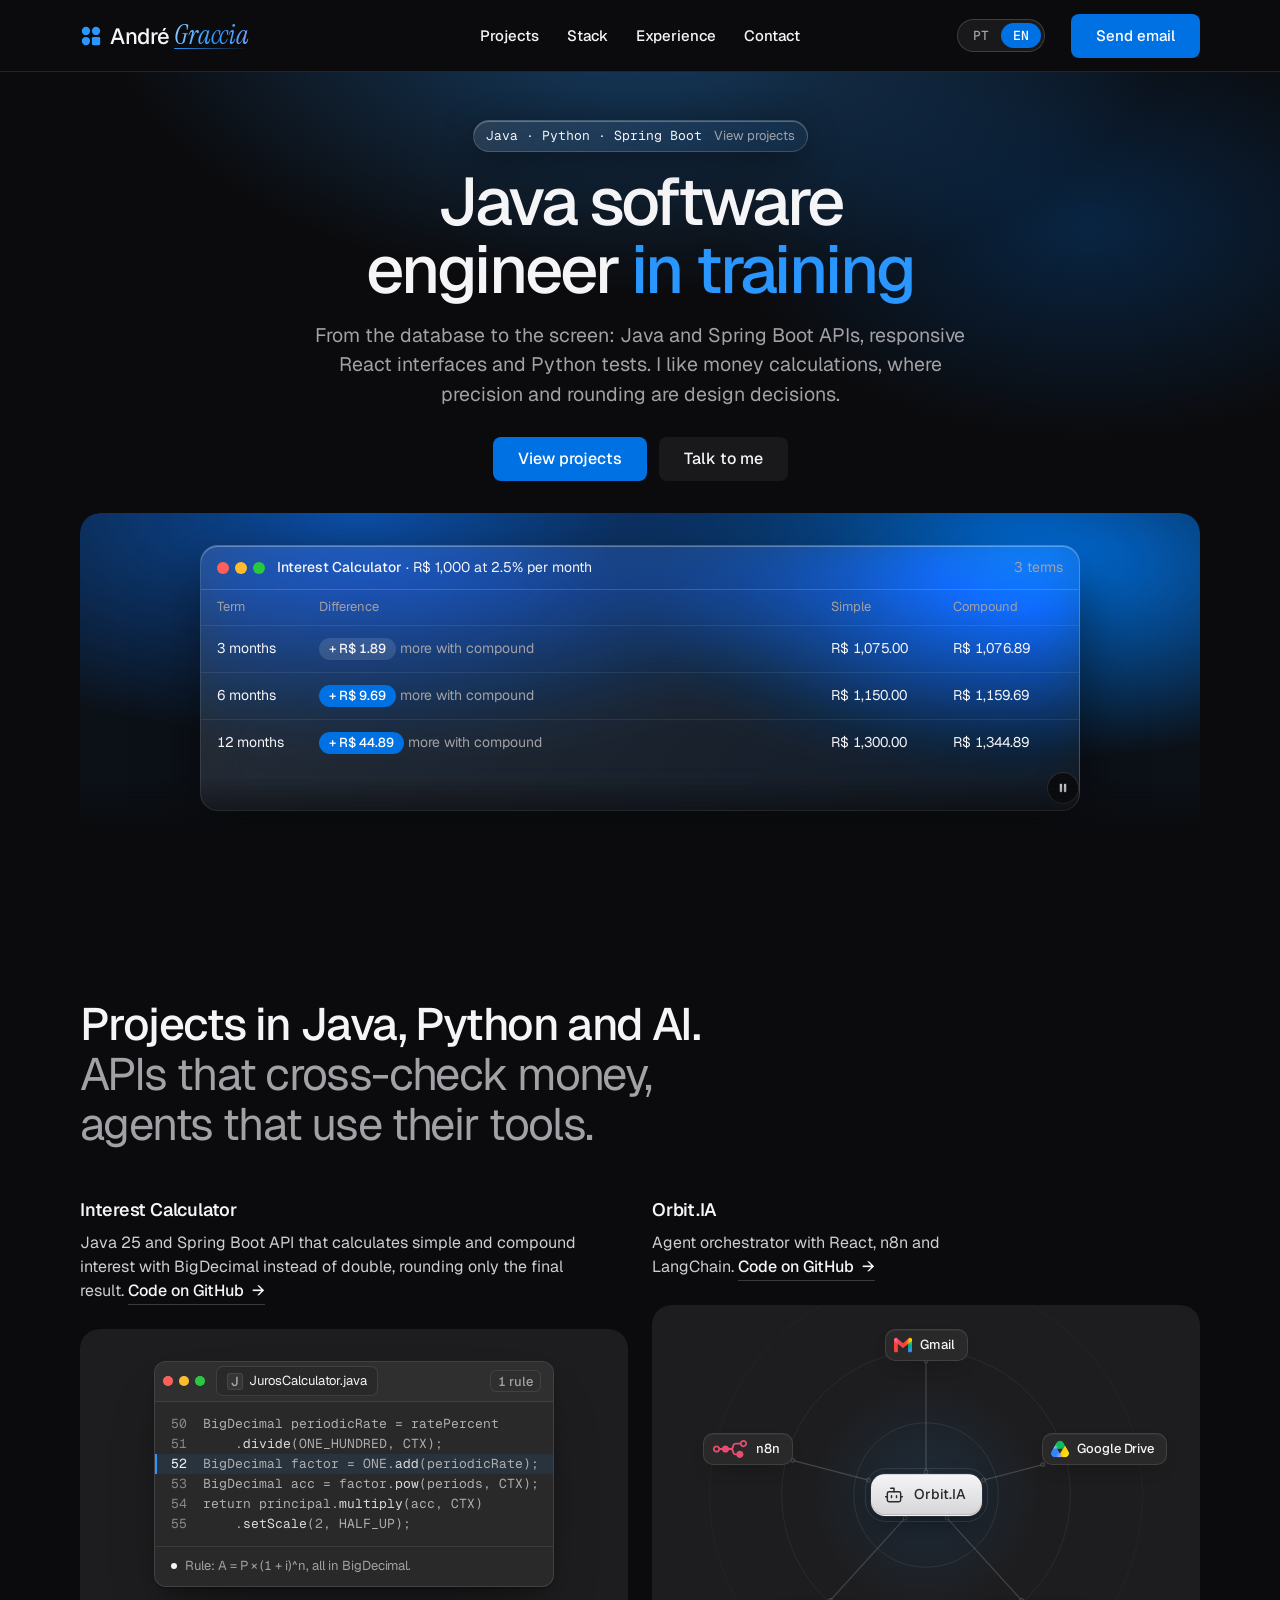
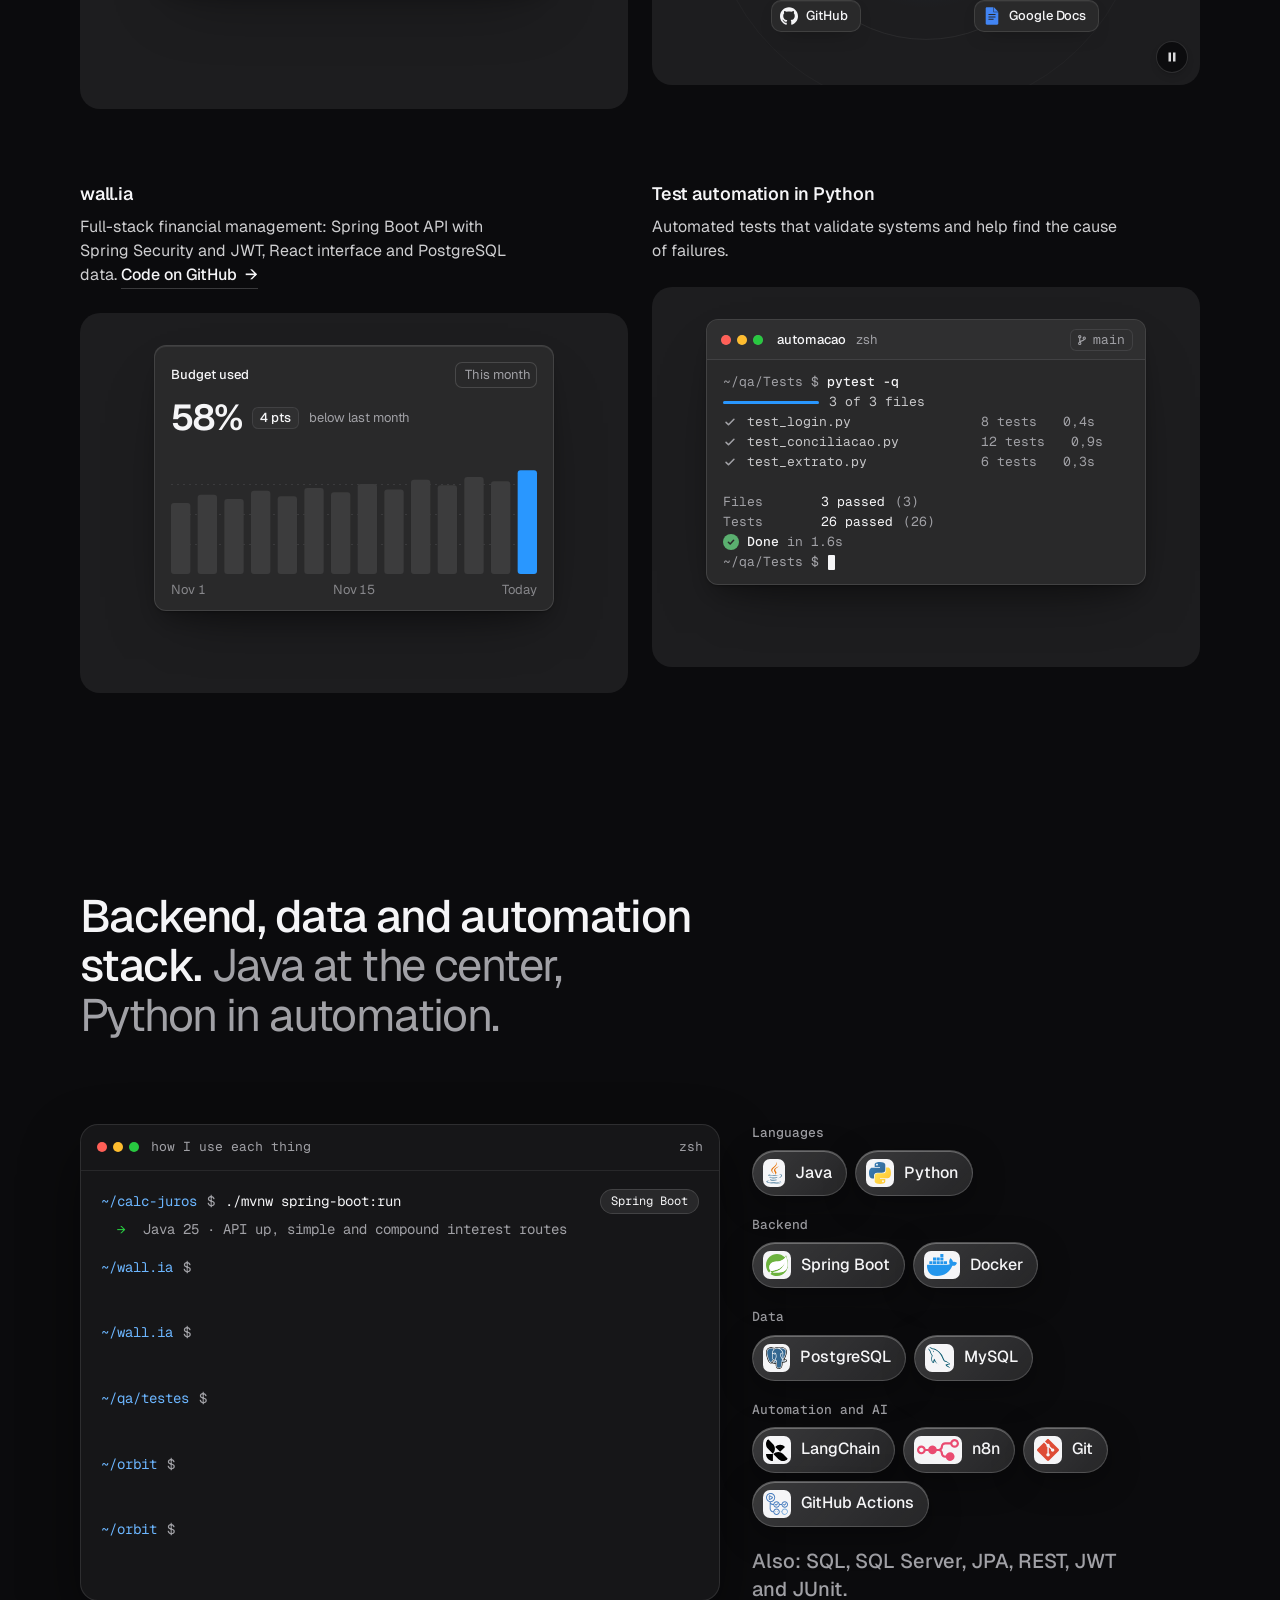
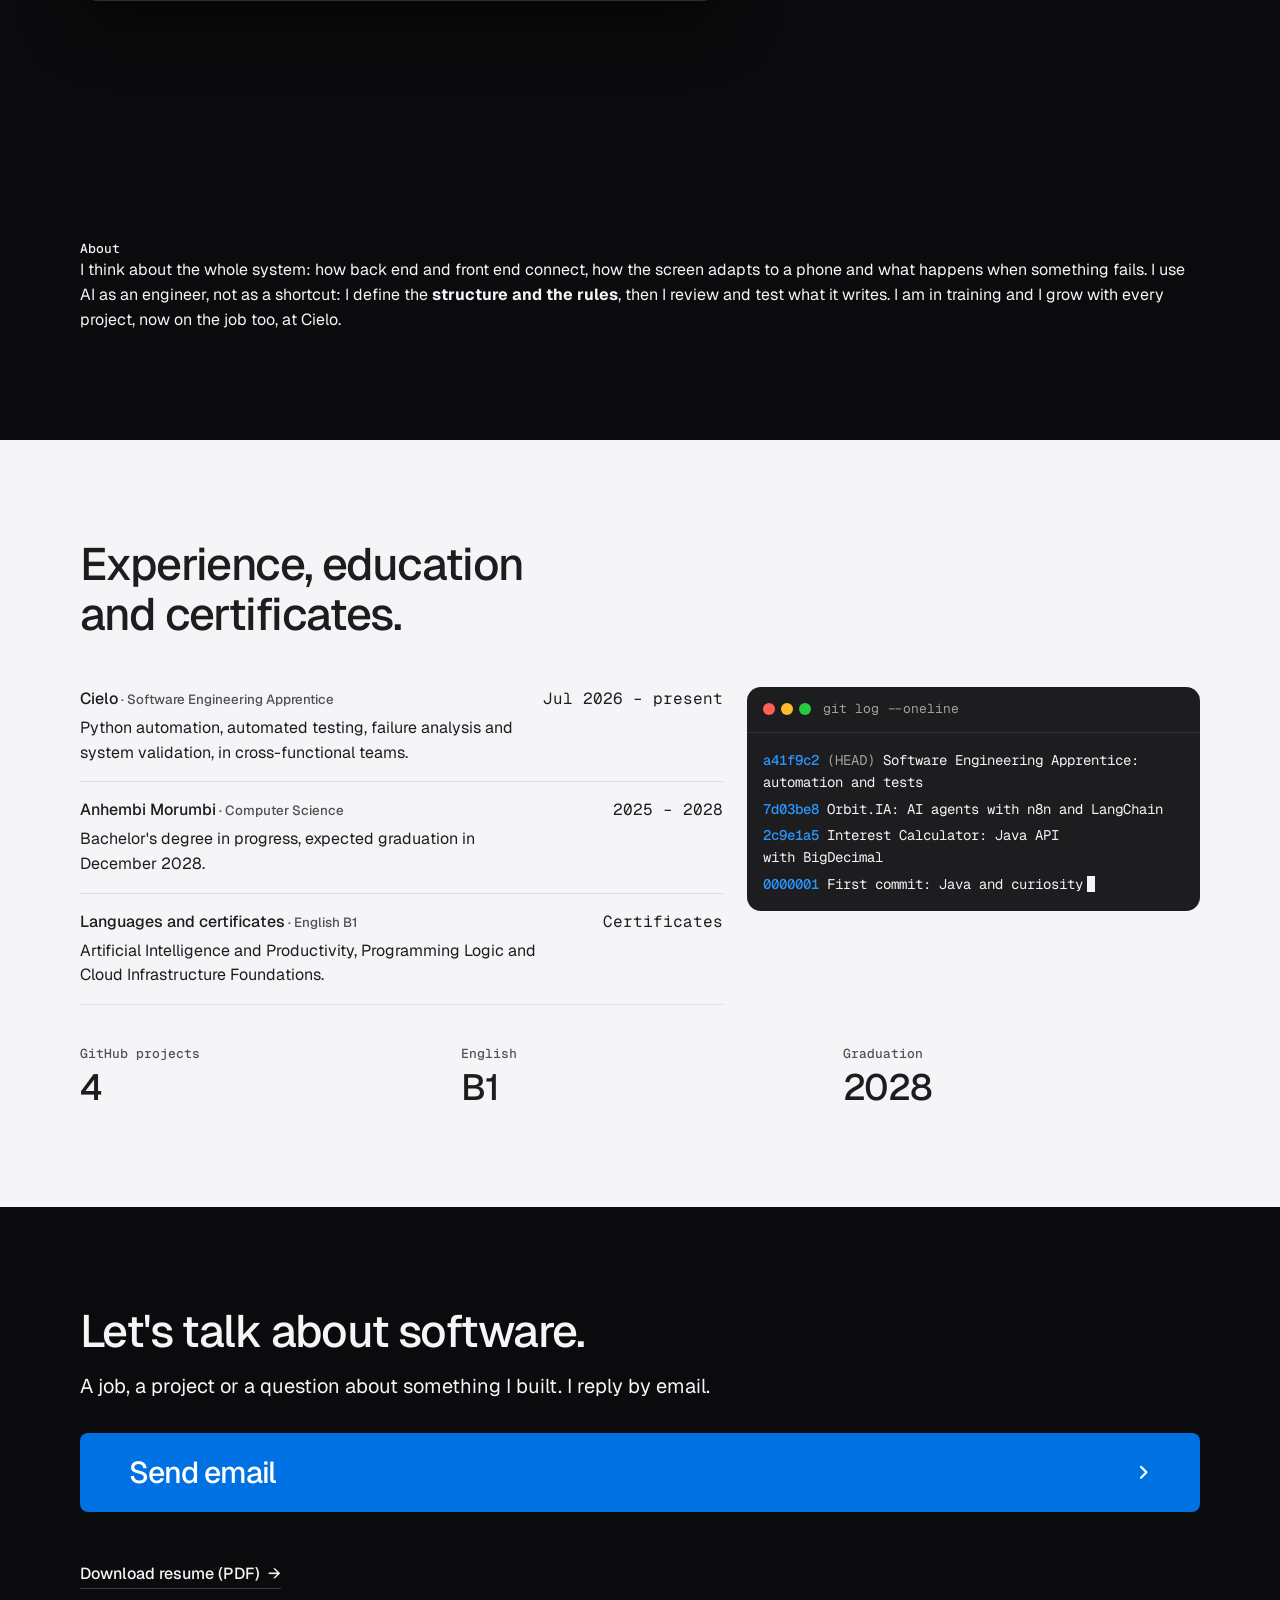
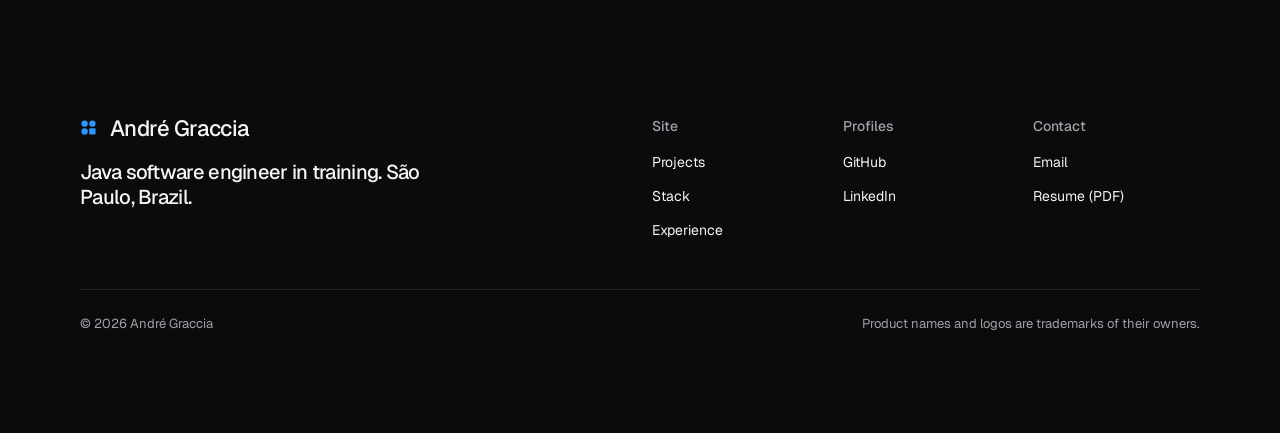
==== index.html @ 317a6e50 "perf(site): minifica bundles de CSS e carrega Google Fonts sem bloquear a renderização Co-Authored-B" ====
<!doctype html>
<!-- type: software. deal: hero centred (janela com a Calculadora de Juros), nav centre, close type, footer columns, rhythm dark-band->surface (tokens Apple, apple.md), buttons tonal, mark dots.
     moments: word-highlight (statement). palette: Apple (client's own via start.mjs brand), type: Geist.
     Os dados dentro das janelas (vendas, testes, orçamento) são exemplos ilustrativos de interface, não números reais. -->
<html lang="pt-BR" data-type="software" data-radius="soft" data-buttons="tonal" data-motion>
<head>
<meta charset="utf-8">
<meta name="viewport" content="width=device-width, initial-scale=1, viewport-fit=cover">
<title>André Graccia: engenheiro de software Java em formação</title>
<meta name="description" content="Engenheiro de software Java em formação, full stack. APIs em Java e Spring Boot, interfaces responsivas em React, testes em Python e agentes de IA. Projetos no GitHub.">
<meta property="og:type" content="website">
<meta property="og:title" content="André Graccia: engenheiro de software Java em formação">
<meta property="og:description" content="APIs em Java e Spring Boot, interfaces em React, testes em Python e agentes de IA.">
<meta name="twitter:card" content="summary">
<link rel="icon" href="favicon.svg" type="image/svg+xml">
<meta name="theme-color" content="#0b0b0d">
<meta name="site-kind" content="software">
<meta name="page-type" content="software">
<link rel="preconnect" href="https://fonts.googleapis.com">
<link rel="preconnect" href="https://fonts.gstatic.com" crossorigin>
<link rel="stylesheet" href="https://fonts.googleapis.com/css2?family=Geist:wght@400..700&family=Geist+Mono:wght@400..500&family=Instrument+Serif:ital@1&display=swap" media="print" onload="this.media='all'"><noscript><link rel="stylesheet" href="https://fonts.googleapis.com/css2?family=Geist:wght@400..700&family=Geist+Mono:wght@400..500&family=Instrument+Serif:ital@1&display=swap"></noscript>
<link rel="stylesheet" href="assets/bundle-a.css">

<style>
:root {
  --p-bg: #0b0b0d; --p-surface: #1d1d1f; --p-ink: #f5f5f7; --p-muted: #a1a1a6;
  --p-accent: #2997ff; --p-accent-ink: #000000; --p-action: #0071e3; --p-action-ink: #ffffff;
  --p-inv-bg: #f5f5f7; --p-inv-surface: #ffffff; --p-inv-ink: #1d1d1f; --p-inv-muted: #515154;
  --p-inv-accent: #0066cc; --p-inv-accent-ink: #ffffff; --p-inv-action: #0066cc; --p-inv-action-ink: #ffffff;
  --font-display: "Geist", system-ui, sans-serif;
  --font-text: "Geist", system-ui, sans-serif;
  --font-mono: "Geist Mono", ui-monospace, "SFMono-Regular", Menlo, Consolas, monospace;
  --display-weight: 500;
  --display-tracking: -0.035em;
  --display-tracking-xl: -0.045em;
}
</style>
<link rel="stylesheet" href="assets/bundle-b.css">

<script>document.documentElement.classList.add('m-enter');setTimeout(()=>document.documentElement.classList.add('m-enter-done'),700)</script>
<script src="assets/backgrounds/backgrounds.js"></script>
<script>document.documentElement.classList.add('mo-js');setTimeout(()=>document.documentElement.classList.add('mo-safe'),2500)</script>
<link rel="modulepreload" href="assets/moments/moments.js">
<link rel="modulepreload" href="assets/moments/lib.js">
<link rel="modulepreload" href="assets/moments/word-highlight/moment.js">
<link rel="modulepreload" href="assets/moments/line-carries-colour/moment.js">
<style>
/* liquid glass: vidro fosco translúcido sobre o brilho azul; só no herói, na janela do git log, nas pílulas e nos chips */
:root { --glass-bg: linear-gradient(135deg, rgb(255 255 255 / .12), rgb(255 255 255 / .04)); --glass-line: rgb(255 255 255 / .16); }
.glass, .pill, .chips li { background: var(--glass-bg); backdrop-filter: blur(22px) saturate(180%); -webkit-backdrop-filter: blur(22px) saturate(180%); border: 1px solid var(--glass-line); box-shadow: inset 0 1px 0 rgb(255 255 255 / .28), 0 8px 32px rgb(0 0 0 / .35); }
body { background: var(--p-bg); }
.hero { position: relative; isolation: isolate; }
.hero::before { content: ""; position: absolute; inset: 0 0 auto 0; height: 760px; z-index: -1; pointer-events: none;
  background: radial-gradient(60% 55% at 50% 0%, rgb(41 151 255 / .38), transparent 70%), radial-gradient(40% 40% at 85% 30%, rgb(0 113 227 / .25), transparent 70%); }
.hero .hero__window { --ground-bg: radial-gradient(70% 100% at 25% 0%, #0b4fa8 0, transparent 70%), radial-gradient(55% 90% at 85% 15%, #0071e3 0, transparent 68%), #0c1118; }
/* a janela do hero: a Calculadora de Juros comparando juros simples e compostos */
.hero__window { background: var(--p-surface); }
.cw { color: var(--p-ink); border-radius: 18px; font: 400 14px/1.4 var(--font-text); overflow: hidden; background: var(--glass-bg); backdrop-filter: blur(26px) saturate(180%); -webkit-backdrop-filter: blur(26px) saturate(180%); border: 1px solid var(--glass-line); box-shadow: inset 0 1px 0 rgb(255 255 255 / .3), 0 24px 60px rgb(0 0 0 / .5); }
.cw__bar { display: flex; align-items: center; gap: 12px; padding: 12px 16px; border-bottom: 1px solid var(--glass-line); }
.cw__dots { display: flex; gap: 6px; } .cw__dots i { width: 10px; height: 10px; border-radius: 50%; background: rgb(255 255 255 / .28); }
.cw__bar b { font-weight: 500; } .cw__bar span:last-child { margin-left: auto; color: var(--p-muted); }
.cw__row { display: grid; grid-template-columns: 90px 1fr 110px 110px; gap: 12px; align-items: center; padding: 12px 16px; border-bottom: 1px solid rgb(255 255 255 / .08); font-variant-numeric: tabular-nums; }
.cw__row:last-child { border-bottom: 0; }
.cw__row.is-head { color: var(--p-muted); font-size: 13px; padding-block: 8px; }
.cw__tag { display: inline-flex; width: fit-content; padding: 2px 10px; border-radius: 99px; font-size: 13px; font-weight: 500; background: rgb(255 255 255 / .12); color: var(--p-ink); }
.cw__tag.is-bad { background: #0071e3; color: #fff; }
.cw__why { color: var(--p-muted); }
@media (max-width: 639px) { .cw__row { grid-template-columns: 1fr auto; } .cw__row > :nth-child(3), .cw__row > :nth-child(4) { display: none; } .cw__bar span:last-child { display: none; } }
/* tipografia: Geist (títulos e texto, 500/400), Geist Mono (rótulos, datas, código). Destaque: uma palavra em azul no h1 e o resto do h2 em cinza */
.hl { font-style: normal; color: var(--p-accent); }
.t-label, .rows__value, .pill > span:first-child, .gl, .ui-code__pre, .ui-term__screen { font-family: var(--font-mono); letter-spacing: 0; }
.t-label { text-transform: none; font-size: 13px; }
.section-head h2 .muted { font-weight: 400; }
.stack-lists p:not(.t-label) { font-weight: 500; }
.chips { display: flex; flex-wrap: wrap; gap: 8px; margin: 8px 0 0; padding: 0; list-style: none; }
.chips li { display: inline-flex; align-items: center; gap: 10px; padding: 8px 14px 8px 10px; border-radius: 99px; background: var(--p-surface); font-weight: 500; font-size: 16px; transition: transform .15s; }
.chips li:hover { transform: translateY(-2px); }
.chips .ic { height: 24px; width: auto; }
.facts { display: grid; grid-template-columns: repeat(3, 1fr); gap: 24px; margin: 48px 0 0; }
.facts dd { margin: 4px 0 0; font: 500 var(--t-stat)/1.1 var(--font-display); letter-spacing: var(--display-tracking); }
.facts dt { margin: 0; }
/* logos escuros ganham uma base clara para não sumir no vidro */
.chips .ic { background: #f5f5f7; border-radius: 7px; padding: 3px; box-sizing: content-box; height: 22px; width: auto; }
/* animações ao rolar (CSS scroll-driven, sem JS): barra de progresso, o herói que sobe e se apaga, blocos que entram com a rolagem.
   Só onde o navegador suporta animation-timeline e sem preferência por menos movimento; fora disso tudo fica visível e parado. */
.scroll-progress { position: fixed; z-index: 30; inset: 0 0 auto 0; height: 3px; background: var(--p-accent); transform-origin: 0 50%; transform: scaleX(0); pointer-events: none; }
@supports (animation-timeline: view()) {
  /* controladas só pela rolagem (o movimento acompanha o dedo ou a roda, nada toca sozinho) */
  @media all {
    @keyframes sp-line { from { opacity: 0; transform: translateX(-16px); } to { opacity: 1; transform: none; } }
    @keyframes sp-window { to { transform: translateY(-36px) scale(.96); opacity: .55; } }
    @keyframes sp-row { from { opacity: 0; transform: translateY(24px); } to { opacity: 1; transform: none; } }
    @keyframes sp-grow { to { transform: scaleX(1); } }
    @keyframes sp-rise { from { opacity: 0; transform: translateY(40px); } to { opacity: 1; transform: none; } }
    @keyframes sp-lift { to { opacity: .15; transform: translateY(-48px); } }
    @keyframes sp-drift { to { transform: translateY(180px); opacity: .25; } }
    @keyframes sp-pop { from { opacity: 0; transform: translateY(16px) scale(.92); } to { opacity: 1; transform: none; } }
    @keyframes sp-slide { from { opacity: 0; transform: translateX(48px); } to { opacity: 1; transform: none; } }
    .scroll-progress { animation: sp-grow linear both; animation-timeline: scroll(root); }
    .hero::before { animation: sp-drift linear both; animation-timeline: scroll(root); animation-range: 0 100vh; }
    .hero__c { animation: sp-lift linear both; animation-timeline: scroll(root); animation-range: 0 70vh; }
    #projetos .section-head, #stack .section-head, #projetos .card { animation: sp-rise linear both; animation-timeline: view(); animation-range: entry 0% entry 55%; }
    #stack .panel { animation: sp-slide linear both; animation-timeline: view(); animation-range: entry 0% entry 60%; }
    .chips li { animation: sp-pop linear both; animation-timeline: view(); animation-range: entry 10% entry 70%; }
    .chips li:nth-child(2) { animation-range: entry 20% entry 80%; }
    .chips li:nth-child(3) { animation-range: entry 30% entry 90%; }
    .chips li:nth-child(4) { animation-range: entry 40% entry 100%; }
    #contato .closing__cta { animation: sp-rise linear both; animation-timeline: view(); animation-range: entry 0% entry 60%; }
    .hero__window { animation: sp-window linear both; animation-timeline: scroll(root); animation-range: 0 90vh; }
    .stk { animation: sp-rise linear both; animation-timeline: view(); animation-range: entry 0% entry 55%; }
    .stk__ln { animation: sp-line linear both; animation-timeline: view(); animation-range: entry 15% entry 75%; }
    #experiencia .section-head, #experiencia .rows li, #experiencia .gl, #contato .closing__links { animation: sp-row linear both; animation-timeline: view(); animation-range: entry 0% entry 60%; }
  }
}
/* bolinhas estilo macOS em todas as janelas */
.cw__dots i, .ui-dots i { width: 12px; height: 12px; border-radius: 50%; }
.cw__dots i:nth-child(1), .ui-dots i:nth-child(1) { background: #ff5f57; }
.cw__dots i:nth-child(2), .ui-dots i:nth-child(2) { background: #febc2e; }
.cw__dots i:nth-child(3), .ui-dots i:nth-child(3) { background: #28c840; }
.ui-code__tabs .ui-dots { margin-right: 10px; display: inline-flex; gap: 6px; }
/* espaçamento: painéis dos projetos com altura própria, "Sobre" centrado na tela, fatos junto das linhas */
#projetos .card > .panel:not([data-fx], .panel--device) { --p-h: 380px; height: 380px; }
#projetos .grid { align-items: start; }
.statement .wrap { min-height: calc(100svh - 240px); display: grid; align-content: center; }
.facts { margin-top: 40px; }
/* interação com o mouse: o vidro ganha um foco de luz que segue o cursor, o brilho azul do herói acompanha o ponteiro e as linhas da janela acendem */
.cw, .gl, .chips li, .pill, #projetos .card > .panel:not([data-fx], .panel--device), #stack .panel:not([data-fx]) {
  background-image: radial-gradient(240px circle at var(--mx, -400px) var(--my, -400px), rgb(255 255 255 / .14), transparent 70%), var(--glass-bg, none); }
#projetos .card > .panel:not([data-fx], .panel--device), #stack .panel:not([data-fx]) { background-image: radial-gradient(320px circle at var(--mx, -400px) var(--my, -400px), rgb(41 151 255 / .16), transparent 70%); }
.hero::before { background: radial-gradient(60% 55% at var(--gx, 50%) 0%, rgb(41 151 255 / .38), transparent 70%), radial-gradient(40% 40% at 85% 30%, rgb(0 113 227 / .25), transparent 70%); }
.cw__row:not(.is-head) { transition: background .15s; } .cw__row:not(.is-head):hover { background: rgb(255 255 255 / .07); }
/* stack e experiência */
.stack-lists { display: grid; gap: 24px; align-content: center; }
.stack-lists p:not(.t-label) { font-size: 20px; line-height: 1.4; }
.stack-lists .t-label { margin: 0 0 4px; }
.gl { background: #1d1d1f; color: #f5f5f7; border-radius: 14px; font: 400 14px/1.6 var(--font-mono); overflow: hidden; }
.gl__bar { display: flex; align-items: center; gap: 12px; padding: 12px 16px; border-bottom: 1px solid rgb(255 255 255 / .1); color: #a1a1a2; font-size: 13px; }
.gl__body { padding: 16px; display: grid; gap: 4px; }
.gl__body p { margin: 0; } .gl__body b { color: #2997ff; font-weight: 500; } .gl__body em { color: #a1a1a2; font-style: normal; }
.gl__caret { display: inline-block; width: 8px; height: 16px; margin-left: 4px; vertical-align: -3px; background: #f5f5f7; animation: gl-blink 1.1s steps(1) infinite; }
@keyframes gl-blink { 50% { opacity: 0; } }
@media (prefers-reduced-motion: reduce) { .gl__caret { animation: none; } }

#projetos .card > .panel:not([data-fx], .panel--device), #stack .panel:not([data-fx]) { --p-h: 300px; background-color: var(--p-surface); }
#projetos .card > .panel::before, #projetos .card > .panel::after { display: none; }
#projetos .grid + .grid .at-rise { --ay: 96px; }
@media (max-width: 639px) { #projetos .panel { --p-h: 220px; } }
/* seções nunca sobrepõem a seguinte: altura mínima de N telas (não fixa), em qualquer largura e altura de janela */
@media (min-width: 640px) {
  main > :is(section, .section):not(.hero), footer.closing { height: auto; min-height: calc(var(--h, 1) * 100vh); min-height: calc(var(--h, 1) * 100svh); display: flex; flex-direction: column; }
  main > :is(section, .section):not(.hero) > :is(.wrap, .container), footer.closing > .wrap { flex: 1 0 auto; height: auto; min-height: 0; }
  main > .hero { height: auto; min-height: 100vh; min-height: 100svh; display: grid; grid-template-columns: minmax(0, 1fr); grid-template-rows: 1fr; }
  main > .hero > .wrap { height: auto; }
  main > :is(section, .section) > .wrap > .fill, main > :is(section, .section) > .wrap > .group > .fill { flex: 1 0 auto; min-height: auto; }
}
/* espaçamento: seções compactas, sem blocos soltos longe uns dos outros */
@media (min-width: 640px) {
  main > :is(section, .section):not(.hero, .statement), footer.closing { min-height: 0; padding-block: clamp(72px, 11vh, 120px); }
  main > :is(section, .section).g2 > .wrap { grid-template-rows: auto auto; row-gap: clamp(48px, 8vh, 80px); }
  main > :is(section, .section) > .wrap > .fill { margin-top: clamp(24px, 4vh, 40px); }
  #stack .grid { gap: 32px; align-items: center; }
  .stack-lists { gap: 20px; }
  .closing__cta { margin-bottom: clamp(40px, 7vh, 64px); }
  main > :is(section, .section).statement { min-height: 0; padding-block: clamp(24px, 6vh, 56px); }
  .statement .wrap { min-height: 0; padding-block: clamp(24px, 6vh, 64px); }
}
/* terminal da stack */
.stk { background: #161618; color: #f5f5f7; border: 1px solid rgb(255 255 255 / .1); border-radius: 18px; overflow: hidden; box-shadow: 0 24px 60px rgb(0 0 0 / .45); font: 400 14px/1.6 var(--font-mono); }
.stk__bar { display: flex; align-items: center; gap: 12px; padding: 12px 16px; border-bottom: 1px solid rgb(255 255 255 / .08); color: var(--p-muted); font-size: 13px; }
.stk__bar .ui-dots { display: inline-flex; gap: 6px; } .stk__shell { margin-left: auto; }
.stk__body { padding: 18px 20px 22px; display: grid; gap: 4px; }
.stk__ln { display: flex; flex-wrap: wrap; align-items: center; gap: 4px 10px; }
.stk__cwd { color: #6cb6ff; } .stk__sig { color: var(--p-muted); } .stk__cmd { color: #f5f5f7; }
.stk__out { color: var(--p-muted); padding-left: 16px; margin-bottom: 10px; }
.stk__out::before { content: "→"; margin-right: 8px; color: #28c840; }
.stk__tag { display: inline-flex; align-items: center; gap: 6px; margin-left: auto; padding: 2px 10px; border-radius: 99px; font-size: 12px; background: rgb(255 255 255 / .08); border: 1px solid rgb(255 255 255 / .12); }
.stk__cmd + .stk__tag { margin-left: auto; } .stk__tag + .stk__tag { margin-left: 0; }
.stk__tag img { width: 16px; height: 16px; padding: 2px; box-sizing: content-box; background: #f5f5f7; border-radius: 5px; }
@media (max-width: 639px) { .stk__tag { margin-left: 0 !important; }
  .stk { font-size: 13px; } .stk__body { padding: 14px 14px 16px; } .stk__bar { padding: 10px 14px; }
  .stk__out { display: block; padding-left: 0; margin-bottom: 8px; } /* a seta fica na mesma linha do texto */
  #projetos .card > .panel:not([data-fx], .panel--device) { --p-h: 300px; height: 300px; } }
/* terminal da stack, interativo: digita ao rolar, clique no comando roda de novo, passar no selo acende a tecnologia na lista */
.stk.is-armed .stk__out, .stk.is-armed .stk__tag { visibility: hidden; }
.stk.is-armed .is-ran > .stk__tag, .stk.is-armed .stk__out.is-ran { visibility: visible; animation: stk-in .35s ease both; }
@keyframes stk-in { from { opacity: 0; transform: translateY(4px); } }
.stk__cmd.is-typing::after { content: ""; display: inline-block; width: .55em; height: 1.1em; margin-left: 2px; vertical-align: -.18em; background: #f5f5f7; animation: gl-blink 1.1s steps(1) infinite; }
.stk.is-live .stk__ln:not(.stk__out) { cursor: pointer; border-radius: 6px; transition: background .15s; }
.stk.is-live .stk__ln:not(.stk__out):hover { background: rgb(255 255 255 / .05); }
.chips li.is-hit { border-color: var(--p-accent); transform: translateY(-2px); box-shadow: 0 0 0 3px rgb(41 151 255 / .25); }
/* Sobre: a linha azul se desenha conforme a seção cruza a tela (só rolagem, nada toca sozinho) */
@supports (animation-timeline: view()) { @media (prefers-reduced-motion: no-preference) {
  .statement { view-timeline: --sobre block; }
  .statement .wrap::before { content: ""; display: block; height: 2px; max-width: 960px; margin-bottom: 28px; border-radius: 2px; background: linear-gradient(90deg, var(--p-accent), transparent); transform-origin: 0 50%; transform: scaleX(0);
    animation: sp-grow linear both; animation-timeline: --sobre; animation-range: entry 15% cover 55%; }
} }
/* nome no menu: sobrenome em serifa itálica desenhada (Instrument Serif), entra uma vez com foco + sublinhado que se desenha */
.nav__name { display: inline-block; -webkit-mask-image: linear-gradient(90deg, #000 45%, transparent 55%); mask-image: linear-gradient(90deg, #000 45%, transparent 55%); -webkit-mask-size: 250% 100%; mask-size: 250% 100%; -webkit-mask-repeat: no-repeat; mask-repeat: no-repeat; animation: name-wipe 2.4s linear .4s both; }
@media (prefers-reduced-motion: reduce) { .nav__name { animation-duration: 2.4s !important; } .nav__sur::after { animation-duration: 1.4s !important; } }
@keyframes name-wipe { from { -webkit-mask-position: 100% 0; mask-position: 100% 0; } to { -webkit-mask-position: 0 0; mask-position: 0 0; } }
.nav__sur { position: relative; display: inline-block; font-family: "Instrument Serif", Georgia, serif; font-style: italic; font-weight: 400; font-size: 1.22em; letter-spacing: -.01em;
  background: linear-gradient(100deg, #8ec9ff 0%, #2997ff 55%, #7aa7ff 100%); -webkit-background-clip: text; background-clip: text; color: transparent; padding-right: .06em; }
.nav__sur::after { content: ""; position: absolute; left: 0; right: .06em; bottom: -.04em; height: 2px; border-radius: 2px; background: linear-gradient(90deg, #2997ff, transparent); transform-origin: 0 50%; animation: name-line 1.4s linear 2.8s both; }
@keyframes name-line { from { transform: scaleX(0); } to { transform: scaleX(1); } }
/* caixa de contato: abre ao clicar em qualquer "e-mail" e monta a mensagem no Gmail, no Outlook ou no app de e-mail */
.contact { color-scheme: dark; width: min(520px, calc(100vw - 32px)); max-height: calc(100svh - 32px); overflow: auto; padding: 28px; border: 1px solid rgb(255 255 255 / .16); border-radius: 20px; background: #161618; color: #f5f5f7; box-shadow: 0 30px 80px rgb(0 0 0 / .6); }
.contact::backdrop { background: rgb(0 0 0 / .6); backdrop-filter: blur(6px); }
.contact[open] { animation: ct-in .25s cubic-bezier(.2,.7,.2,1); }
@keyframes ct-in { from { opacity: 0; transform: translateY(12px) scale(.98); } }
.contact__head { display: flex; align-items: start; justify-content: space-between; gap: 16px; }
.contact h2 { margin: 0; font: 500 28px/1.15 var(--font-display); letter-spacing: var(--display-tracking); }
.contact p { margin: 8px 0 18px; color: var(--p-muted); font-size: 15px; line-height: 1.5; }
.contact__x { flex: none; width: 36px; height: 36px; border-radius: 50%; border: 1px solid rgb(255 255 255 / .14); background: rgb(255 255 255 / .06); color: inherit; font-size: 20px; line-height: 1; cursor: pointer; }
.contact__x:hover { background: rgb(255 255 255 / .12); }
.contact label { display: grid; gap: 6px; margin-bottom: 14px; font-size: 13px; color: var(--p-muted); }
.contact input, .contact textarea { width: 100%; padding: 11px 14px; border-radius: 12px; border: 1px solid rgb(255 255 255 / .14); background: #0b0b0d; color: #f5f5f7; font: 400 16px/1.4 var(--font-text); }
.contact input:focus, .contact textarea:focus { outline: 2px solid var(--p-accent); outline-offset: 1px; border-color: transparent; }
.contact textarea { resize: vertical; min-height: 110px; }
.contact__actions { display: flex; flex-wrap: wrap; gap: 10px; margin-top: 6px; }
.contact__copy { margin: 16px 0 0; font-size: 13px; }
.contact__copy button { background: none; border: 0; padding: 0; color: var(--p-accent); font: inherit; text-decoration: underline; cursor: pointer; }
.closing__cv { margin: 18px 0 0; }
/* seletor de idioma */
.lang { display: inline-flex; padding: 3px; border-radius: 99px; border: 1px solid rgb(255 255 255 / .16); background: rgb(255 255 255 / .06); margin-right: 10px; }
.lang button { padding: 6px 12px; border: 0; border-radius: 99px; background: none; color: var(--p-muted); font: 500 13px/1 var(--font-mono); cursor: pointer; transition: background .15s, color .15s; }
.lang button:hover { color: #f5f5f7; }
.lang button[aria-pressed="true"] { background: var(--p-action); color: #fff; }
.pill { gap: 12px; }
.pill:hover { transform: translateY(-2px); transition: transform .15s; }
.closing__cta { margin-bottom: var(--s-8, 64px); }
html { scroll-padding-top: 72px; }
@media (prefers-reduced-motion: no-preference) { html { scroll-behavior: smooth; } }
:focus-visible { outline: 2px solid var(--p-accent); outline-offset: 3px; border-radius: 6px; }
</style>
</head>
<body>
<div class="scroll-progress" aria-hidden="true"></div>

<header class="nav nav--centre">
  <div class="wrap nav__bar">
    <a class="skip-link" href="#top">Ir para o conteúdo</a>
    <a class="nav__logo" href="#top"><span class="mark" data-mark="dots" aria-hidden="true"></span><span class="nav__name">André <span class="nav__sur">Graccia</span></span></a>
    <nav class="nav__links" aria-label="Principal">
      <div class="nav__item"><a class="nav__link" href="#projetos">Projetos</a></div>
      <div class="nav__item"><a class="nav__link" href="#stack">Stack</a></div>
      <div class="nav__item"><a class="nav__link" href="#experiencia">Experiência</a></div>
      <div class="nav__item"><a class="nav__link" href="#contato">Contato</a></div>
    </nav>
    <div class="nav__actions">
      <div class="lang" role="group" aria-label="Idioma / Language"><button type="button" data-lang="pt" aria-pressed="true">PT</button><button type="button" data-lang="en" aria-pressed="false">EN</button></div>
      <a class="btn btn--primary" href="mailto:andregraccia2105@gmail.com">Enviar e-mail</a>
    </div>
    <button class="nav__toggle" type="button" aria-expanded="false" aria-label="Menu"><svg width="18" height="18" viewBox="0 0 18 18" aria-hidden="true"><path d="M2 5h14M2 13h14" stroke="currentColor" stroke-width="1.6" stroke-linecap="round"/></svg></button>
  </div>
</header>

<main id="top">
  <section class="hero hero--centred" data-enter aria-labelledby="hero-h">
    <div class="wrap"><div class="hero-text">
      <div class="hero__c">
        <a class="pill" href="#projetos"><span>Java · Python · Spring Boot</span><span class="muted">Ver projetos</span></a>
        <h1 id="hero-h">Engenheiro de software Java <span class="hl">em formação</span></h1>
        <p class="hero__lead">Do banco de dados à tela: APIs em Java e Spring Boot, interfaces responsivas em React e testes em Python. Gosto de cálculos com dinheiro, onde precisão e arredondamento são decisões de projeto.</p>
        <div class="btn-row"><a class="btn btn--primary" href="#projetos">Ver projetos</a><a class="btn btn--secondary" href="#contato">Falar comigo</a></div>
      </div>
      <div class="hero__window" role="img" aria-label="Calculadora de Juros comparando juros simples e compostos de R$ 1.000 a 2,5% ao mês em 3, 6 e 12 meses">
        <div class="ly-piece cw" aria-hidden="true">
          <div class="cw__bar"><span class="cw__dots"><i></i><i></i><i></i></span><span><b>Calculadora de Juros</b> · R$ 1.000 a 2,5% ao mês</span><span>3 prazos</span></div>
          <div data-ly-steps="900">
            <div class="cw__row is-head"><span>Prazo</span><span>Diferença</span><span>Simples</span><span>Composto</span></div>
            <div class="cw__row" data-step><span>3 meses</span><span><span class="cw__tag">+ R$ 1,89</span> <span class="cw__why">a mais nos compostos</span></span><span>R$ 1.075,00</span><span>R$ 1.076,89</span></div>
            <div class="cw__row" data-step><span>6 meses</span><span><span class="cw__tag is-bad">+ R$ 9,69</span> <span class="cw__why">a mais nos compostos</span></span><span>R$ 1.150,00</span><span>R$ 1.159,69</span></div>
            <div class="cw__row" data-step><span>12 meses</span><span><span class="cw__tag is-bad">+ R$ 44,89</span> <span class="cw__why">a mais nos compostos</span></span><span>R$ 1.300,00</span><span>R$ 1.344,89</span></div>
          </div>
        </div>
      </div>
    </div></div>
  </section>

  <section class="section g2" id="projetos" style="--hm: 3" aria-labelledby="projetos-h">
    <div class="wrap">
      <div class="group">
        <div class="section-head">
          <h2 id="projetos-h">Projetos em Java, Python e IA. <span class="muted">APIs que cruzam dinheiro, agentes que usam suas ferramentas.</span></h2>
        </div>
        <div class="grid">
          <article class="card card--row card--open span-6">
            <h3>Calculadora de Juros</h3>
            <p>API em Java 25 e Spring Boot que calcula juros simples e compostos com BigDecimal em vez de double, e arredonda só no resultado final. <a class="link" href="https://github.com/AndreGraccia/calc-juros" target="_blank" rel="noopener">Código no GitHub</a></p>
            <div class="panel"><div class="stage stage--fade-b"><div class="at-rise fit" style="--fit-max:400px;--ax:max(24px, 50% - 200px);--ay:32px;--ay-sm:16px" data-ui-loop>
              <div class="ui ui-panel ui-code" data-ui="code">
                <div class="ui-code__tabs">
                  <span class="ui-dots" aria-hidden="true"><i></i><i></i><i></i></span>
                  <span class="ui-code__tab is-on"><i class="ui-code__lang">J</i>JurosCalculator.java</span>
                  <span class="ui-spacer"></span>
                  <span class="ui-chip ui-chip--plain ui-code__chip" data-code-chip>1 regra</span>
                </div>
                <pre class="ui-code__pre"><code><span class="ui-code__ln" data-n="50" data-note="Taxa em porcentagem vira fração.">BigDecimal periodicRate = ratePercent</span>
<span class="ui-code__ln" data-n="51">    .<span class="f">divide</span>(ONE_HUNDRED, CTX);</span>
<span class="ui-code__ln is-mark" data-n="52">BigDecimal factor = ONE.<span class="f">add</span>(periodicRate);</span>
<span class="ui-code__ln" data-n="53">BigDecimal acc = factor.<span class="f">pow</span>(periods, CTX);</span>
<span class="ui-code__ln" data-n="54" data-note="Valor monetário com 2 casas, HALF_UP.">return principal.<span class="f">multiply</span>(acc, CTX)</span>
<span class="ui-code__ln" data-n="55">    .<span class="f">setScale</span>(<span class="n">2</span>, HALF_UP);</span></code></pre>
                <div class="ui-code__hint" data-code-hint><span class="ui-dot"></span><span data-code-text>Regra: A = P × (1 + i)^n, tudo em BigDecimal.</span></div>
              </div>
            </div></div></div>
          </article>
          <article class="card card--row card--open span-6">
            <h3>Orbit.IA</h3>
            <p>Orquestrador de agentes com React, n8n e LangChain. <a class="link" href="https://github.com/AndreGraccia/Orbit.IA" target="_blank" rel="noopener">Código no GitHub</a></p>
            <div class="panel"><div class="dg" data-diagram><script type="application/json">{"layout":"hub","alt":"O Orbit.IA conecta Gmail, Google Drive, Google Docs, GitHub e n8n.","center":{"label":"Orbit.IA","icon":"ui:bot"},"spokes":[{"label":"Gmail","icon":"gmail"},{"label":"Google Drive","icon":"google-drive"},{"label":"Google Docs","icon":"google-docs"},{"label":"GitHub","icon":"github"},{"label":"n8n","icon":"n8n"}]}</script></div></div>
          </article>
        </div>
      </div>
      <div class="grid">
        <article class="card card--row card--open span-6">
          <h3>wall.ia</h3>
          <p>Gestão financeira full-stack: API em Spring Boot com Spring Security e JWT, interface em React e dados em PostgreSQL. <a class="link" href="https://github.com/AndreGraccia/wall.ia" target="_blank" rel="noopener">Código no GitHub</a></p>
          <div class="panel"><div class="stage stage--fade-b"><div class="at-rise fit" style="--fit-max:400px;--ax:max(24px, 50% - 200px);--ay:32px;--ay-sm:16px">
            <div class="ui ui-panel ui-stat" data-ui="stat" data-from="62" data-to="58" data-suffix="%">
              <div class="ui-stat__head">
                <div class="ui-stat__top"><span class="ui-stat__label">Orçamento usado</span><span class="ui-stat__range">Este mês</span></div>
                <div class="ui-stat__line"><span class="ui-stat__num" data-stat-num>58%</span><span class="ui-chip ui-chip--plain ui-stat__delta">4 pts</span><span class="ui-stat__sub">abaixo do mês anterior</span></div>
              </div>
              <div class="ui-stat__chart">
                <svg class="ui-stat__svg" viewBox="0 0 400 120" preserveAspectRatio="none" aria-hidden="true">
                  <path class="ui-stat__grid" d="M0 30.5H400M0 60.5H400M0 90.5H400"/>
                  <path class="ui-stat__cover" fill-rule="evenodd" d=""/>
                  <g class="ui-stat__bars"><rect rx="3" x="0.00" y="49.04" width="21.14" height="70.96"/><rect rx="3" x="29.14" y="40.86" width="21.14" height="79.14"/><rect rx="3" x="58.29" y="44.95" width="21.14" height="75.05"/><rect rx="3" x="87.43" y="36.76" width="21.14" height="83.24"/><rect rx="3" x="116.57" y="42.22" width="21.14" height="77.78"/><rect rx="3" x="145.71" y="34.04" width="21.14" height="85.96"/><rect rx="3" x="174.86" y="38.13" width="21.14" height="81.87"/><rect rx="3" x="204.00" y="29.94" width="21.14" height="90.06"/><rect rx="3" x="233.14" y="35.40" width="21.14" height="84.60"/><rect rx="3" x="262.29" y="25.85" width="21.14" height="94.15"/><rect rx="3" x="291.43" y="31.31" width="21.14" height="88.69"/><rect rx="3" x="320.57" y="23.12" width="21.14" height="96.88"/><rect rx="3" x="349.71" y="27.21" width="21.14" height="92.79"/><rect rx="3" x="378.86" y="16.30" width="21.14" height="103.70"/></g>
                </svg>
                <div class="ui-stat__axis" aria-hidden="true"><span>1 nov</span><span>15 nov</span><span>Hoje</span></div>
              </div>
            </div>
          </div></div></div>
        </article>
        <article class="card card--row card--open span-6">
          <h3>Automação de testes em Python</h3>
          <p>Testes automatizados que validam sistemas e ajudam a achar a causa das falhas.</p>
          <div class="panel"><div class="stage stage--fade-b"><div class="at-rise fit" style="--fit-max:440px;--ax:max(24px, 50% - 220px);--ay:32px;--ay-sm:16px">
            <div class="ui ui-panel ui-term" data-ui="terminal-run">
              <div class="ui-term__head">
                <span class="ui-dots" aria-hidden="true"><i></i><i></i><i></i></span>
                <span class="ui-term__title">automacao</span>
                <span class="ui-meta">zsh</span>
                <span class="ui-spacer"></span>
                <span class="ui-chip ui-chip--plain ui-term__branch"><svg viewBox="0 0 16 16" aria-hidden="true" fill="none" stroke="currentColor" stroke-width="1.5" stroke-linecap="round" stroke-linejoin="round"><circle cx="5" cy="3.5" r="1.5"/><circle cx="5" cy="12.5" r="1.5"/><circle cx="11" cy="5.5" r="1.5"/><path d="M5 5v6M11 7c0 2.6-6 1.8-6 4"/></svg>main</span>
              </div>
              <div class="ui-term__screen" data-term-screen>
                <div class="ui-term__track" data-term-track>
                  <div class="ui-term__ln ui-term__cmd"><span class="ui-term__cwd">~/<span class="ui-term__up">qa/</span>testes</span><span class="ui-term__sig">$</span><span class="ui-term__typed" data-term-cmd>pytest -q</span></div>
                  <div class="ui-term__ln ui-term__meter" data-term-out data-term-meter><span class="ui-term__bar" style="--p:1"><i></i></span><span class="ui-term__count" data-term-count>3 de 3 arquivos</span></div>
                  <div class="ui-term__ln ui-term__log" data-term-out data-term-step><svg class="ui-term__tick" viewBox="0 0 16 16" aria-hidden="true"><path d="m3.5 8.4 2.8 2.8 6.2-6.4"/></svg><span class="ui-term__path">test_login.py</span><span class="ui-term__n">8 testes</span><span class="ui-term__t">0,4s</span></div>
                  <div class="ui-term__ln ui-term__log" data-term-out data-term-step><svg class="ui-term__tick" viewBox="0 0 16 16" aria-hidden="true"><path d="m3.5 8.4 2.8 2.8 6.2-6.4"/></svg><span class="ui-term__path">test_conciliacao.py</span><span class="ui-term__n">12 testes</span><span class="ui-term__t">0,9s</span></div>
                  <div class="ui-term__ln ui-term__log" data-term-out data-term-step><svg class="ui-term__tick" viewBox="0 0 16 16" aria-hidden="true"><path d="m3.5 8.4 2.8 2.8 6.2-6.4"/></svg><span class="ui-term__path">test_extrato.py</span><span class="ui-term__n">6 testes</span><span class="ui-term__t">0,3s</span></div>
                  <div class="ui-term__ln ui-term__gap" data-term-out aria-hidden="true"></div>
                  <div class="ui-term__ln ui-term__sum" data-term-out><span class="ui-term__key">Arquivos</span><span class="ui-term__val">3 passaram</span><span class="ui-term__dim">(3)</span></div>
                  <div class="ui-term__ln ui-term__sum" data-term-out><span class="ui-term__key">Testes</span><span class="ui-term__val">26 passaram</span><span class="ui-term__dim">(26)</span></div>
                  <div class="ui-term__ln ui-term__done" data-term-out data-term-done><span class="ui-term__ok"><svg viewBox="0 0 16 16" aria-hidden="true"><path d="m4.5 8.3 2.4 2.4 4.6-5"/></svg></span><b>Pronto</b><span class="ui-term__dim">em 1,6s</span></div>
                  <div class="ui-term__ln ui-term__cmd" data-term-next><span class="ui-term__cwd">~/<span class="ui-term__up">qa/</span>testes</span><span class="ui-term__sig">$</span><span class="ui-term__typed"></span><i class="ui-term__caret" aria-hidden="true"></i></div>
                </div>
              </div>
            </div>
          </div></div></div>
        </article>
      </div>
    </div>
  </section>

  <section class="section" id="stack" style="--hm: 2" aria-labelledby="stack-h">
    <div class="wrap">
      <div class="section-head">
        <h2 id="stack-h">Stack de backend, dados e automação. <span class="muted">Java no centro, Python na automação.</span></h2>
      </div>
      <div class="grid fill" style="align-items:start">
        <div class="stk span-7" role="img" aria-label="Terminal mostrando como cada tecnologia entra no meu dia a dia: Spring Boot, Docker, PostgreSQL, Python, n8n, LangChain, Git e GitHub Actions.">
  <div class="stk__bar"><span class="ui-dots" aria-hidden="true"><i></i><i></i><i></i></span><span class="stk__title">como eu uso cada coisa</span><span class="stk__shell">zsh</span></div>
  <div class="stk__body" aria-hidden="true">
<div class="stk__ln"><span class="stk__cwd">~/calc-juros</span><span class="stk__sig">$</span><span class="stk__cmd">./mvnw spring-boot:run</span><span class="stk__tag">Spring Boot</span></div>
<div class="stk__ln stk__out">Java 25 · API no ar, rotas de juros simples e compostos</div>
<div class="stk__ln"><span class="stk__cwd">~/wall.ia</span><span class="stk__sig">$</span><span class="stk__cmd">docker compose up -d postgres</span><span class="stk__tag">Docker</span></div>
<div class="stk__ln stk__out">banco pronto na porta 5432</div>
<div class="stk__ln"><span class="stk__cwd">~/wall.ia</span><span class="stk__sig">$</span><span class="stk__cmd">psql -c &quot;\dt&quot;</span><span class="stk__tag">PostgreSQL</span></div>
<div class="stk__ln stk__out">tabelas da carteira listadas</div>
<div class="stk__ln"><span class="stk__cwd">~/qa/testes</span><span class="stk__sig">$</span><span class="stk__cmd">pytest -q</span><span class="stk__tag">Python</span></div>
<div class="stk__ln stk__out">26 testes passaram em 1,6s</div>
<div class="stk__ln"><span class="stk__cwd">~/orbit</span><span class="stk__sig">$</span><span class="stk__cmd">docker compose up -d</span><span class="stk__tag">n8n</span><span class="stk__tag">LangChain</span></div>
<div class="stk__ln stk__out">n8n no ar na porta 5678, agente pronto</div>
<div class="stk__ln"><span class="stk__cwd">~/orbit</span><span class="stk__sig">$</span><span class="stk__cmd">git push origin main</span><span class="stk__tag">Git</span><span class="stk__tag">GitHub Actions</span></div>
<div class="stk__ln stk__out">build e testes rodando na pipeline</div>
  </div>
</div>
        <div class="span-5 start-8 stack-lists">
          <div><p class="t-label muted">Linguagens</p><ul class="chips"><li><img class="ic ic-40 ic-tall" src="assets/icons/java.svg" alt="" width="30" height="40">Java</li><li><img class="ic ic-40" src="assets/icons/python.svg" alt="" width="40" height="40">Python</li></ul></div><div><p class="t-label muted">Backend</p><ul class="chips"><li><img class="ic ic-40" src="assets/icons/spring.svg" alt="" width="40" height="40">Spring Boot</li><li><img class="ic ic-40 ic-land" src="assets/icons/docker.svg" alt="" width="40" height="29">Docker</li></ul></div><div><p class="t-label muted">Dados</p><ul class="chips"><li><img class="ic ic-40" src="assets/icons/postgres.svg" alt="" width="39" height="40">PostgreSQL</li><li><img class="ic ic-40" src="assets/icons/mysql.svg" alt="" width="40" height="39">MySQL</li></ul></div><div><p class="t-label muted">Automação e IA</p><ul class="chips"><li><img class="ic ic-40 ic-ink" src="assets/icons/langchain.svg" alt="" width="40" height="40">LangChain</li><li><img class="ic ic-40 ic-wide" src="assets/icons/n8n.svg" alt="" width="40" height="21">n8n</li><li><img class="ic ic-40" src="assets/icons/git.svg" alt="" width="40" height="40">Git</li><li><img class="ic ic-40" src="assets/icons/github-actions.svg" alt="" width="40" height="40">GitHub Actions</li></ul></div>
          <p class="t-small muted">Também: SQL, SQL Server, JPA, REST, JWT e JUnit.</p>
        </div>
      </div>
    </div>
  </section>

  <section class="section statement" id="sobre" data-moment="word-highlight" aria-label="Sobre">
    <div class="wrap">
      <p class="t-label">Sobre</p>
      <p class="mo-wh__text">Penso o sistema inteiro: como o back e o front se conectam, como a tela se adapta ao celular e o que acontece quando algo falha. Uso IA como engenheiro, não como atalho: eu defino a <strong>estrutura e as regras</strong>, depois reviso e testo o que ela escreve. Estou em formação e evoluo a cada projeto, hoje também na prática, na Cielo.</p>
    </div>
  </section>

  <section class="section ground-inverse" id="experiencia" data-moment="line-carries-colour" data-moment-opts='{"from": "base"}' style="--hm: 2" aria-labelledby="exp-h">
    <div class="wrap">
      <div class="section-head"><h2 id="exp-h">Experiência, formação e certificados.</h2></div>
      <div class="grid" style="align-items:start">
        <ul class="rows span-7">
          <li><span class="rows__name">Cielo<small class="muted"> · Aprendiz de Engenharia de Software</small></span><p>Automações em Python, testes automatizados, análise de falhas e validação de sistemas, em equipes multidisciplinares.</p><span class="rows__value">jul 2026 – atual</span></li>
          <li><span class="rows__name">Anhembi Morumbi<small class="muted"> · Ciência da Computação</small></span><p>Bacharelado em andamento, com formatura prevista para dezembro de 2028.</p><span class="rows__value">2025 – 2028</span></li>
          <li><span class="rows__name">Idiomas e certificados<small class="muted"> · Inglês B1</small></span><p>Inteligência Artificial e Produtividade, Lógica de Programação e Cloud Infrastructure Foundations.</p><span class="rows__value">Certificados</span></li>
        </ul>
        <div class="span-5 start-8"><div class="gl" role="img" aria-label="Histórico de carreira em formato de git log: engenharia de software, Orbit.IA, Calculadora de Juros e o primeiro commit">
          <div class="gl__bar"><span class="cw__dots"><i></i><i></i><i></i></span><span>git log --oneline</span></div>
          <div class="gl__body" aria-hidden="true">
            <p><b>a41f9c2</b> <em>(HEAD)</em> Aprendiz de Engenharia de Software: automação e testes</p>
            <p><b>7d03be8</b> Orbit.IA: agentes de IA com n8n e LangChain</p>
            <p><b>2c9e1a5</b> Calculadora de Juros: API em Java com BigDecimal</p>
            <p><b>0000001</b> Primeiro commit: Java e curiosidade<i class="gl__caret"></i></p>
          </div>
        </div></div>
      </div>
      <dl class="facts"><div><dt class="t-label muted">Projetos no GitHub</dt><dd>4</dd></div><div><dt class="t-label muted">Inglês</dt><dd>B1</dd></div><div><dt class="t-label muted">Formatura</dt><dd>2028</dd></div></dl>
    </div>
  </section>
</main>

<footer class="footer closing" id="contato" aria-labelledby="close-h">
  <div class="wrap">
    <div class="closing__cta close--type">
      <div class="section-head">
        <h2 id="close-h">Vamos conversar sobre software.</h2>
        <p>Vaga, projeto ou dúvida sobre algo que construí. Respondo por e-mail.</p>
      </div>
      <a class="btn btn--primary btn--xl btn--wide" href="mailto:andregraccia2105@gmail.com">Enviar e-mail<svg class="m-arrow" viewBox="0 0 12 12" aria-hidden="true"><path class="m-arrow__stem" d="M1 6h8"/><path class="m-arrow__head" d="M4.5 2.5 8 6l-3.5 3.5"/></svg></a>
      <p class="closing__cv"><a class="link" href="curriculo-andre-graccia.pdf" download>Baixar currículo em PDF</a></p>
    </div>
    <div class="closing__links">
      <div class="grid">
        <div class="span-4 stack-4">
          <a class="nav__logo" href="#top"><span class="mark" data-mark="dots" aria-hidden="true"></span>André Graccia</a>
          <p class="footer__lede">Engenheiro de software Java em formação. São Paulo, Brasil.</p>
        </div>
        <div class="span-2 start-7 footer__col"><h3>Site</h3><ul><li><a href="#projetos">Projetos</a></li><li><a href="#stack">Stack</a></li><li><a href="#experiencia">Experiência</a></li></ul></div>
        <div class="span-2 footer__col"><h3>Perfis</h3><ul><li><a href="https://github.com/AndreGraccia">GitHub</a></li><li><a href="https://www.linkedin.com/in/andregraccia/">LinkedIn</a></li></ul></div>
        <div class="span-2 footer__col"><h3>Contato</h3><ul><li><a href="mailto:andregraccia2105@gmail.com">E-mail</a></li><li><a href="curriculo-andre-graccia.pdf" download>Currículo (PDF)</a></li></ul></div>
      </div>
      <div class="footer__legal"><span>&copy; 2026 André Graccia</span><span>Nomes e logos de produtos são marcas de seus donos.</span></div>
    </div>
  </div>
</footer>

<dialog class="contact" id="contato-dialog" aria-labelledby="ct-h">
  <form id="contact-form" method="dialog">
    <div class="contact__head"><h2 id="ct-h">Vamos conversar?</h2><button class="contact__x" type="button" data-close aria-label="Fechar">&times;</button></div>
    <p>Escreva sua mensagem e escolha onde enviar. Ela abre pronta no seu e-mail, é só apertar enviar.</p>
    <label>Seu nome<input name="nome" required autocomplete="name"></label>
    <label>Seu e-mail, para eu poder responder<input name="email" type="email" autocomplete="email"></label>
    <label>Assunto<input name="assunto" value="Contato pelo portfólio"></label>
    <label>Mensagem<textarea name="msg" rows="5" required></textarea></label>
    <div class="contact__actions">
      <button class="btn btn--primary" type="submit" data-via="gmail">Abrir no Gmail</button>
      <button class="btn btn--secondary" type="submit" data-via="outlook">Outlook</button>
      <button class="btn btn--secondary" type="submit" data-via="app">App de e-mail</button>
    </div>
    <p class="contact__copy">Ou copie meu e-mail: <button type="button" data-copy>andregraccia2105@gmail.com</button></p>
  </form>
</dialog>
<script src="assets/i18n.js"></script>

<script>
/* e-mail: qualquer link mailto abre a caixa de contato; o envio monta a mensagem no Gmail, Outlook ou app de e-mail (sem servidor, nada é guardado) */
(() => {
  const TO = 'andregraccia2105@gmail.com', dlg = document.getElementById('contato-dialog'), form = document.getElementById('contact-form');
  if (!dlg || !dlg.showModal) return;
  document.addEventListener('click', e => {
    const a = e.target.closest && e.target.closest('a[href^="mailto:"]');
    if (!a || dlg.contains(a)) return;
    e.preventDefault(); dlg.showModal(); form.nome.focus();
  });
  dlg.addEventListener('click', e => { if (e.target === dlg || e.target.closest('[data-close]')) dlg.close(); });
  form.addEventListener('submit', e => {
    e.preventDefault();
    const d = new FormData(form), via = e.submitter && e.submitter.dataset.via || 'gmail';
    const subject = d.get('assunto') || (document.documentElement.lang === 'en' ? 'Contact via portfolio' : 'Contato pelo portfólio');
    const body = `${document.documentElement.lang === 'en' ? 'Hi André!' : 'Olá, André!'}

${d.get('msg')}

${d.get('nome')}${d.get('email') ? ' (' + d.get('email') + ')' : ''}`;
    const q = (o) => Object.entries(o).map(([k, v]) => k + '=' + encodeURIComponent(v)).join('&');
    const url = via === 'gmail' ? 'https://mail.google.com/mail/?' + q({ view: 'cm', fs: 1, to: TO, su: subject, body })
      : via === 'outlook' ? 'https://outlook.live.com/mail/0/deeplink/compose?' + q({ to: TO, subject, body })
      : 'mailto:' + TO + '?' + q({ subject, body });
    if (via === 'app') location.href = url; else window.open(url, '_blank', 'noopener');
    dlg.close();
  });
  dlg.querySelector('[data-copy]').addEventListener('click', ev => {
    const b = ev.currentTarget; (navigator.clipboard ? navigator.clipboard.writeText(TO) : Promise.reject()).then(() => b.textContent = document.documentElement.lang === 'en' ? 'copied!' : 'copiado!', () => b.textContent = TO);
  });
})();
</script>

<script>
/* foco de luz que segue o mouse (só com ponteiro fino; só muda a cor, não move nada, então vale também com "menos movimento") */
if (matchMedia('(hover: hover) and (pointer: fine)').matches) {
  const hero = document.querySelector('.hero');
  document.addEventListener('pointermove', e => {
    const t = e.target.closest && e.target.closest('.cw, .gl, .chips li, .pill, .panel');
    if (t) { const r = t.getBoundingClientRect(); t.style.setProperty('--mx', (e.clientX - r.left) + 'px'); t.style.setProperty('--my', (e.clientY - r.top) + 'px'); }
    if (hero) hero.style.setProperty('--gx', (e.clientX / innerWidth * 100) + '%');
  }, { passive: true });
}
</script>
<script>
/* terminais: o da Stack digita os comandos quando entra na tela e roda de novo ao clicar numa linha; passar o mouse num selo acende a tecnologia na lista;
   clicar no terminal de testes reinicia a execução (o kit já reinicia ao passar o mouse; o clique cobre o toque no celular) */
(() => {
  const stk = document.querySelector('.stk');
  if (stk && !matchMedia('(prefers-reduced-motion: reduce)').matches) {
    const L = [...stk.querySelectorAll('.stk__body > .stk__ln')], pairs = [];
    for (let i = 0; i + 1 < L.length; i += 2) pairs.push({ ln: L[i], out: L[i + 1], cmd: L[i].querySelector('.stk__cmd') });
    pairs.forEach(p => { p.text = p.cmd.textContent; p.cmd.textContent = ''; });
    stk.classList.add('is-armed');
    let run = 0;
    const wait = ms => new Promise(r => setTimeout(r, ms));
    const play = async p => {
      const id = ++run;
      p.ln.classList.remove('is-ran'); p.out.classList.remove('is-ran'); p.cmd.textContent = ''; p.cmd.classList.add('is-typing');
      for (let i = 1; i <= p.text.length; i++) { if (id !== run) return; p.cmd.textContent = p.text.slice(0, i); await wait(28); }
      if (id !== run) return;
      p.cmd.classList.remove('is-typing'); p.ln.classList.add('is-ran'); await wait(180);
      if (id !== run) return;
      p.out.classList.add('is-ran');
    };
    const all = async () => { const id = ++run; for (const p of pairs) { if (id !== run) return; await play(p); run = id; await wait(120); } };
    const io = new IntersectionObserver(es => { if (es[0].isIntersecting) { io.disconnect(); all().then(() => stk.classList.add('is-live')); } }, { threshold: .3 });
    io.observe(stk);
    pairs.forEach(p => p.ln.addEventListener('click', () => stk.classList.contains('is-live') && play(p)));
    const chips = [...document.querySelectorAll('.stack-lists .chips li')];
    stk.querySelectorAll('.stk__tag').forEach(t => {
      const hit = on => chips.filter(c => c.textContent.trim() === t.textContent.trim()).forEach(c => c.classList.toggle('is-hit', on));
      t.addEventListener('pointerenter', () => hit(true)); t.addEventListener('pointerleave', () => hit(false));
    });
  }
  document.querySelectorAll('.ui-term').forEach(t => t.addEventListener('click', () => t.__ui && t.__ui.restart && t.__ui.restart()));
})();
</script>
<script type="module" src="assets/system.js"></script>
<script type="module" src="assets/motion/motion.js"></script>
<script type="module" src="assets/layout/layout.js"></script>
<script type="module" src="assets/diagrams/mount.js"></script>
</body>
</html>
---- assets/bundle-a.css ----
:root{--p-bg: #ffffff;--p-surface: #f4f4f4;--p-ink: #111111;--p-muted: #6b6b6b;--p-accent: #1a4be0;--p-accent-ink: #ffffff;--p-action: #1a4be0;--p-action-ink: #ffffff;--p-inv-bg: #111111;--p-inv-surface: #1c1c1c;--p-inv-ink: #f4f4f4;--p-inv-muted: #a3a3a3;--p-inv-accent: #ffffff;--p-inv-accent-ink: #111111;--p-inv-action: #ffffff;--p-inv-action-ink: #111111;--ground-bg: #d9ccb7;--ground-surface: #e9e0d2;--ground-ink: #2a2622;--ground-muted: #5a534a;--ground-accent: #a8794a;--font-display: system-ui, -apple-system, "Segoe UI", sans-serif;--font-text: system-ui, -apple-system, "Segoe UI", sans-serif;--font-mono: ui-monospace, "SFMono-Regular", Menlo, Consolas, monospace;--display-weight: 400;--display-tracking: -.025em;--nav: 72px;--padt: 120px;--padb: 72px;--hgap: 48px;--hpadb: 64px;--bar: 0px;--container: 1280px;--gut: 80px;--pad: var(--gut);--gutter: 24px;--s-1: 4px;--s-2: 8px;--s-3: 12px;--s-4: 16px;--s-5: 24px;--s-6: 32px;--s-7: 48px;--s-8: 64px;--s-9: 96px;--s-10: 128px;--section: 40px;--section-band: 56px;--head-gap: 48px;--card-pad: 16px;--card-gap: 16px;--t-label: 13px;--t-small: 14px;--t-body: 16px;--t-lead: 18px;--t-card: 18px;--t-h3: 24px;--t-h2: clamp(30px, 1.72vw + 23.3px, 48px);--t-h1: clamp(38px, 3.24vw + 25.4px, 72px);--t-stat: clamp(28px, .952vw + 24.29px, 38px);--r-sm: 8px;--r-md: 12px;--r-lg: 20px;--r-btn: 8px;--btn-h: 44px;--btn-h-sm: 36px;--nav-h: var(--nav);--icon: 16px;--ease: cubic-bezier(.2, .8, .2, 1);--dur: .18s}html[data-radius=sharp]{--r-sm: 4px;--r-md: 6px;--r-lg: 8px;--r-btn: 4px}html[data-radius=soft]{--r-sm: 8px;--r-md: 12px;--r-lg: 20px;--r-btn: 8px}html[data-radius=round]{--r-sm: 10px;--r-md: 16px;--r-lg: 24px;--r-btn: 999px}html[data-ground=sky]{--ground-bg: #c6d3df;--ground-surface: #d6e0e9;--ground-ink: #25303a;--ground-muted: #4d5964;--ground-accent: #3f6a92}html[data-ground=sage]{--ground-bg: #cdd6c6;--ground-surface: #dce3d6;--ground-ink: #262d24;--ground-muted: #535b51;--ground-accent: #6c8e63}html[data-ground=painting]{--ground-bg: #79a8d6;--ground-surface: #a6c4e2;--ground-ink: #16212c;--ground-muted: #273949;--ground-accent: #9c9b3c}html[data-radius] .card{--c-r: var(--r-lg)}html[data-radius] .panel{--p-r: var(--r-md)}@media(max-width:639px){:root{--nav: 56px;--padt: 96px;--padb: 48px;--hgap: 40px;--hpadb: 24px;--gut: 24px;--gutter: 12px;--card-gap: 12px;--head-gap: 32px}}@media(min-width:640px){:root{--gut: 48px;--section: 48px;--section-band: 72px;--card-pad: 24px}}@media(min-width:1024px){:root{--gut: 80px;--section: 56px;--section-band: 96px;--card-gap: 24px;--t-lead: 20px;--t-card: 20px;--t-h3: 28px}html[data-type=place]{--gut: 120px;--container: 1200px}}:root[data-type=place]{--hgap: 40px;--t-h1: clamp(32px, 1.524vw + 26.06px, 48px);--t-h2: clamp(24px, .762vw + 21px, 32px);--t-h3: clamp(20px, .381vw + 18.51px, 24px);--r-sm: 2px;--r-md: 0px;--r-lg: 0px;--r-btn: 2px}:root[data-type=place] :is(h1,.t-h1){line-height:1.104}:root[data-type=place] :is(h2,.t-h2){line-height:1.25}@media(max-width:639px){:root[data-type=place]{--hgap: 24px}:root[data-type=place] :is(h1,.t-h1){line-height:1.156}}:root,.ground-base{--bg: var(--p-bg);--surface: var(--p-surface);--ink: var(--p-ink);--muted: var(--p-muted);--accent: var(--p-accent);--accent-ink: var(--p-accent-ink);--card: var(--p-surface);--action: var(--p-action);--action-ink: var(--p-action-ink)}.ground-surface{--bg: var(--p-surface);--surface: var(--p-bg);--ink: var(--p-ink);--muted: var(--p-muted);--accent: var(--p-accent);--accent-ink: var(--p-accent-ink);--card: var(--p-bg);--action: var(--p-action);--action-ink: var(--p-action-ink)}.ground-inverse{--bg: var(--p-inv-bg);--surface: var(--p-inv-surface);--ink: var(--p-inv-ink);--muted: var(--p-inv-muted);--accent: var(--p-inv-accent);--accent-ink: var(--p-inv-accent-ink);--card: var(--p-inv-surface);--action: var(--p-inv-action);--action-ink: var(--p-inv-action-ink)}:root,.ground-base,.ground-surface,.ground-inverse{--line: color-mix(in oklab, var(--ink) 11%, transparent);--line-strong: color-mix(in oklab, var(--ink) 20%, transparent);--fx-bg: var(--bg);--fx-surface: var(--surface);--fx-ink: var(--ink);--fx-muted: var(--muted);--fx-accent: var(--accent);--fx-accent-ink: var(--accent-ink);--ui-font: var(--font-text);--ui-mono: var(--font-mono);--ui-radius: var(--r-md)}.ground-base,.ground-surface,.ground-inverse{background:var(--bg);color:var(--ink)}*,*:before,*:after{box-sizing:border-box}html{-webkit-text-size-adjust:100%;scroll-padding-top:0;scroll-behavior:auto;margin:0}body{margin:0;background:var(--bg);color:var(--ink);font:400 var(--t-body)/1.55 var(--font-text);-webkit-font-smoothing:antialiased;text-rendering:optimizeLegibility;overflow-x:clip}img,svg,video,canvas{display:block;max-width:100%}[hidden]{display:none!important}img,video{height:auto}a{color:inherit;text-decoration:none}button{font:inherit;color:inherit}h1,h2,h3,h4,p,ul,ol,figure,blockquote{margin:0}ul,ol{padding:0;list-style:none}h1,h2,h3,h4{font-family:var(--font-display);font-weight:var(--display-weight);letter-spacing:var(--display-tracking);text-wrap:balance;overflow-wrap:break-word;hyphens:auto;-webkit-hyphens:auto;hyphenate-limit-chars:10 4 4}h1,.t-h1{font-size:var(--t-h1);line-height:1.04}h2,.t-h2{font-size:var(--t-h2);line-height:1.1}h3,.t-h3{font-size:var(--t-h3);line-height:1.2}h4,.t-card{font-family:var(--font-text);font-weight:500;font-size:var(--t-card);line-height:1.3;letter-spacing:-.01em}p{text-wrap:pretty}.t-lead{font-size:var(--t-lead);line-height:1.5}.t-body{font-size:var(--t-body);line-height:1.55}.t-small{font-size:var(--t-small);line-height:1.5}.t-label{font-size:var(--t-label);font-weight:500;line-height:1.4;letter-spacing:.01em}.t-stat{font-family:var(--font-display);font-weight:var(--display-weight);font-size:var(--t-stat);line-height:1;letter-spacing:var(--display-tracking);font-variant-numeric:tabular-nums}.muted{color:var(--muted)}.mono{font-family:var(--font-mono)}.measure{max-width:62ch}:focus-visible{outline:2px solid var(--action);outline-offset:2px;border-radius:2px}::selection{background:color-mix(in oklab,var(--accent) 30%,transparent)}.wrap,.container{width:min(100% - 2 * var(--gut),var(--container));margin-inline:auto;padding-inline:0}.grid{display:grid;grid-template-columns:repeat(12,minmax(0,1fr));column-gap:var(--gutter);row-gap:var(--card-gap)}.grid>*{min-width:0;grid-column:1 / -1}.section{padding-block:var(--section)}main>:is(section,.section),footer.closing{position:relative;box-sizing:border-box;height:calc(var(--h, 1) * 100vh);height:calc(var(--h, 1) * 100svh);padding:var(--padt) 0 calc(var(--padb) + var(--bar))}main>:is(section,.section)>:is(.wrap,.container),footer.closing>.wrap{position:relative;z-index:1;height:100%}main>:is(section,.section)>:is(.wrap,.container):not(.grid){display:flex;flex-direction:column}main>:is(section,.section)>:is(.wrap,.container).grid{align-content:start}main>:is(section,.section)>.wrap>.fill{flex:1 1 0;min-height:0}main>:is(section,.section).g2,footer.closing.g2{--h: 2}main>:is(section,.section).g2>:is(.wrap,.container),footer.closing.g2>.wrap{display:grid;grid-template-rows:minmax(0,1fr) minmax(0,1fr);row-gap:calc(var(--padt) + var(--padb) + var(--bar))}main>:is(section,.section).g2>:is(.wrap,.container)>*,footer.closing.g2>.wrap>*{min-height:0;align-self:start}main>:is(section,.section).g2>:is(.wrap,.container)>:is(.group,.fill){align-self:stretch}.group{display:flex;flex-direction:column;min-height:0}@media(min-width:1024px){main>:is(section,.section).g2>.wrap>.grid:last-child,main>:is(section,.section).g2>.wrap>.group>.grid:last-child{align-self:stretch;flex:1 1 auto;min-height:0}}.group>.fill{flex:1 1 0;min-height:0}@media(min-width:640px)and (max-width:1279px){main>:is(section,.section):not(.hero,.section--hero),footer.closing{height:auto;min-height:calc(var(--h, 1) * 100vh);min-height:calc(var(--h, 1) * 100svh)}:where(main>:is(section,.section):not(.hero,.section--hero),footer.closing){display:flex;flex-direction:column}main>:is(section,.section):not(.hero,.section--hero)>:is(.wrap,.container),footer.closing>.wrap{flex:1 0 auto;height:auto;min-height:0}}@media(max-width:639px){main>:is(section,.section):not(.hero,.section--hero),footer.closing{height:auto;min-height:calc(var(--hm, var(--h, 1)) * 100vh);min-height:calc(var(--hm, var(--h, 1)) * 100lvh)}:where(main>:is(section,.section):not(.hero,.section--hero):has(>:is(.wrap,.container)),footer.closing){display:grid;grid-template-columns:minmax(0,1fr);grid-template-rows:1fr;grid-auto-rows:auto}main>:is(section,.section):not(.hero,.section--hero)>:is(.wrap,.container),footer.closing>.wrap{height:auto}main>:is(section,.section).g2m,footer.closing.g2m{--hm: 2}main>:is(section,.section).g2m>:is(.wrap,.container),footer.closing.g2m>.wrap{display:grid;grid-template-rows:minmax(0,1fr) minmax(0,1fr);row-gap:calc(var(--padt) + var(--padb) + var(--bar))}main>:is(section,.section).g2:not(.g2m)>:is(.wrap,.container){display:flex;row-gap:var(--s-6)}main>:is(section,.section).g2:not(.g2m)>:is(.wrap,.container)>:last-child{margin-block:auto}main>:is(section,.section).g2:not(.g2m)>:is(.wrap,.container)>*{align-self:stretch}}main>:is(section,.section)>:is(img,video,canvas,picture).layer,footer.closing>:is(img,video,canvas,picture).layer{position:absolute;inset:0;z-index:0;width:100%;height:100%;max-width:none;object-fit:cover;object-position:var(--pos, 50% 50%)}main>:is(section,.section)>picture.layer>img{width:100%;height:100%;object-fit:cover}main>:is(.hero,.section--hero){height:100vh;height:100svh;min-height:0;padding:calc(var(--nav) + var(--photo, 0px) + var(--hgap)) 0 calc(var(--hpadb) + var(--bar))}:is(.hero,.section--hero)>.wrap{height:100%;display:grid;grid-template-rows:minmax(0,1fr) auto;row-gap:var(--s-7)}:is(.hero,.section--hero)>.wrap>.hero-text{min-height:0}@media(max-width:639px){main>:is(.hero,.section--hero){height:auto;min-height:100vh;min-height:100svh}main>:is(.hero,.section--hero):has(>:is(.wrap,.container)){display:grid;grid-template-columns:minmax(0,1fr);grid-template-rows:1fr;grid-auto-rows:auto}main>:is(.hero,.section--hero)>:is(.wrap,.container){height:auto}}:is(.hero,.section--hero)>.wrap>.hero-strip{grid-row:2;max-height:96px}@media(max-width:639px){:is(.hero,.section--hero)>.wrap>.hero-strip{display:none}}.section--hero .section-head{max-width:860px}.hero-text.hero-split{height:100%;align-items:stretch}.hero-split>.hero-copy{align-self:start}.hero-split>.hero-visual{position:relative;min-height:0;height:100%}@media(max-width:1023px){.hero-text.hero-split{display:flex;flex-direction:column;gap:var(--s-6)}.hero-split>.hero-visual{flex:1 1 0;min-height:200px;height:auto}}.hero-copy>*+*{margin-top:var(--s-5)}.hero-copy>h1:first-child{text-box:trim-start cap alphabetic}.hero-copy>.btn-row{margin-top:var(--s-6)}@media(min-width:1024px){.hero-split>.hero-copy{height:100%;display:flex;flex-direction:column}.hero-split>.hero-copy>.hero-facts{margin-top:auto}}.hero-facts{display:grid;grid-template-columns:repeat(3,minmax(0,1fr));gap:var(--s-5) var(--gutter);margin:0}.hero-facts>div{display:grid;gap:var(--s-1);align-content:start}.hero-facts dt{font-size:var(--t-small);color:var(--muted)}.hero-facts dd{margin:0;font-weight:500}@media(max-width:1023px){.hero-facts{display:none}}.hero-notice{font-size:var(--t-small);font-weight:500;color:var(--ink)}.hero-notice b,.hero-notice strong{font-weight:500;color:var(--accent)}.hero-copy>.hero-notice+h1{margin-top:var(--s-5)}@media(max-width:639px){.grid>.tile:is(.span-3,.span-4){grid-column:auto / span 6}.grid>.tile:is(.span-3,.span-4):nth-child(odd of.tile):nth-last-child(1 of.tile){grid-column:1 / -1}.grid>.tile:is(.span-3,.span-4) .tile__head{flex-wrap:wrap;gap:0 var(--s-2)}}@media(max-width:639px){.grid:has(>.card--open){row-gap:var(--s-6)}}@media(max-width:639px){main>:is(section,.section).g2 .card--open>.panel{--p-h: 180px}}@media(min-width:640px)and (max-width:1023px){.grid>.card.span-3:not(:has(>.panel)),.grid>.card.span-6:not(:has(>.panel)){grid-column:auto / span 6}@media(min-width:720px){.grid>.card.span-6:has(>.panel):not(.card--split){grid-column:auto / span 6}.grid>.card.span-6:has(>.panel):not(.card--split):nth-child(odd of.card.span-6):nth-last-child(1 of.card.span-6){grid-column:1 / -1}}.grid>.tile:is(.span-3,.span-4,.span-6){grid-column:auto / span 6}.grid>.tile:is(.span-3,.span-4,.span-6):nth-child(odd of.tile):nth-last-child(1 of.tile){grid-column:1 / -1}}@media(min-width:1024px){.span-2{grid-column:auto / span 2}.span-3{grid-column:auto / span 3}.span-4{grid-column:auto / span 4}.span-5{grid-column:auto / span 5}.span-6{grid-column:auto / span 6}.span-7{grid-column:auto / span 7}.span-8{grid-column:auto / span 8}.span-9{grid-column:auto / span 9}.span-10{grid-column:auto / span 10}.span-12{grid-column:auto / span 12}.start-1{grid-column-start:1}.start-2{grid-column-start:2}.start-3{grid-column-start:3}.start-5{grid-column-start:5}.start-6{grid-column-start:6}.start-7{grid-column-start:7}.start-4{grid-column-start:4}.start-8{grid-column-start:8}.start-9{grid-column-start:9}.start-10{grid-column-start:10}.grid--middle,.grid--top{align-items:start}}.grid:is(.grid--middle,.grid--top)>.card{align-self:stretch}@media(min-width:1024px)and (max-width:1279px){.grid>.card.span-4:has(>.panel){grid-column:auto / span 6}.grid>.card.span-8:has(>.panel),.grid>.card.span-4:has(>.panel):nth-child(odd of.card.span-4):nth-last-child(1 of.card.span-4){grid-column:1 / -1}}.section-head{max-width:760px;margin-bottom:var(--head-gap);display:grid;gap:var(--s-4)}.section-head--center{text-align:left;justify-items:start}.section-head--split{max-width:none;display:flex;align-items:end;justify-content:space-between;gap:var(--s-5);flex-wrap:wrap}.section-head--split>div{display:grid;gap:var(--s-4);max-width:760px}.section-head p{color:var(--ink);font-size:var(--t-lead);line-height:1.5;max-width:60ch}.section-head--row{max-width:none;display:flex;align-items:end;justify-content:space-between;gap:var(--s-5);flex-wrap:wrap}.section-head--row>div{display:grid;gap:var(--s-4);max-width:760px}.section--hero .section-head--row{max-width:none}.btn{display:inline-flex;align-items:center;justify-content:center;gap:var(--s-2);height:var(--btn-h);padding:0 var(--s-5);border-radius:var(--r-btn);border:1px solid transparent;font:500 var(--t-body)/1 var(--font-text);letter-spacing:0;white-space:nowrap;cursor:pointer;transition:background-color var(--dur) var(--ease),color var(--dur) var(--ease),border-color var(--dur) var(--ease),text-decoration-color var(--dur) var(--ease)}.btn--primary{background:var(--action);color:var(--action-ink)}.btn--primary:hover{background:color-mix(in oklab,var(--action) 86%,var(--ink))}.ground-brand .btn--primary:hover{background:color-mix(in oklab,var(--action) 88%,var(--bg))}.btn--secondary{background:var(--bg);color:var(--ink);border-color:var(--line-strong)}.btn--secondary:hover{background:color-mix(in oklab,var(--bg) 94%,var(--ink));border-color:color-mix(in oklab,var(--ink) 35%,transparent)}.btn--sm{height:var(--btn-h-sm);padding:0 var(--s-4);font-size:var(--t-small)}html[data-buttons=pill]{--r-btn: 999px}html[data-buttons=block]{--r-btn: 2px;--btn-h: 48px}html:is([data-buttons=pill],[data-buttons=tonal]) .btn--secondary{background:color-mix(in oklab,var(--ink) 8%,var(--bg));border-color:transparent}html:is([data-buttons=pill],[data-buttons=tonal]) .btn--secondary:hover{background:color-mix(in oklab,var(--ink) 14%,var(--bg));border-color:transparent}html:is([data-buttons=arrow],[data-buttons=block]) .btn--secondary{background:none;border-color:transparent;padding-inline:var(--s-2);text-decoration:underline;text-underline-offset:4px;text-decoration-color:var(--line-strong)}html:is([data-buttons=arrow],[data-buttons=block]) .btn--secondary:hover{background:none;border-color:transparent;text-decoration-color:currentColor}html[data-buttons=pill] .btn--primary:after,html[data-buttons=arrow] :is(.btn--primary,.btn--secondary):after{content:"";flex:none;width:12px;height:12px;margin-right:-2px;background:currentColor;-webkit-mask:var(--btn-glyph) center / contain no-repeat;mask:var(--btn-glyph) center / contain no-repeat;transition:transform var(--dur) var(--ease)}html[data-buttons=pill]{--btn-glyph: url("data:image/svg+xml,%3Csvg xmlns='http://www.w3.org/2000/svg' viewBox='0 0 12 12'%3E%3Cpath d='M4.5 2.5 8 6l-3.5 3.5' fill='none' stroke='black' stroke-width='1.6' stroke-linecap='round' stroke-linejoin='round'/%3E%3C/svg%3E")}html[data-buttons=arrow]{--btn-glyph: url("data:image/svg+xml,%3Csvg xmlns='http://www.w3.org/2000/svg' viewBox='0 0 12 12'%3E%3Cpath d='M1.5 6h8.5M6.5 2.5 10 6l-3.5 3.5' fill='none' stroke='black' stroke-width='1.5' stroke-linecap='round' stroke-linejoin='round'/%3E%3C/svg%3E")}@media(hover:hover)and (pointer:fine){html:is([data-buttons=pill],[data-buttons=arrow]) .btn:hover:after{transform:translate(3px)}}.btn:active{transform:translateY(1px) scale(.985)}.btn--arrow:after{content:"\2192";transition:transform var(--dur) var(--ease)}@media(hover:hover)and (pointer:fine){.btn--arrow:hover:after{transform:translate(3px)}}.m-arrow{flex:none;width:12px;height:12px;margin-right:-2px;overflow:visible;fill:none;stroke:currentColor;stroke-width:1.6;stroke-linecap:round;stroke-linejoin:round}.btn--xl .m-arrow{width:.62em;height:.62em;stroke-width:1.4}:is(.btn,.link,.pill):has(>.m-arrow):after{content:none;display:none}.btn-row{display:flex;flex-wrap:wrap;gap:var(--s-3);align-items:center}.section-head--center .btn-row{justify-content:center}@media(max-width:639px){.btn-row{flex-direction:column;align-items:stretch;width:100%;justify-self:stretch}.btn-row>.btn--secondary{background:none;border-color:transparent;text-decoration:underline;text-underline-offset:4px;text-decoration-color:var(--line-strong)}.section-head--split>.btn{width:100%}}.link{display:inline-flex;align-items:center;gap:var(--s-2);font-weight:500;color:var(--ink);text-decoration:underline;text-decoration-color:var(--line-strong);text-underline-offset:4px;transition:text-decoration-color var(--dur) var(--ease)}.link:hover{text-decoration-color:currentColor}.link:after{content:"\2192";display:inline-block;text-decoration:none;transition:transform var(--dur) var(--ease)}@media(hover:hover)and (pointer:fine){.link:hover:after{transform:translate(3px)}}.pill{display:inline-flex;align-items:center;gap:var(--s-2);height:32px;padding:0 var(--s-3);border-radius:999px;border:1px solid var(--line);background:var(--card);font-size:var(--t-label);color:var(--ink)}.pill .muted{color:var(--muted)}.card{display:flex;flex-direction:column;gap:var(--s-2);min-width:0;background:var(--card);border:1px solid var(--line);border-radius:var(--r-lg);padding:var(--card-pad)}.card>h3,.card>h4,.card--plan h3{font-family:var(--font-text);font-weight:500;font-size:var(--t-card);line-height:1.3;letter-spacing:-.01em}.card>p{color:var(--ink);font-size:var(--t-body);max-width:52ch}.card.card--open{--c-pad: 0px;background:none;border:0;box-shadow:none;padding:0;overflow:visible}.card.card--open>.panel{margin:var(--s-5) 0 0;border-radius:var(--r-lg)}.card.card--open>.panel--top{margin:0 0 var(--s-5)}.card--plan.is-featured{border-color:var(--action);box-shadow:inset 0 0 0 1px var(--action)}.card.card--plan{gap:var(--s-4)}:not(.card)>.panel{border-radius:var(--p-r, var(--r-md))}.menu-card .panel{--p-h: 160px}.frame{position:relative;isolation:isolate;overflow:clip;display:flex;align-items:center;justify-content:center;background:var(--surface);border-radius:var(--r-lg);border:1px solid var(--line);padding:clamp(var(--s-4),4vw,var(--s-7))}.frame:before{content:"";flex:none;width:0;padding-top:var(--ratio, 0px)}.frame>:not(canvas,.stage,.loop-pause,.frame__fx,.frame__img,[data-print],[data-scene],.print3d){position:relative;max-width:100%;min-width:0}.frame--photo{padding:0;border:0}.frame--fill{height:100%}@media(max-width:1023px){.grid.fill:has(>.frame--fill){display:flex;flex-direction:column;gap:var(--s-6)}.grid.fill>.frame--fill{flex:1 1 0;height:auto;min-height:200px}}.split-col{display:flex;flex-direction:column;gap:var(--s-5)}@media(min-width:1024px){.split-col{height:100%}.split-col>.split-col__end{margin-top:auto}}:is(.frame,.panel)>.frame__img{position:absolute;inset:0;z-index:0;width:100%;height:100%;max-width:none;object-fit:cover}.frame--portrait{--ratio: 125%}.frame--stage{--ratio: 50%}@media(max-width:639px){.frame--stage,.frame--portrait{--ratio: 120%}}.frame--hero{padding:clamp(24px,5vw,64px)}.frame--split{--ratio: 80%}.frame--square{--ratio: 100%}.frame--cta{min-height:420px}.frame--cta,.frame--lit{border-color:transparent;background:var(--ground-bg);color:var(--ground-ink);--bg: var(--ground-surface);--surface: var(--ground-surface);--ink: var(--ground-ink);--muted: var(--ground-muted);--action: var(--ground-ink);--action-ink: var(--ground-surface);--line: color-mix(in oklab, var(--ground-ink) 12%, transparent);--line-strong: color-mix(in oklab, var(--ground-ink) 24%, transparent)}.frame>.frame__fx{position:absolute;inset:0;z-index:0}html:not([data-tone=dark]) :is(.frame--cta,.frame--lit,.footer--statement){--action: var(--p-action);--action-ink: var(--p-action-ink)}.frame--photo:has(>.card){padding:clamp(var(--s-5),5vw,var(--s-8)) clamp(var(--s-4),4vw,var(--s-7))}.frame--photo>.card{position:relative;z-index:1;width:min(100%,480px)}.frame--cta>.frame__fx{opacity:.85}.frame--lit>.frame__text{z-index:2;align-self:flex-end;margin-right:auto;width:min(100%,360px);display:grid;gap:var(--s-5)}.frame--lit{--ratio: 50%}@media(max-width:639px){.frame--lit{--ratio: 150%}.frame--lit>.frame__text{align-self:flex-start}}@media(max-width:639px){.frame--split{--ratio: 100%}}.frame>.stage>.at-rise{--ax: max(24px, calc(50% - var(--w, 64%) / 2))}.frame--hero>.stage>.at-rise{--ax: max(24px, calc(50% - var(--pair, var(--w, 64%)) / 2))}.frame--hero>.stage>.at-over{--bx: max(24px, calc(50% - var(--pair, 800px) / 2))}@media(max-width:1023px){.frame--hero>.stage>.at-rise{--ax: max(24px, calc(50% - var(--w, 64%) / 2))}}.frame:has(>.stage){padding:0}.frame--hero:has(>.stage){aspect-ratio:16 / 7}@media(max-width:1023px){.frame--hero:has(>.stage){aspect-ratio:3 / 2}}@media(min-width:640px)and (max-width:1023px)and (orientation:portrait){.frame--hero:has(>.stage){aspect-ratio:4 / 3}}@media(max-width:1023px){.frame--hero>.stage>:is(.at-over,.at-over-l){display:none}}@media(min-width:1024px)and (max-width:1279px){.frame--split>.stage>:is(.at-over,.at-over-l){display:none}}@media(max-width:639px){.frame--hero:has(>.stage){aspect-ratio:1}.frame>.stage>:is(.at-over,.at-over-l){display:none}}.stage>.at-center{width:calc(100% - 48px);max-width:var(--w, 288px)}.stage>.at-center>:is([data-ui],.ui){width:100%;max-width:none}.stage>.to-edge>.ui-doc>.ui-doc__page{min-height:100%}.hero-stage{container:hero-stage / inline-size;width:100%}.hero-stage__row{display:flex;align-items:center;justify-content:center;gap:var(--s-5)}.hero-stage__row>*{flex:none;max-width:100%}@container hero-stage (max-width: 1060px){.hero-stage__row>:nth-child(n+3){display:none}}@container hero-stage (max-width: 740px){.hero-stage__row>:nth-child(n+2){display:none}}.loop-pause{position:absolute;right:12px;bottom:12px;z-index:6;display:grid;place-items:center;width:32px;height:32px;margin:0;padding:0;border-radius:50%;cursor:pointer;border:1px solid color-mix(in oklab,var(--ink) 16%,transparent);background:var(--bg);color:var(--ink);box-shadow:0 1px 2px #0000001f,0 4px 12px -4px #00000047}.loop-pause:before{content:"";position:absolute;inset:-6px;border-radius:50%}.loop-pause svg{width:14px;height:14px;fill:currentColor}@media(prefers-reduced-motion:reduce){.loop-pause{display:none}}.nav{position:fixed;inset:0 0 auto;z-index:50;height:var(--nav);background:var(--bg);color:var(--ink);border-bottom:1px solid var(--line)}.nav__bar{height:100%;display:flex;align-items:center;gap:var(--s-8)}.nav__logo{display:inline-flex;align-items:center;gap:var(--s-2);font:500 22px/1 var(--font-display);letter-spacing:-.02em;flex:none}@media(max-width:639px){.nav__logo{font-size:20px}}.nav__logo svg,.nav__logo img{height:24px;width:auto}.mark{display:inline-block;flex:none;width:22px;height:22px;background:var(--accent);-webkit-mask:var(--mark) center / contain no-repeat;mask:var(--mark) center / contain no-repeat}.mark[data-mark=dots]{--mark: url("data:image/svg+xml,%3Csvg xmlns='http://www.w3.org/2000/svg' viewBox='0 0 24 24'%3E%3Ccircle cx='6.5' cy='6.5' r='4.5'/%3E%3Ccircle cx='17.5' cy='6.5' r='4.5'/%3E%3Ccircle cx='6.5' cy='17.5' r='4.5'/%3E%3Crect x='13' y='13' width='9' height='9' rx='1.5'/%3E%3C/svg%3E")}.mark[data-mark=arc]{--mark: url("data:image/svg+xml,%3Csvg xmlns='http://www.w3.org/2000/svg' viewBox='0 0 24 24'%3E%3Cpath d='M2.5 21.5V12a9.5 9.5 0 0 1 19 0v9.5h-6V12a3.5 3.5 0 0 0-7 0v9.5z'/%3E%3C/svg%3E")}.mark[data-mark=ring]{--mark: url("data:image/svg+xml,%3Csvg xmlns='http://www.w3.org/2000/svg' viewBox='0 0 24 24'%3E%3Cpath fill-rule='evenodd' d='M12 2a10 10 0 1 1 0 20 10 10 0 0 1 0-20zm0 5.5a4.5 4.5 0 1 0 0 9 4.5 4.5 0 0 0 0-9z'/%3E%3C/svg%3E")}.mark[data-mark=petal]{--mark: url("data:image/svg+xml,%3Csvg xmlns='http://www.w3.org/2000/svg' viewBox='0 0 24 24'%3E%3Ccircle cx='12' cy='6.6' r='5'/%3E%3Ccircle cx='17.4' cy='12' r='5'/%3E%3Ccircle cx='12' cy='17.4' r='5'/%3E%3Ccircle cx='6.6' cy='12' r='5'/%3E%3Ccircle cx='12' cy='12' r='4'/%3E%3C/svg%3E")}.mark[data-mark=leaf]{--mark: url("data:image/svg+xml,%3Csvg xmlns='http://www.w3.org/2000/svg' viewBox='0 0 24 24'%3E%3Cpath d='M3 21C3 10 10 3 21 3c0 11-7 18-18 18z'/%3E%3C/svg%3E")}.mark[data-mark=stack]{--mark: url("data:image/svg+xml,%3Csvg xmlns='http://www.w3.org/2000/svg' viewBox='0 0 24 24'%3E%3Crect x='2' y='2.5' width='20' height='5.5' rx='2.75'/%3E%3Crect x='2' y='9.25' width='14' height='5.5' rx='2.75'/%3E%3Crect x='2' y='16' width='8' height='5.5' rx='2.75'/%3E%3C/svg%3E")}.mark.mark--initial{-webkit-mask:none;mask:none;display:inline-grid;place-items:center;border-radius:calc(var(--r-sm) * .75);color:var(--accent-ink);font:var(--display-weight, 400) 13px/1 var(--font-display);letter-spacing:0}.footer__mark .mark,.footer .nav__logo .mark{width:.8em;height:.8em;margin-right:.18em;vertical-align:-.04em}.footer__mark .mark--initial,.footer .nav__logo .mark--initial{width:1em;height:1em;font-size:.6em}.nav--split .nav__logo .mark--initial{width:26px;height:26px;font-size:15px}.nav__links{display:flex;align-self:stretch;gap:var(--s-1);flex:1;min-width:0}.nav__item{display:flex;align-items:center;height:100%}.nav__link{position:relative;display:inline-flex;align-items:center;gap:var(--s-1);height:36px;padding:0 var(--s-3);border-radius:var(--r-sm);font-size:15px;font-weight:500;color:var(--ink);white-space:nowrap;transition:background-color var(--dur) var(--ease),color var(--dur) var(--ease)}@media(min-width:1024px)and (max-width:1279px){.nav__bar{gap:var(--s-6)}.nav__link{padding:0 var(--s-2)}.nav__link:before,.nav__link[aria-current=page]:after{left:var(--s-2);right:var(--s-2)}.nav__links{gap:0}}.nav__link:before{content:"";position:absolute;left:var(--s-3);right:var(--s-3);bottom:-2px;height:2px;border-radius:2px;background:currentColor;transform:scaleX(0);transform-origin:right;transition:transform var(--dur) var(--ease);pointer-events:none}.nav__link:hover:before,.nav__link:focus-visible:before,.nav__item:hover>.nav__link:before,.nav__item:focus-within>.nav__link:before{transform:scaleX(1);transform-origin:left}.nav__actions>.nav__link:before{left:var(--s-2);right:var(--s-2)}.nav__link .chev{width:12px;height:12px;opacity:.6;transition:transform var(--dur) var(--ease)}.nav__link[aria-current=page]:after{content:"";position:absolute;left:var(--s-3);right:var(--s-3);bottom:-2px;height:2px;border-radius:2px;background:currentColor}.nav__expand{display:none}.nav__actions{display:flex;align-items:center;gap:var(--s-4);flex:none}.nav__actions .btn{height:var(--btn-h);padding-inline:var(--s-5);font-size:15px}.nav__actions>.nav__link{padding-inline:var(--s-2)}.nav__toggle{display:none}.nav__menu{position:absolute;left:0;right:0;top:100%;background:var(--bg);color:var(--ink);border-top:1px solid var(--line);border-bottom:1px solid var(--line);padding:var(--s-7) 0 var(--s-8);opacity:0;visibility:hidden;transform:translateY(-6px);transition:opacity .12s var(--ease),transform .12s var(--ease),visibility 0s linear .12s}@media(min-width:1024px){.nav__item:hover>.nav__menu,.nav__item:focus-within>.nav__menu{opacity:1;visibility:visible;transform:none;transition-duration:.2s,.2s,0s;transition-delay:.15s,.15s,.15s}.nav__item:hover>.nav__link .chev,.nav__item:focus-within>.nav__link .chev{transform:rotate(180deg)}}.menu-col{display:grid;gap:var(--s-2);align-content:start}.menu-col>.t-label{color:var(--muted);margin-bottom:var(--s-2)}.menu-col a{display:grid;gap:var(--s-1);padding:var(--s-2) 0;font-weight:500}.menu-col a span{font-weight:400;color:var(--muted);font-size:var(--t-small)}.menu-col a:hover{color:var(--action)}.menu-card{display:grid;gap:var(--s-3)}.menu-card .panel{--ratio: 56.25%}@media(max-width:1023px){.nav__links,.nav__actions{display:none}.nav__toggle{display:inline-grid;place-items:center;margin-left:auto;width:44px;height:44px;border-radius:var(--r-btn);border:1px solid var(--line-strong);background:transparent;color:var(--ink);cursor:pointer;flex:none}.nav.is-open .nav__links{display:flex;flex-direction:column;position:fixed;top:var(--nav);left:0;right:0;bottom:0;padding:var(--s-4) var(--gut) calc(var(--btn-h) * 2 + 56px);background:var(--bg);overflow-y:auto;gap:0}.nav.is-open .nav__item{display:grid;grid-template-columns:1fr auto;height:auto;border-bottom:1px solid var(--line)}.nav.is-open .nav__link{height:56px;padding:0;font-size:20px;background:none}.nav.is-open .nav__link[aria-current=page]:after{left:0;right:auto;width:24px;bottom:10px}.nav.is-open .nav__link:before{display:none}.nav.is-open .nav__link .chev{display:none}.nav.is-open .nav__expand{display:inline-grid;place-items:center;width:44px;height:56px;border:0;background:none;color:var(--ink);cursor:pointer}.nav__expand svg{width:16px;height:16px;transition:transform var(--dur) var(--ease)}.nav__item.is-expanded .nav__expand svg{transform:rotate(180deg)}.nav.is-open .nav__menu{position:static;grid-column:1 / -1;display:none;opacity:1;visibility:visible;transform:none;box-shadow:none;border:0;padding:0 0 var(--s-4)}.nav.is-open .nav__item.is-expanded .nav__menu{display:block}.nav.is-open .nav__menu :is(.container,.wrap){width:100%}.nav.is-open .nav__menu .grid{row-gap:var(--s-4)}.nav.is-open .menu-card{display:grid;gap:var(--s-1);padding:var(--s-2) 0}.nav.is-open .menu-card .panel{display:none}.nav.is-open .nav__actions{display:grid;gap:var(--s-2);position:fixed;left:0;right:0;bottom:0;z-index:51;padding:var(--s-4) var(--gut) calc(var(--s-4) + env(safe-area-inset-bottom));background:var(--bg);border-top:1px solid var(--line)}.nav.is-open .nav__actions .btn{width:100%;height:48px;font-size:var(--t-body)}.nav.is-open .nav__actions .nav__link{display:inline-flex;order:2;justify-content:center;height:var(--btn-h);font-size:var(--t-body)}body.nav-locked{overflow:hidden}}@media(max-width:1023px){.nav__bar{gap:var(--s-3)}.nav:not(.is-open) .nav__actions{display:flex;margin-left:auto}.nav:not(.is-open) .nav__actions>:not(.btn--primary){display:none}.nav:not(.is-open) .nav__actions+.nav__toggle{margin-left:0}}@media(max-width:639px){.nav__bar{gap:var(--s-2)}.nav__logo{font-size:clamp(16px,4.6vw,20px);gap:6px;white-space:nowrap}.nav__logo .mark:not(.mark--initial){width:20px;height:20px}.nav:not(.is-open) .nav__actions .btn{height:44px;padding-inline:var(--s-3);font-size:var(--t-small)}:root:has(>body>nav.actionbar) .nav:not(.is-open) .nav__actions{display:none}:root:has(>body>nav.actionbar) .nav:not(.is-open) .nav__toggle{margin-left:auto}}@media(scripting:none)and (max-width:1023px){.nav__links{display:flex;overflow-x:auto;scrollbar-width:none;margin-right:var(--s-3);padding-right:var(--s-2);border-right:1px solid var(--line)}.nav__toggle{display:none}}@media(scripting:none)and (max-width:639px){.nav__links{display:none}}@media(min-width:1024px){.nav--split .nav__bar,.nav--centre .nav__bar{display:grid;grid-template-columns:minmax(0,1fr) auto minmax(0,1fr)}.nav--split .nav__logo{grid-column:2;grid-row:1;font-size:26px}.nav--split .nav__links{grid-column:1;grid-row:1}.nav--split .nav__links>.nav__item:nth-child(1 of.nav__item)>.nav__link{padding-left:0}.nav--split .nav__links>.nav__item:nth-child(1 of.nav__item)>.nav__link:before,.nav--split .nav__links>.nav__item:nth-child(1 of.nav__item)>.nav__link[aria-current=page]:after{left:0}.nav--split .nav__actions,.nav--centre .nav__actions{grid-column:3;grid-row:1;justify-self:end}.nav--centre .nav__logo{grid-column:1;grid-row:1;justify-self:start}.nav--centre .nav__links{grid-column:2;grid-row:1;justify-content:center;flex:none}}.nav--tone{--bg: var(--p-inv-bg);--ink: var(--p-inv-ink);--muted: var(--p-inv-muted);--accent: var(--p-inv-accent);--accent-ink: var(--p-inv-accent-ink);--action: var(--p-inv-action);--action-ink: var(--p-inv-action-ink);--card: var(--p-inv-surface);--line: color-mix(in oklab, var(--p-inv-ink) 14%, transparent);--line-strong: color-mix(in oklab, var(--p-inv-ink) 26%, transparent)}.nav--tone .nav__menu{--bg: var(--p-bg);--ink: var(--p-ink);--muted: var(--p-muted);--action: var(--p-action);--line: color-mix(in oklab, var(--p-ink) 11%, transparent)}.logos{display:flex;flex-wrap:wrap;justify-content:space-between;align-items:center;gap:var(--s-5) var(--s-6)}.logos>*{height:28px;width:auto;max-width:100%;color:var(--ink)}.logos .wordmark{height:auto;font:500 var(--t-card)/1 var(--font-display);letter-spacing:-.02em;white-space:nowrap}.logos .icon-mono{width:120px;height:28px}@media(max-width:1023px){.logos{display:grid;grid-template-columns:repeat(3,minmax(0,1fr));justify-items:center}}@media(max-width:639px){.logos{grid-template-columns:repeat(2,minmax(0,1fr))}}.checks{display:grid;gap:var(--s-3)}.checks li{display:grid;grid-template-columns:20px 1fr;gap:var(--s-3);align-items:start}.checks li:before{content:"";width:20px;height:20px;margin-top:2px;background:var(--action);-webkit-mask:url("data:image/svg+xml,%3Csvg xmlns='http://www.w3.org/2000/svg' viewBox='0 0 20 20'%3E%3Cmask id='m'%3E%3Crect width='20' height='20' fill='white'/%3E%3Cpath d='M6 10.2l2.6 2.6L14 7.4' fill='none' stroke='black' stroke-width='1.8' stroke-linecap='round' stroke-linejoin='round'/%3E%3C/mask%3E%3Ccircle cx='10' cy='10' r='10' mask='url(%23m)'/%3E%3C/svg%3E") center / 20px no-repeat;mask:url("data:image/svg+xml,%3Csvg xmlns='http://www.w3.org/2000/svg' viewBox='0 0 20 20'%3E%3Cmask id='m'%3E%3Crect width='20' height='20' fill='white'/%3E%3Cpath d='M6 10.2l2.6 2.6L14 7.4' fill='none' stroke='black' stroke-width='1.8' stroke-linecap='round' stroke-linejoin='round'/%3E%3C/mask%3E%3Ccircle cx='10' cy='10' r='10' mask='url(%23m)'/%3E%3C/svg%3E") center / 20px no-repeat}.quote blockquote{font-family:var(--font-display);font-weight:var(--display-weight);font-size:var(--t-h3);line-height:1.3;letter-spacing:var(--display-tracking);text-wrap:pretty}.quote figcaption,.quote .person{font:400 var(--t-small)/1.45 var(--font-text);letter-spacing:0;color:var(--ink)}.person{display:flex;align-items:center;gap:var(--s-3)}.person img,.person .avatar{width:40px;height:40px;border-radius:999px;object-fit:cover;background:var(--surface);flex:none}.person .avatar{display:grid;place-items:center;font:500 var(--t-small)/1 var(--font-text);color:var(--muted)}@media(max-width:1023px){.stat-aside{margin-top:var(--s-7)}}.stats{display:grid;grid-template-columns:repeat(auto-fit,minmax(140px,1fr));gap:var(--s-5) var(--gutter);margin:0}.stats>div{display:flex;flex-direction:column-reverse;justify-content:flex-end;gap:var(--s-2)}.stats dd{margin:0}.stats .t-stat{font-size:clamp(26px,1vw + 22px,36px)}@media(max-width:639px){.stats .t-stat{font-size:26px}}.step-num{display:inline-grid;place-items:center;width:32px;height:32px;border-radius:999px;border:1px solid var(--line-strong);font:500 var(--t-small)/1 var(--font-text);font-variant-numeric:tabular-nums}.tabs{display:flex;flex-wrap:wrap;gap:var(--s-2)}.tab{height:var(--btn-h-sm);padding:0 var(--s-4);border-radius:var(--r-btn);border:1px solid var(--line);background:transparent;color:var(--muted);font-size:var(--t-small);font-weight:500;cursor:pointer;transition:background-color var(--dur) var(--ease),color var(--dur) var(--ease),border-color var(--dur) var(--ease)}.tab:hover{color:var(--ink);border-color:var(--line-strong)}.tab[aria-selected=true]{background:var(--ink);color:var(--bg);border-color:var(--ink)}[role=tabpanel][hidden]{display:none}.price{display:flex;align-items:baseline;gap:var(--s-2)}.price .t-stat{font-size:var(--t-stat)}.card--plan{gap:var(--s-4)}.card--plan .btn{width:100%}.card--plan .checks{margin-top:var(--s-2)}.badge{display:inline-flex;align-items:center;height:24px;padding:0 var(--s-3);border-radius:999px;vertical-align:middle;background:var(--action);color:var(--action-ink);font:500 var(--t-label)/1 var(--font-text);letter-spacing:0}.card--plan h3 .badge{margin-left:var(--s-2)}.faq>:is(.faq__item,details){display:grid;gap:var(--s-2);padding:var(--s-5) 0;border-bottom:1px solid var(--line)}.faq>:is(.faq__item,details):first-child{padding-top:0}.faq :is(.faq__item>h3,summary){display:block;font:500 var(--t-lead)/1.4 var(--font-text);letter-spacing:0;list-style:none;cursor:text}.faq summary{pointer-events:none}.faq summary::-webkit-details-marker{display:none}.faq details::details-content{content-visibility:visible}.faq :is(.faq__item,details) p{color:var(--ink);max-width:64ch}@media(max-width:639px){.faq>:is(.faq__item,details){padding:var(--s-4) 0}}.footer{padding-block:var(--section) var(--s-6);border-top:1px solid var(--line)}.footer .grid{row-gap:var(--s-7)}.footer :is(h3,h4):not(.closing__cta *){font:500 var(--t-small)/1.4 var(--font-text);letter-spacing:0;color:var(--muted);margin-bottom:var(--s-4)}.footer ul{display:grid;gap:var(--s-3);font-size:var(--t-small)}.footer ul a:hover{color:var(--action)}.footer__legal{display:flex;flex-wrap:wrap;gap:var(--s-4) var(--s-6);justify-content:space-between;margin-top:var(--s-8);padding-top:var(--s-5);border-top:1px solid var(--line);font-size:var(--t-label);color:var(--muted)}.socials{display:flex;gap:var(--s-2)}.socials a{display:inline-grid;place-items:center;width:36px;height:36px;border-radius:999px;border:1px solid var(--line);color:var(--ink)}.socials a:hover{border-color:var(--line-strong)}.socials svg,.socials img,.socials .icon-mono{width:var(--icon);height:var(--icon)}.icon-mono{display:inline-block;flex:none;width:var(--icon);height:var(--icon);background:currentColor;-webkit-mask:center / contain no-repeat;mask:center / contain no-repeat}@media(max-width:1023px){.footer .footer__col{grid-column:auto / span 6}.footer .grid>.span-4{grid-column:1 / -1}}@media(min-width:640px)and (max-width:1023px){.footer .footer__col{grid-column:auto / span 3}}.footer__lede{font:var(--display-weight) var(--t-h3)/1.25 var(--font-display);letter-spacing:var(--display-tracking);max-width:22ch}.footer__legal .socials a{width:32px;height:32px}.footer--dark{border-top:0;padding-block:var(--section-band) var(--s-6)}html[data-tone=dark] .footer--dark{--bg: color-mix(in oklab, var(--p-bg) 72%, #000);--surface: var(--p-surface);--ink: var(--p-ink);--muted: var(--p-muted);--accent: var(--p-accent);--accent-ink: var(--p-accent-ink);--action: var(--p-action);--action-ink: var(--p-action-ink);border-top:1px solid var(--line)}.footer__mark{display:inline-flex;align-items:center;font:var(--display-weight) var(--t-h2)/1 var(--font-display);letter-spacing:var(--display-tracking)}.footer__address{font:var(--display-weight) var(--t-h2)/1.1 var(--font-display);letter-spacing:var(--display-tracking);font-style:normal}.footer__nav{display:flex;flex-wrap:wrap;align-items:center;gap:var(--s-3) var(--s-6);margin-top:var(--s-8);padding-top:var(--s-5);border-top:1px solid var(--line);font-weight:500}.footer__nav a:hover{color:var(--action)}.footer__nav .socials{margin-left:auto}.footer--visit .footer__legal{margin-top:var(--s-5);border-top:0;padding-top:0}.footer--statement{margin:0;border:0;border-radius:0;padding-block:var(--s-10) var(--s-6);background:var(--ground-bg);color:var(--ground-ink);--bg: var(--ground-bg);--surface: var(--ground-surface);--ink: var(--ground-ink);--muted: var(--ground-muted);--action: var(--ground-ink);--action-ink: var(--ground-surface);--accent: var(--ground-accent);--line: color-mix(in oklab, var(--ground-ink) 14%, transparent);--line-strong: color-mix(in oklab, var(--ground-ink) 28%, transparent)}.footer--statement .cta-type{padding-bottom:var(--s-9);margin-bottom:var(--s-8);border-bottom:1px solid var(--line)}@media(max-width:639px){.footer--statement:not(.closing){padding-top:var(--s-9)}}.hours{display:grid;grid-template-columns:auto 1fr;gap:var(--s-2) var(--s-5);font-variant-numeric:tabular-nums}.hours dt{color:var(--ink)}.hours dd{margin:0}.hours .is-today{font-weight:500}.hours dt.is-today:after{content:"";display:inline-block;width:6px;height:6px;margin-left:var(--s-2);border-radius:999px;background:var(--accent);vertical-align:.2em}.visit{display:grid;gap:var(--s-5);color:var(--ink)}.visit__head{display:flex;align-items:baseline;justify-content:space-between;gap:var(--s-4);flex-wrap:wrap}.visit__head>*{margin:0}.visit__cols{display:grid;grid-template-columns:repeat(2,minmax(0,1fr));column-gap:var(--s-5);row-gap:var(--s-5)}.visit--cols .visit__cols{grid-template-columns:repeat(3,minmax(0,1fr))}.visit__col{min-width:0}.visit__col>.t-label{margin-bottom:var(--s-3);color:var(--muted)}.visit__address{font:400 20px/30px var(--font-text);font-style:normal}.visit__rows{display:grid;margin:0;padding:0;list-style:none}.visit__rows>li{display:flex;align-items:center;justify-content:space-between;gap:var(--s-5);min-height:44px;border-top:1px solid var(--line)}.visit__rows>li>:first-child{color:var(--muted)}.visit__rows>li>:last-child{text-align:right}@media(min-width:1024px){.visit--card{--bg: var(--p-surface);--surface: var(--p-bg);--card: var(--p-bg);background:var(--bg);border-radius:var(--r-lg);padding:var(--s-7)}}@media(max-width:1023px){.visit--cols .visit__cols{grid-template-columns:repeat(2,minmax(0,1fr))}}@media(max-width:639px){.visit__cols,.visit--cols .visit__cols{grid-template-columns:minmax(0,1fr)}.visit__address{font-size:18px;line-height:28px}.visit__rows>li{align-items:flex-start;flex-direction:column;justify-content:center;gap:0;padding-block:var(--s-2)}.visit__rows>li>:last-child{text-align:left}}.credits{flex-basis:100%;font-size:var(--t-label);color:var(--muted)}.credits>summary{display:inline;cursor:pointer;list-style:none}.credits>summary::-webkit-details-marker{display:none}.credits>summary:after{content:"Credits";margin-left:var(--s-2);color:var(--ink);text-decoration:underline;text-decoration-color:var(--line-strong);text-underline-offset:3px}.credits[open]>summary:after{content:"Hide"}.credits>:not(summary){margin-top:var(--s-2);max-width:110ch}.credits a{text-decoration:underline;text-decoration-color:var(--line-strong);text-underline-offset:3px}footer.closing{border-top:0}footer.closing>.wrap{display:grid;grid-template-rows:minmax(0,1fr) auto;row-gap:var(--s-8)}footer.closing.g2>.wrap{grid-template-rows:minmax(0,1fr) minmax(0,1fr)}.closing__cta{min-height:0;display:flex;flex-direction:column;gap:var(--s-6)}.closing__cta>.section-head--split,.closing__cta>.section-head{margin-bottom:0}.closing__cta h2{max-width:20ch}.closing__cta>.close__media{flex:1 1 0;min-height:clamp(120px,18svh,160px);position:relative;overflow:clip;border-radius:var(--r-lg);background:var(--surface)}.close__media>img{position:absolute;inset:0;width:100%;height:100%;max-width:none;object-fit:cover;object-position:var(--pos, 50% 50%)}.closing__cta.close--type>.btn--xl{align-self:stretch}@media(min-width:640px){.closing__cta.close--type>.btn--xl:not(.btn--wide){width:min(50%,640px)}}.close__word{margin-top:auto;font:var(--display-weight) clamp(64px,14.5vw,216px)/.86 var(--font-display);letter-spacing:-.045em;white-space:nowrap;overflow:clip;color:var(--ink)}.closing__links{display:grid;gap:var(--s-7)}.closing__links>.footer__legal{margin-top:0}.closing__links .footer__lede{font-size:var(--t-lead);max-width:30ch}@media(max-width:639px){footer.closing:has(>.wrap>.closing__cta>.close__media){--hm: 2}footer.closing:has(>.wrap>.closing__cta>.close__media)>.wrap{grid-template-rows:minmax(0,1fr) minmax(0,1fr);row-gap:calc(var(--padt) + var(--padb) + var(--bar))}footer.closing:has(>.wrap>.closing__cta>.close__media) .closing__links{align-self:start}}@media(max-width:639px){footer.closing>.wrap{row-gap:var(--s-7)}.closing__links{gap:var(--s-5)}.closing__links>.grid{row-gap:var(--s-5)}.closing__links .footer__col{grid-column:auto / span 6}.closing__cta>.close__media{min-height:140px}.close__word{font-size:clamp(56px,19vw,96px)}}@media(max-width:639px){:root{--btn-h-sm: 44px}.nav__logo,.footer__mark,.link,:is(a,button).pill{min-height:44px}:is(a,button).pill{height:auto}.footer ul:has(>li>a){gap:0}.footer ul:has(>li>a)>li:not(:has(>a)){display:flex;align-items:center;min-height:44px}:is(.footer ul,.footer__legal,.footer__nav) a:not(.btn){display:inline-flex;align-items:center;min-height:44px;min-width:44px}.credits>summary{display:block;min-height:44px;padding-block:12px;line-height:20px}.socials a,.footer__legal .socials a{width:44px;height:44px}}.cta-type{display:grid;justify-items:start;gap:var(--s-6);text-align:left}.cta-type h2{max-width:22ch}.btn--xl{width:min(100%,640px);height:clamp(64px,1.4vw + 48px,72px);font:var(--display-weight) clamp(20px,.6vw + 16px,26px)/1 var(--font-display);letter-spacing:var(--display-tracking)}.btn--xl.btn--wide{width:100%;height:clamp(64px,3vw + 40px,88px);font-size:clamp(22px,.95vw + 18px,32px);justify-content:space-between;padding-inline:var(--s-7)}html[data-buttons] .btn--xl:after{width:.6em;height:.6em}@media(max-width:639px){.btn--xl,.btn--xl.btn--wide{width:100%;height:48px;font:500 18px/1 var(--font-text);letter-spacing:0}}.photo-band{position:relative;isolation:isolate;overflow:clip;display:grid;align-items:end;min-height:clamp(440px,46vw,720px);border-radius:var(--r-lg);background:var(--surface)}.photo-band--bleed{border-radius:0}.photo-band--hero{min-height:calc(100svh - var(--nav-h))}main>.photo-band--hero:first-child{height:100svh;min-height:0}main>.photo-band--hero:first-child>.photo-band__text{padding-top:calc(var(--nav) + var(--hgap))}.photo-band>:is(img,video,picture){position:absolute;inset:0;z-index:-2;width:100%;height:100%;max-width:none;object-fit:cover}.photo-band>picture>img{width:100%;height:100%;object-fit:cover}.photo-band__text{position:relative;display:grid;gap:var(--s-4);justify-items:start;color:var(--ink)}.photo-band__text>:is(h1,h2,p){max-width:18ch}.photo-band__text>p{max-width:44ch;font-size:var(--t-lead)}@media(min-width:640px){:root:not([data-type=place]) .photo-band__text{width:fit-content;max-width:min(560px,calc(100% - 2 * var(--s-6)));margin:var(--s-6);padding:var(--s-6);background:var(--bg);border-radius:var(--r-md)}:root:not([data-type=place]) .photo-band--bleed>.photo-band__text{margin:var(--s-8) max(var(--gut),(100% - var(--container)) / 2)}:root:not([data-type=place]) main>.photo-band--hero:first-child>.photo-band__text{margin-top:calc(var(--nav) + var(--hgap));padding-top:var(--s-6)}.photo-band--left{align-items:center}}@media(max-width:639px){.photo-band{display:block;min-height:0;overflow:visible;background:none;border-radius:0}.photo-band>:is(img,video,picture){position:relative;inset:auto;height:auto;aspect-ratio:4 / 5;border-radius:var(--r-lg)}.photo-band--bleed>:is(img,video,picture){border-radius:0}.photo-band__text{padding:var(--s-5) 0 0}.photo-band--bleed>.photo-band__text{padding:var(--s-5) var(--pad) 0}.photo-band--hero>.photo-band__text{padding-bottom:var(--section)}.photo-band--hero{display:flex;flex-direction:column;min-height:calc(100svh - var(--nav-h))}.photo-band--hero>:is(img,video,picture){flex:1 0 0;min-height:100vw;aspect-ratio:auto;object-fit:cover}}:root[data-type=place] .photo-band{display:flex;flex-direction:column;min-height:0;overflow:visible;background:none;border-radius:0}:root[data-type=place] .photo-band>:is(img,video,picture){position:relative;inset:auto;flex:1 1 auto;min-height:0;height:auto;aspect-ratio:4 / 3}:root[data-type=place] .photo-band__text{padding:var(--s-6) 0 0}:root[data-type=place] .photo-band--bleed>.photo-band__text{padding-inline:max(var(--gut),(100% - var(--container)) / 2)}:root{--pl-room: calc(100svh - var(--padt) - var(--padb) - var(--bar))}.pl-photo{container-type:inline-size;margin:0;min-width:0}.pl-photo>img,.pl-photo>picture>img{display:block;aspect-ratio:var(--pl-r, 1.3333);width:auto;max-width:100%;height:min(calc(100cqw / var(--pl-r, 1.3333)),var(--pl-cap, calc(var(--pl-room) - var(--pl-head, 0px))));object-fit:cover;object-position:var(--pos, 50% 50%);border-radius:var(--r-lg)}.pl-photo--end>img,.pl-photo--end>picture>img{margin-left:auto}@media(max-width:1023px){.pl-photo>img,.pl-photo>picture>img{width:100%;height:auto}}@media(max-width:639px){[data-place=visit]>.wrap:not(.grid)>.grid:has(>.pl-photo:last-child){flex:1 0 auto}[data-place=visit]>.wrap.grid:has(>.pl-photo:last-child),[data-place=visit]>.wrap>.grid:has(>.pl-photo:last-child){display:flex;flex-direction:column}[data-place=visit] .grid>.pl-photo:last-child,[data-place=visit] .grid>.pl-photo:last-child>picture{display:flex;flex-direction:column;flex:1 0 auto}[data-place=visit] .grid>.pl-photo:last-child>img,[data-place=visit] .grid>.pl-photo:last-child>picture>img{flex:1 0 auto;max-height:125cqw}}.tile{display:grid;gap:var(--s-4);align-content:start;color:inherit}.tile__media{position:relative;overflow:clip;aspect-ratio:var(--tile-ratio, 4 / 3);border-radius:var(--r-lg);background:var(--surface)}.tile__media>img{width:100%;height:100%;object-fit:cover;transition:transform .6s var(--ease)}@media(hover:hover)and (pointer:fine){a.tile:hover .tile__media>img{transform:scale(1.03)}}.tile--portrait{--tile-ratio: 4 / 5}.tile--wide{--tile-ratio: 16 / 9}.tile__head{display:flex;align-items:baseline;justify-content:space-between;gap:var(--s-4)}.tile__head>:is(h3,h4){font:500 var(--t-card)/1.3 var(--font-text);letter-spacing:-.01em}.tile__price{flex:none;font-variant-numeric:tabular-nums;white-space:nowrap}.tile__facts{color:var(--muted);font-size:var(--t-small);margin-top:calc(-1 * var(--s-3))}.tile>p{color:var(--ink);max-width:52ch}.tile__media:has(>[data-print],>.drawing){display:grid;place-items:center;background:var(--ground-bg)}.tile__media>[data-print]{position:absolute;inset:0}.tile__media>.drawing{width:min(84%,calc(84% * var(--ar, 1.5)))}.drawing{position:relative;margin:0;flex:none;aspect-ratio:var(--ar, 1.5);color:var(--ink)}.frame>.drawing{width:min(100%,calc(var(--ratio, 50%) * var(--ar, 1.5) * .86))}.frame>.drawing.drawing--crop{position:absolute;inset:0;width:100%;height:100%;aspect-ratio:auto}.drawing>svg{display:block;width:100%;height:100%;overflow:visible}.drawing :is(.ln,.fill,.acc,.dim){vector-effect:non-scaling-stroke;stroke-linecap:round;stroke-linejoin:round}.drawing .ln{fill:none;stroke:currentColor;stroke-width:1.5}.drawing .fill{fill:color-mix(in oklab,var(--ink) 6%,var(--bg));stroke:currentColor;stroke-width:1.5}.drawing .acc{fill:var(--accent);stroke:currentColor;stroke-width:1.5}.drawing .ink{fill:var(--ink);stroke:var(--ink);stroke-width:1.5}.drawing .ink-ln{fill:none;stroke:color-mix(in oklab,var(--bg) 45%,var(--ink));stroke-width:1;vector-effect:non-scaling-stroke}.drawing .dim,.drawing .dim *{fill:none;stroke:var(--muted);stroke-width:1}.drawing .part{pointer-events:bounding-box}.drawing .part :is(.ln,.fill,.ink,.acc){transition:stroke var(--dur) var(--ease),fill var(--dur) var(--ease)}@media(hover:hover){.drawing .part:hover :is(.ln,.fill){stroke:var(--accent)}.drawing .part:hover .fill{fill:color-mix(in oklab,var(--accent) 14%,var(--bg))}.drawing .part:hover .ink{fill:var(--accent);stroke:var(--accent)}}.drawing__dim{position:absolute;transform:translate(-50%,-50%);padding:2px var(--s-2);border-radius:999px;background:var(--bg);color:var(--ink);font:500 var(--t-label)/1.3 var(--font-text);font-variant-numeric:tabular-nums;white-space:nowrap}@media(max-width:639px){.drawing__dim{font-size:var(--t-label);padding:1px 6px}.frame>.drawing:not(.drawing--crop){width:min(84%,calc(var(--ratio, 50%) * var(--ar, 1.5) * .8))}.frame:not(:has(>.frame__text)):has(>.drawing:not(.drawing--crop)){--ratio: 80%}}[data-peek]>.rows{align-self:stretch}[data-peek-to]{cursor:default;transition:border-color var(--dur) var(--ease)}[data-peek-to].is-on{border-bottom-color:var(--ink)}[data-peek-to] .rows__name:after{content:"";display:inline-block;width:8px;height:8px;margin-left:var(--s-2);vertical-align:.1em;border-radius:999px;background:var(--accent);opacity:0}[data-peek-to].is-on .rows__name:after{opacity:1}@media(max-width:1023px){[data-peek-to] .rows__name:after{display:none}}@media(min-width:640px)and (max-width:1023px){[data-peek] .frame--portrait{--ratio: 80%}}.rows{border-top:0}.rows>li{display:grid;grid-template-columns:minmax(0,1fr) auto;gap:var(--s-1) var(--s-5);padding-block:var(--s-4);border-bottom:1px solid var(--line)}.rows>li:first-child{padding-top:0}.rows__name{font-weight:500}.rows__value{grid-column:2;grid-row:1;text-align:right;font-variant-numeric:tabular-nums;white-space:nowrap}@media(max-width:479px){.rows__value{white-space:normal;max-width:11ch;text-wrap:balance}}.rows>li>p{grid-column:1;color:var(--ink);max-width:56ch}.rows--spec .rows__name{font-weight:400;color:var(--muted)}.form{display:grid;grid-template-columns:repeat(2,minmax(0,1fr));gap:var(--s-4)}.form>:is(.field--full,.btn-row,p){grid-column:1 / -1}.field{display:grid;gap:var(--s-2);font-size:var(--t-small);font-weight:500}.field :is(input,select,textarea){width:100%;height:var(--btn-h);padding:0 var(--s-3);border:1px solid var(--line-strong);border-radius:var(--r-sm);background:var(--bg);color:var(--ink);font:400 var(--t-body)/1.4 var(--font-text)}.field textarea{height:auto;min-height:120px;padding-block:var(--s-3);resize:vertical}@media(max-width:639px){.form{grid-template-columns:minmax(0,1fr)}}.form{--error: color-mix(in oklab, #d92d20 72%, var(--ink))}.field :is(input,select,textarea)[aria-invalid=true]{border:2px solid var(--error)}.field__error{font:500 var(--t-small)/1.4 var(--font-text);color:var(--error)}.field__error[hidden]{display:none}.field__error:before{content:"!";display:inline-grid;place-items:center;width:16px;height:16px;margin-right:var(--s-2);border-radius:50%;background:var(--error);color:var(--bg);font-size:12px;line-height:1;vertical-align:-2px}.form__status{grid-column:1 / -1;min-height:1.5em;font-size:var(--t-small);color:var(--ink)}.form__status:empty{min-height:0}.actionbar{display:none}@media(max-width:639px){:root:has(>body>nav.actionbar){--bar: calc(64px + env(safe-area-inset-bottom)) }.actionbar{position:fixed;left:0;right:0;bottom:0;z-index:40;display:grid;grid-auto-flow:column;grid-auto-columns:minmax(0,1fr);gap:var(--s-3);align-items:center;height:calc(64px + env(safe-area-inset-bottom));padding:var(--s-2) var(--gut) env(safe-area-inset-bottom);background:var(--bg);border-top:1px solid var(--line);transition:transform .24s var(--ease),visibility 0s}.actionbar .btn{width:100%;height:48px}.actionbar[data-bar=hidden]{transform:translateY(100%);visibility:hidden;transition:transform .24s var(--ease),visibility 0s .24s}:root:has(>body>nav.actionbar:is([data-bar=shown],[data-bar=hidden])) main>:is(.hero,.section--hero){--bar: 0px}}@media(max-width:639px)and (scripting:enabled){.actionbar:not([data-bar=shown],[data-bar=always]){transform:translateY(100%);visibility:hidden}:root:not(:has(>body>nav.actionbar[data-bar=always])) main>:is(.hero,.section--hero){--bar: 0px}}@media(max-width:639px)and (prefers-reduced-motion:reduce){.actionbar,.actionbar[data-bar=hidden]{transition:none}}.ground-brand{--bg: var(--p-accent);--surface: color-mix(in oklab, var(--p-accent) 88%, var(--p-accent-ink));--ink: var(--p-accent-ink);--muted: color-mix(in oklab, var(--p-accent-ink) 82%, var(--p-accent));--card: var(--surface);--action: var(--p-accent-ink);--action-ink: var(--p-accent);background:var(--bg);color:var(--ink)}.ground-brand{--line: color-mix(in oklab, var(--ink) 16%, transparent);--line-strong: color-mix(in oklab, var(--ink) 30%, transparent)}[data-placeholder]{outline:2px dashed #d92d20;outline-offset:2px}.enter{animation:none}@keyframes fade{0%{opacity:0}}@media(prefers-reduced-motion:reduce){:not([data-m-loop],[data-m-loop] *),:before,:after{animation-duration:.001ms!important;animation-iteration-count:1!important;transition-duration:.001ms!important;scroll-behavior:auto!important}}.sr-only{position:absolute;width:1px;height:1px;padding:0;margin:-1px;overflow:hidden;clip:rect(0 0 0 0);white-space:nowrap;border:0}.skip-link{position:absolute;left:max(var(--gut),(100% - var(--container)) / 2);top:50%;z-index:2;width:1px;height:1px;overflow:hidden;clip-path:inset(50%);white-space:nowrap}.skip-link:focus{width:auto;height:var(--btn-h);padding:0 var(--s-5);clip-path:none;transform:translateY(-50%);display:inline-flex;align-items:center;background:var(--bg);color:var(--ink);border:1px solid var(--line-strong);border-radius:var(--r-btn);font:500 var(--t-body)/1 var(--font-text)}.stack-2>*+*{margin-top:var(--s-2)}.stack-4>*+*{margin-top:var(--s-4)}.stack-5>*+*{margin-top:var(--s-5)}.stack-6>*+*{margin-top:var(--s-6)}.card{--c-r: 20px;--c-pad: 28px;--c-gap: 8px;--c-border: color-mix(in oklab, var(--ink) 8%, transparent);--c-text: color-mix(in oklab, var(--ink) 84%, var(--card));--c-hi: oklch(from var(--card) 1 0 0 / clamp(0, calc(.09 - (l*.09)) , .07));--c-sh: oklch(from var(--card) 0 0 0 / calc(.07 - (l/25)) );position:relative;display:flex;flex-direction:column;min-width:0;padding:var(--c-pad);border-radius:var(--c-r);background:var(--card);color:var(--ink);border:1px solid var(--c-border);box-shadow:inset 0 1px 0 var(--c-hi),0 1px 2px var(--c-sh);overflow:clip;gap:0}@media(min-width:1024px){.card{--c-pad: 32px}}@media(max-width:639px){.card{--c-r: 18px;--c-pad: 20px}}.card>h3,.card__title{margin:0;font-family:var(--font-text);font-size:18px;line-height:26px;font-weight:560;letter-spacing:-.012em;color:var(--ink);text-wrap:balance}.card>p,.card__text{margin:8px 0 0;font-size:16px;line-height:24px;color:var(--c-text);max-width:46ch;text-wrap:pretty}@media(min-width:1024px){.card--row>p{min-height:2lh}}.card__link{display:inline-flex;align-items:center;gap:6px;margin-top:16px;width:max-content;font-size:15px;font-weight:500;line-height:22px;color:var(--ink);text-decoration:none}.card__link svg{width:14px;height:14px;transition:transform .2s cubic-bezier(.2,.7,.2,1)}.card__link:hover svg{transform:translate(2px)}.panel{--p-r: 12px;display:block;padding:0;--p-h: clamp(264px, 22vw + 8px, 340px);position:relative;isolation:isolate;overflow:clip;min-height:var(--p-h);flex:1 0 auto;border-radius:var(--p-r) var(--p-r) 0 0;background:color-mix(in oklab,var(--ink) 4%,var(--card))}.panel:not([data-fx],.panel--device){background:var(--ground-bg, #d9ccb7)}:root:has(meta[name=site-kind]:is([content=tech],[content=software],[content=gaming])) .panel:not([data-fx],.panel--device){background-color:var(--ground-bg, #d9ccb7);background-image:radial-gradient(70% 90% at 12% 0%,color-mix(in oklab,var(--ground-surface, #e9e0d2) 92%,white),transparent 70%),radial-gradient(60% 80% at 100% 100%,color-mix(in oklab,var(--ground-accent, #a8794a) 34%,var(--ground-bg, #d9ccb7)),transparent 72%),radial-gradient(50% 60% at 85% 10%,color-mix(in oklab,var(--ground-surface, #e9e0d2) 60%,transparent),transparent 70%)}.card>.panel{margin-top:32px;margin-bottom:calc(-1 * var(--c-pad) - 1px)}.card>.panel--device{margin-top:24px}.card>:has(+.panel){margin-bottom:0}.panel:after{content:"";position:absolute;inset:0;z-index:4;pointer-events:none;border-radius:inherit;box-shadow:inset 0 0 0 1px color-mix(in oklab,var(--ink) 7%,transparent),inset 0 1px color-mix(in oklab,var(--ink) 4%,transparent)}.panel:before{content:"";position:absolute;inset:0;z-index:0;pointer-events:none;width:auto;padding:0;background:radial-gradient(ellipse 70% 62% at var(--vx, 50%) var(--vy, 62%),color-mix(in oklab,var(--calm, var(--card)) var(--calm-k, 34%),transparent),transparent 72%)}.card>.panel--inset{margin:32px calc(var(--c-gap) - var(--c-pad)) calc(var(--c-gap) - var(--c-pad));border-radius:calc(var(--c-r) - var(--c-gap))}.card>.panel--flush{margin:32px calc(-1 * var(--c-pad) - 1px) calc(-1 * var(--c-pad) - 1px);border-radius:0}.panel--flush:after{box-shadow:inset 0 1px color-mix(in oklab,var(--ink) 7%,transparent)}.card>.panel--top{order:-1;margin:calc(var(--c-gap) - var(--c-pad)) calc(var(--c-gap) - var(--c-pad)) 24px;border-radius:calc(var(--c-r) - var(--c-gap));flex:none;min-height:0;aspect-ratio:1 / 1}.panel--top.panel--wide{aspect-ratio:4 / 3}.panel--device{display:flex;padding:0;flex-direction:column;background:none;overflow:visible;isolation:auto;border-radius:0}.panel--device:before,.panel--device:after{display:none}.panel__bar{display:flex;align-items:center;gap:8px;height:32px;margin-bottom:12px;padding:0;flex:none;font:500 13px/20px var(--font-text);color:var(--ink)}.panel__bar .muted{color:var(--muted);font-weight:400}.panel__bar .sp{flex:1}.panel__status{display:inline-flex;align-items:center;gap:6px;height:22px;padding:0 8px;border-radius:6px;font:500 var(--t-label)/1 var(--font-text);color:var(--ink);background:color-mix(in oklab,var(--ink) 6%,transparent);box-shadow:inset 0 0 0 1px color-mix(in oklab,var(--ink) 8%,transparent)}.panel__bar .ui-agent{width:20px;height:20px;--u-ink: var(--ink);--u-bg: var(--card)}.panel__status i{width:6px;height:6px;border-radius:50%;background:currentColor;opacity:.7}.panel__screen{position:relative;isolation:isolate;overflow:clip;flex:1;margin:0;border-radius:var(--p-r) var(--p-r) 0 0;background:color-mix(in oklab,var(--ink) 4%,var(--card))}.panel__screen:after{content:"";position:absolute;inset:0;z-index:4;pointer-events:none;border-radius:inherit;box-shadow:inset 0 0 0 1px color-mix(in oklab,var(--ink) 7%,transparent)}.panel__screen:before{content:"";position:absolute;inset:0;z-index:0;pointer-events:none;background:radial-gradient(ellipse 70% 62% at var(--vx, 50%) var(--vy, 70%),color-mix(in oklab,var(--calm, #000) var(--calm-k, 30%),transparent),transparent 72%)}.stage,.panel>.stage,.panel__screen>.stage{position:absolute;inset:0;z-index:1;max-width:none;--ui-font: var(--font-text);--ui-mono: var(--font-mono);--ui-radius: 12px;--fx-bg: var(--frag, oklch(from var(--card) clamp( calc(l + .05) , calc((l - .5)*1000) , 1) calc(c/2) h));--fx-surface: var(--card);--fx-ink: var(--ink);--fx-muted: var(--muted);--fx-accent: var(--accent);--fx-accent-ink: var(--accent-ink)}.stage>*{position:absolute;max-width:none}@media(min-width:640px){.stage>:not(.at-center)>[data-ui]{max-width:none}}.stage{--fade-h: 64px}.stage--fade-b{-webkit-mask:linear-gradient(to bottom,#000 calc(100% - var(--fade-h)),transparent calc(100% - 4px));mask:linear-gradient(to bottom,#000 calc(100% - var(--fade-h)),transparent calc(100% - 4px))}.stage--fade-r{-webkit-mask:linear-gradient(to right,#000 calc(100% - 72px),transparent calc(100% - 4px));mask:linear-gradient(to right,#000 calc(100% - 72px),transparent calc(100% - 4px))}.stage--fade-br{-webkit-mask:linear-gradient(to bottom,#000 calc(100% - var(--fade-h)),transparent calc(100% - 4px)),linear-gradient(to right,#000 calc(100% - 72px),transparent calc(100% - 4px));-webkit-mask-composite:source-in;mask:linear-gradient(to bottom,#000 calc(100% - var(--fade-h)),transparent calc(100% - 4px)),linear-gradient(to right,#000 calc(100% - 72px),transparent calc(100% - 4px));mask-composite:intersect}.at-corner{left:var(--ax, 32px);top:var(--ay, 32px)}.at-right{right:var(--ax, 32px);top:var(--ay, 32px);max-width:calc(100% - 2 * var(--ax, 32px))}.stage>.at-right>:is([data-ui],.ui){max-width:100%}.at-rise{left:var(--ax, 18%);top:var(--ay, 48px)}.stage>.to-edge{bottom:calc(-1 * var(--cut, 72px))}.stage>.to-edge>:is([data-ui],.ui){height:100%}.stage>.fit{right:var(--ax, 32px)}.stage>.fit>:is([data-ui],.ui){width:100%;max-width:var(--fit-max, 100%);margin-inline:auto}.stage>.wide{width:max(var(--w, 680px),100% - var(--ax, 32px) + 64px)}.stage>.wide>:is([data-ui],.ui){width:100%;max-width:none}.at-center{left:50%;top:50%;translate:-50% -50%;max-width:calc(100% - 48px)}.stage>.at-center>:is([data-ui],.ui){max-width:100%}.at-over{right:var(--bx, 24px);bottom:var(--by, 24px);z-index:2}.at-over-l{left:var(--bx, 24px);bottom:var(--by, 24px);z-index:2}@media(max-width:639px){.stage>:is(.at-corner,.at-right,.at-rise){left:var(--ax-sm, 16px);right:var(--ax-sm, 16px);top:var(--ay-sm, 24px);max-width:none}.stage>:is(.at-corner,.at-right,.at-rise)>:is([data-ui],.ui){max-width:100%}.stage>.wide{width:auto}.stage>.at-center{max-width:calc(100% - 2 * var(--ax-sm, 16px))}.stage>:is(.at-over,.at-over-l){left:12px;right:12px;bottom:16px}.stage>:is(.at-over,.at-over-l)>:is([data-ui],.ui){width:auto;max-width:100%}}.card--split{display:grid;grid-template-columns:minmax(0,5fr) minmax(0,7fr);gap:40px;align-items:stretch}.card--split>.card__body{display:flex;flex-direction:column;justify-content:center;padding:16px 0}.card--split>.panel{margin:calc(var(--c-gap) - var(--c-pad)) calc(var(--c-gap) - var(--c-pad)) calc(var(--c-gap) - var(--c-pad)) 0;border-radius:calc(var(--c-r) - var(--c-gap));min-height:420px}@media(max-width:899px){.card--split{grid-template-columns:minmax(0,1fr);gap:0}.card--split>.card__body{padding:0}.card--split>.panel{margin:28px calc(var(--c-gap) - var(--c-pad)) calc(var(--c-gap) - var(--c-pad));min-height:360px}}.card__points{display:grid;gap:0;margin:24px 0 0;padding:0;list-style:none}.card__points li{display:flex;gap:12px;padding:12px 0;border-top:1px solid var(--c-border);font-size:16px;line-height:24px;color:var(--c-text)}.card__points li b{color:var(--ink);font-weight:500}.card__points svg{width:18px;height:18px;margin-top:3px;flex:none;color:var(--ink)}.knock{position:relative;isolation:isolate;display:inline-block;line-height:.92}.knock__text{position:relative;z-index:1;display:block;font:600 var(--knock-size, 128px)/.92 var(--font-display, var(--font-text));letter-spacing:-.05em;background:var(--card);color:#fff;mix-blend-mode:darken;padding:.04em .06em .08em 0}.knock--light .knock__text{color:#000;mix-blend-mode:lighten}.stat__num{display:block;font:600 var(--knock-size, 128px)/.92 var(--font-display, var(--font-text));letter-spacing:-.05em;padding:.04em .06em .08em 0;color:var(--ink);white-space:nowrap}.stat__unit{font-size:.32em;letter-spacing:-.01em;color:var(--muted);font-weight:500;margin-left:.2em}.stat__label{font-size:16px;line-height:24px;color:var(--c-text)}.stat__label b{color:var(--ink);font-weight:500}.quote{margin:0;font-family:var(--font-display, var(--font-text));font-size:clamp(22px,1.1vw + 12px,28px);line-height:1.32;letter-spacing:-.02em;font-weight:450;color:var(--ink);text-wrap:pretty}.person{display:flex;align-items:center;gap:12px;margin-top:28px}.person__logo{display:grid;place-items:center;flex:none;width:40px;height:40px;border-radius:10px;color:var(--ink);background:color-mix(in oklab,var(--ink) 5%,var(--card));box-shadow:inset 0 0 0 1px var(--c-border)}.person__logo svg{width:22px;height:22px}.person__name{display:block;font-size:16px;line-height:24px;font-weight:500;color:var(--ink)}.person__role{display:block;font-size:16px;line-height:24px;color:var(--c-text)}.result{display:flex;flex-direction:column;justify-content:space-between;gap:32px;padding-left:40px;border-left:1px solid var(--c-border)}.result__fig{font:600 clamp(64px,3.4vw + 24px,88px)/.95 var(--font-display, var(--font-text));letter-spacing:-.05em;color:var(--ink)}.result__cap{margin:12px 0 0;max-width:28ch;font-size:16px;line-height:24px;color:var(--c-text)}.result__bars{display:grid;gap:14px;margin:0;padding:0;list-style:none}.result__bars li{display:grid;grid-template-columns:124px minmax(0,1fr) auto;align-items:center;gap:12px;font-size:16px;line-height:24px;color:var(--c-text)}.result__bars i{display:block;height:8px;width:var(--w);border-radius:4px;background:color-mix(in oklab,var(--ink) 16%,var(--card))}.result__bars li:last-child i{background:var(--accent)}.result__bars b{font-weight:500;color:var(--ink);font-variant-numeric:tabular-nums}@media(max-width:1023px){.result{padding:28px 0 0;border-left:0;border-top:1px solid var(--c-border)}}.plan{gap:0}.plan__name{height:24px;font-size:16px;line-height:24px;font-weight:500;color:var(--ink);display:flex;align-items:center;gap:8px}.plan__price{display:flex;align-items:baseline;gap:6px;margin-top:20px;font:600 44px/1 var(--font-display, var(--font-text));letter-spacing:-.04em}.plan__price small{font:400 14px/20px var(--font-text);letter-spacing:0;color:var(--muted)}.plan__for{margin-top:12px;font-size:16px;line-height:24px;color:var(--c-text);min-height:2lh}.plan__btn{display:inline-flex;align-items:center;justify-content:center;height:40px;margin-top:24px;border-radius:10px;font:500 14px/1 var(--font-text);text-decoration:none;color:var(--ink);box-shadow:inset 0 0 0 1px color-mix(in oklab,var(--ink) 16%,transparent)}.plan__btn--primary{background:var(--ink);color:var(--card);box-shadow:inset 0 1px color-mix(in oklab,var(--card) 18%,transparent)}.plan__list{display:grid;gap:10px;margin:24px 0 0;padding:20px 0 0;list-style:none;border-top:1px solid var(--c-border);font-size:16px;line-height:24px;color:var(--c-text)}.plan__list li{display:flex;gap:10px}.plan__list li:before{content:"";flex:none;width:16px;height:16px;margin-top:4px;background:var(--ink);opacity:.85;-webkit-mask:url("data:image/svg+xml,%3Csvg xmlns='http://www.w3.org/2000/svg' viewBox='0 0 16 16'%3E%3Cpath d='m3.5 8.4 2.8 2.8 6.2-6.4' fill='none' stroke='black' stroke-width='1.6' stroke-linecap='round' stroke-linejoin='round'/%3E%3C/svg%3E") center / 16px no-repeat;mask:url("data:image/svg+xml,%3Csvg xmlns='http://www.w3.org/2000/svg' viewBox='0 0 16 16'%3E%3Cpath d='m3.5 8.4 2.8 2.8 6.2-6.4' fill='none' stroke='black' stroke-width='1.6' stroke-linecap='round' stroke-linejoin='round'/%3E%3C/svg%3E") center / 16px no-repeat}.plan.is-featured{border-color:color-mix(in oklab,var(--accent) 48%,transparent);background:var(--card)}.plan.is-featured.is-fading>.fx-canvas{opacity:0!important;transition:opacity .6s ease!important}.plan.is-featured .plan__badge{display:inline-flex;align-items:center;height:22px;padding:0 8px;border-radius:6px;font:500 var(--t-label)/1 var(--font-text);color:var(--ink);background:color-mix(in oklab,var(--ink) 7%,transparent);box-shadow:inset 0 0 0 1px color-mix(in oklab,var(--ink) 10%,transparent)}@media(max-width:639px){.card__link{min-height:44px;margin-top:5px}.plan__btn{height:44px}}@media(max-width:639px){.stage--fade-r{-webkit-mask:none;mask:none}.stage--fade-b,.stage--fade-br{-webkit-mask:linear-gradient(to bottom,#000 calc(100% - min(56px,var(--fade-h))),transparent calc(100% - 4px));mask:linear-gradient(to bottom,#000 calc(100% - min(56px,var(--fade-h))),transparent calc(100% - 4px))}}@keyframes ui-spin{to{transform:rotate(360deg)}}:root{--m-in: .15s;--m-out: .12s;--m-press: 90ms;--m-panel: .2s;--m-close: .12s;--m-slide: .24s;--m-image: .6s;--m-image-out: .4s;--m-ease: var(--ease, cubic-bezier(.2, .8, .2, 1));--m-ease-io: cubic-bezier(.65, 0, .35, 1);--m-ease-enter: cubic-bezier(.22, 1, .36, 1);--m-cycle: 3.2s;--m-lift: -2px}html:not([data-motion=off]) .btn{position:relative;transition:background-color var(--m-out) var(--m-ease),color var(--m-out) var(--m-ease),border-color var(--m-out) var(--m-ease),box-shadow var(--m-out) var(--m-ease),transform var(--m-press) var(--m-ease)}html:not([data-motion=off]) .btn--primary:hover{background:color-mix(in oklab,var(--action) 84%,var(--bg))}html:not([data-motion=off]) .btn--secondary:hover{background:color-mix(in oklab,var(--bg) 92%,var(--ink));border-color:color-mix(in oklab,var(--ink) 32%,transparent)}html:not([data-motion=off]) .btn:hover{transition-duration:var(--m-in),var(--m-in),var(--m-in),var(--m-in),var(--m-press)}html:not([data-motion=off]) .btn:active{transform:translateY(1px) scale(.985)}@media(hover:hover)and (pointer:fine){html:not([data-motion=off]) .btn:hover{transform:translateY(-1px)}html:not([data-motion=off]) .btn--xl:hover{transform:translateY(-2px)}html:not([data-motion=off]):is([data-buttons=arrow],[data-buttons=block]) .btn--secondary:hover{transform:none}html:not([data-motion=off]) .btn:active{transform:translateY(1px) scale(.985)}html:not([data-motion=off]):is([data-buttons=arrow],[data-buttons=block]) .btn--secondary:active{transform:scale(.985)}}html:not([data-motion=off]) :is(.btn--arrow,.link):after{transition:transform var(--m-out) var(--m-ease)}html:not([data-motion=off]) :is(.btn--arrow,.link):focus-visible:after{transform:translate(3px);transition-duration:var(--m-in)}.m-arrow{width:12px;height:12px;flex:none;overflow:visible;fill:none;stroke:currentColor;stroke-width:1.6;stroke-linecap:round;stroke-linejoin:round}.m-arrow__stem{opacity:0;transform:scaleX(.2);transform-origin:1px 50%;transform-box:fill-box;transition:opacity var(--m-out) var(--m-ease),transform var(--m-out) var(--m-ease)}.m-arrow__head{transition:transform var(--m-out) var(--m-ease)}:is(a,button):focus-visible>.m-arrow .m-arrow__stem{opacity:1;transform:none;transition-duration:var(--m-in)}:is(a,button):focus-visible>.m-arrow .m-arrow__head{transform:translate(3px);transition-duration:var(--m-in)}@media(hover:hover)and (pointer:fine){html:not([data-motion=off]) :is(.btn--arrow,.link):hover:after{transform:translate(3px);transition-duration:var(--m-in)}:is(a,button):hover>.m-arrow .m-arrow__stem{opacity:1;transform:none;transition-duration:var(--m-in)}:is(a,button):hover>.m-arrow .m-arrow__head{transform:translate(3px);transition-duration:var(--m-in)}}html:not([data-motion=off]) a.pill{transition:background-color var(--m-out) var(--m-ease),border-color var(--m-out) var(--m-ease)}html:not([data-motion=off]) a.pill:hover{background:color-mix(in oklab,var(--card) 90%,var(--ink));border-color:var(--line-strong);transition-duration:var(--m-in)}html:not([data-motion=off]) :is(.link,.m-link,p a:not([class]),.footer ul a,.footer .link){text-decoration:none;background-image:linear-gradient(currentColor,currentColor),linear-gradient(var(--m-rest, var(--line-strong)),var(--m-rest, var(--line-strong)));background-repeat:no-repeat;background-size:0% 1px,100% 1px;background-position:right 0 bottom 0,0 100%;transition:background-size var(--m-out) var(--m-ease),color var(--m-out) var(--m-ease);padding-bottom:2px}html:not([data-motion=off]) p a:not([class]){--m-rest: color-mix(in oklab, currentColor 45%, transparent)}html:not([data-motion=off]) :is(.footer ul a,.m-link--bare):not(:hover,:focus-visible){background-size:0% 1px,0% 1px}html:not([data-motion=off]) :is(.link,.m-link,p a:not([class]),.footer ul a,.footer .link):is(:hover,:focus-visible){background-size:100% 1px,100% 1px;background-position:left 0 bottom 0,0 100%;transition-duration:var(--m-in)}html:not([data-motion=off]) .link{background-size:0% 1px,calc(100% - 1em - var(--s-2)) 1px}html:not([data-motion=off]) .link:is(:hover,:focus-visible){background-size:calc(100% - 1em - var(--s-2)) 1px,calc(100% - 1em - var(--s-2)) 1px}html:not([data-motion=off]) .link,html:not([data-motion=off]) .link:is(:hover,:focus-visible){background-position:0 100%,0 100%}html:not([data-motion=off]) .footer ul a:hover{color:var(--ink)}@media(min-width:1024px){html:not([data-motion=off]) .nav__menu{transform:translateY(-6px);transition:opacity var(--m-close) var(--m-ease),transform var(--m-close) var(--m-ease),visibility 0s linear var(--m-close)}html:not([data-motion=off]) .nav__item:is(:hover,:focus-within)>.nav__menu{transition:opacity var(--m-panel) var(--m-ease) .15s,transform var(--m-panel) var(--m-ease) .15s,visibility 0s linear .15s}html:not([data-motion=off]) .nav.m-menu-open .nav__menu,html:not([data-motion=off]) .nav.m-menu-open .nav__item:is(:hover,:focus-within)>.nav__menu{transition-duration:0s;transition-delay:0s}html:not([data-motion=off]) .menu-col a{transition:color var(--m-out) var(--m-ease)}html:not([data-motion=off]) .menu-col a:hover{transition-duration:var(--m-in)}html:not([data-motion=off]) .menu-card .panel{transition:border-color var(--m-out) var(--m-ease)}}@media(max-width:1023px){html:not([data-motion=off]) .nav.is-open .nav__links{transition:opacity var(--m-panel) var(--m-ease),transform var(--m-panel) var(--m-ease)}@starting-style{html:not([data-motion=off]) .nav.is-open .nav__links{opacity:0;transform:translateY(-8px)}}}html:not([data-motion=off]) .tabs.m-has-ind{position:relative;isolation:isolate}html:not([data-motion=off]) .tabs.m-has-ind .tab{position:relative;z-index:1}html:not([data-motion=off]) .tabs.m-has-ind .tab[aria-selected=true]{background:transparent;border-color:transparent}.m-tab-ind{position:absolute;left:0;top:0;z-index:0;width:var(--w, 0px);height:var(--h, 0px);border-radius:var(--r-btn);background:var(--ink);pointer-events:none;transform:translate(var(--x, 0px),var(--y, 0px)) scale(var(--sx, 1),var(--sy, 1));transform-origin:0 0;transition:transform var(--m-slide) var(--m-ease-io)}.m-tab-ind.is-jump{transition:none}html:not([data-motion=off]) .tab{transition:color var(--m-slide) var(--m-ease),border-color var(--m-out) var(--m-ease),background-color var(--m-out) var(--m-ease)}html:not([data-motion=off]) .card:not(.card--open,.card--plan){transition:transform var(--m-out) var(--m-ease),border-color var(--m-out) var(--m-ease),box-shadow var(--m-out) var(--m-ease)}html:not([data-motion=off]) .card--open>.panel{transition:transform var(--m-out) var(--m-ease),box-shadow var(--m-out) var(--m-ease)}@media(hover:hover)and (pointer:fine){html:not([data-motion=off]) .card:not(.card--open,.card--plan,.m-nolift):hover{transform:translateY(var(--m-lift));border-color:color-mix(in oklab,var(--ink) 16%,transparent);box-shadow:inset 0 1px 0 var(--c-hi, transparent),0 1px 2px #0000000f,0 14px 32px -18px oklch(from var(--card, #fff) 0 0 0 / calc(.75 - (l*.55)));transition-duration:.18s}html:not([data-motion=off]) .card--open:not(.m-nolift):hover>.panel{transform:translateY(var(--m-lift));box-shadow:0 14px 32px -18px oklch(from var(--bg, #fff) 0 0 0 / calc(.75 - (l*.55)));transition-duration:.18s}}.m-zoom{overflow:clip}html:not([data-motion=off]) :is(.frame__img,.tile__media>img,.m-zoom img,.m-zoom>video){transition:transform var(--m-image-out) var(--m-ease)}@media(hover:hover)and (pointer:fine){html:not([data-motion=off]) :is(a,.card:has(a),.m-zoom):hover :is(.frame__img,.tile__media>img),html:not([data-motion=off]) .m-zoom:hover :is(img,video){transform:scale(1.03);transition-duration:var(--m-image)}}html:not([data-motion=off]) .field :is(input,select,textarea),.m-input{transition:border-color var(--m-out) var(--m-ease),box-shadow var(--m-out) var(--m-ease),background-color var(--m-out) var(--m-ease)}html:not([data-motion=off]) .field :is(input,select,textarea):hover,.m-input:hover{border-color:color-mix(in oklab,var(--ink) 48%,transparent)}html:not([data-motion=off]) .field :is(input,select,textarea):focus,.m-input:focus{outline:none;border-color:var(--action);box-shadow:0 0 0 1px var(--action),0 0 0 4px color-mix(in oklab,var(--action) 20%,transparent);transition-duration:0s}.m-switch{position:relative;flex:none;width:40px;height:24px;padding:0;border:0;border-radius:999px;cursor:pointer;background:color-mix(in oklab,var(--ink) 48%,var(--bg));transition:background-color .18s var(--m-ease)}.m-switch:before{content:"";position:absolute;left:3px;top:3px;width:18px;height:18px;border-radius:999px;background:var(--bg);box-shadow:0 1px 3px #00000040;transform-origin:0 50%;transition:transform .18s var(--m-ease)}.m-switch[aria-checked=true]{background:var(--action)}.m-switch[aria-checked=true]:before{transform:translate(16px);background:var(--action-ink)}.m-switch:active:before{transform:scaleX(1.22);transition-duration:var(--m-press)}.m-switch[aria-checked=true]:active:before{transform:translate(12px) scaleX(1.22)}.m-switch:hover:not([aria-checked=true]){background:color-mix(in oklab,var(--ink) 58%,var(--bg))}.m-check{appearance:none;-webkit-appearance:none;flex:none;margin:0;width:20px;height:20px;border-radius:6px;cursor:pointer;border:1px solid color-mix(in oklab,var(--ink) 48%,var(--bg));background:var(--bg) no-repeat center / 14px 14px;display:inline-grid;place-items:center;transition:background-color var(--m-in) var(--m-ease),border-color var(--m-in) var(--m-ease)}.m-check:before{content:"";width:10px;height:6px;margin-top:-2px;border:solid var(--action-ink);border-width:0 0 2px 2px;opacity:0;transform:rotate(-45deg) scale(.7);transform-origin:50% 50%;transition:transform .16s var(--m-ease),opacity .1s var(--m-ease)}.m-check:hover:not(:checked){border-color:color-mix(in oklab,var(--ink) 64%,var(--bg))}.m-check:checked{background-color:var(--action);border-color:var(--action)}.m-check:checked:before{opacity:1;transform:rotate(-45deg) scale(1)}[data-m-count]{font-variant-numeric:tabular-nums}[data-m-loop]{--m-cycle: 3.2s;--m-still: .6;--m-safe: 48px}[data-m-loop]:not(:has(>.stage)){padding-bottom:var(--m-safe)}[data-m-loop]>.stage:is(.stage--fade-b,.stage--fade-br){bottom:var(--m-safe)}@media(max-width:639px){[data-m-loop] *{animation-duration:var(--m-cycle)!important;animation-delay:calc(-1 * var(--m-still) * var(--m-cycle))!important;animation-play-state:paused!important}}[data-m-loop].is-m-off *,[data-m-loop].is-m-paused *{animation-play-state:paused!important}@media screen and (prefers-reduced-motion:no-preference){html.m-enter:not(.m-enter-done,[data-motion=off]) .hero[data-enter]:not([data-enter=off],.is-entering,.is-entered) :is(h1,h1~*,:has(>h1)~*,:has(~h1)):not([data-enter-media],.hero__bg,.hero__media,.hero__stage,.hero__art,.hero__window,.hero-visual,.ly-collage,:has([data-enter-media],.hero__bg,.hero__media,.hero__stage,.hero__art,.hero__window,.hero-visual,.ly-collage)){opacity:0}html.m-enter.m-enter-done:not([data-motion=off]) .hero[data-enter]:not([data-enter=off],.is-entering,.is-entered) :is(h1,h1~*,:has(>h1)~*,:has(~h1)){transition:opacity .4s var(--m-ease)}html.m-enter:not([data-motion=off]) .hero[data-enter]:not([data-enter=off],.is-still) :is(:is([data-enter-media],.hero__bg,.hero__media,.hero__stage,.hero__art,.hero__window,.hero-visual,.ly-collage):is(img,picture,video),:is([data-enter-media],.hero__bg,.hero__media,.hero__stage,.hero__art,.hero__window,.hero-visual,.ly-collage)>:is(img,picture,video,.frame__img)){transition:scale 1.1s var(--m-ease-enter),clip-path 1.1s var(--m-ease-enter)}.hero[data-enter] :is([data-enter-media],.hero__bg,.hero__media,.hero__stage,.hero__art,.hero__window,.hero-visual,.ly-collage):is(img,picture,video){clip-path:inset(0)}html.m-enter:not([data-motion=off]) .hero[data-enter]:not([data-enter=off],.is-still) :is([data-enter-media],.hero__bg,.hero__media,.hero__stage,.hero__art,.hero__window,.hero-visual,.ly-collage):not(img,picture,video,:has(>:is(img,picture,video,.frame__img))){transition:scale .9s var(--m-ease-enter)}html.m-enter:not(.m-enter-done,[data-motion=off]) .hero[data-enter]:not([data-enter=off],.is-entering,.is-entered) :is(:is([data-enter-media],.hero__bg,.hero__media,.hero__stage,.hero__art,.hero__window,.hero-visual,.ly-collage):is(img,picture,video),:is([data-enter-media],.hero__bg,.hero__media,.hero__stage,.hero__art,.hero__window,.hero-visual,.ly-collage)>:is(img,picture,video,.frame__img)){scale:1.05}html.m-enter:not(.m-enter-done,[data-motion=off]) .hero[data-enter]:not([data-enter=off],.is-entering,.is-entered) :is([data-enter-media],.hero__bg,.hero__media,.hero__stage,.hero__art,.hero__window,.hero-visual,.ly-collage):is(img,picture,video){clip-path:inset(2.381%)}html.m-enter:not(.m-enter-done,[data-motion=off]) .hero[data-enter]:not([data-enter=off],.is-entering,.is-entered) :is([data-enter-media],.hero__bg,.hero__media,.hero__stage,.hero__art,.hero__window,.hero-visual,.ly-collage):not(img,picture,video,:has(>:is(img,picture,video,.frame__img))){scale:.98}html.m-enter:not([data-motion=off]) .hero[data-enter]:not([data-enter=off],.is-entered){overflow:clip}}.hero[data-enter] .m-w{display:inline-block;overflow:clip;vertical-align:top;padding-bottom:.12em;margin-bottom:-.12em}.hero[data-enter] .m-w__in{display:inline-block}@media(prefers-reduced-motion:reduce){html:not([data-motion=off]) .card:hover,html:not([data-motion=off]) .card--open:hover>.panel,html:not([data-motion=off]) :is(a,.card:has(a),.m-zoom):hover :is(.frame__img,.tile__media>img,img,video),html:not([data-motion=off]) .btn:is(:hover,:active),html:not([data-motion=off]) :is(.btn--arrow,.link):hover:after,:is(a,button):hover>.m-arrow :is(.m-arrow__head,.m-arrow__stem){transform:none!important}.m-arrow__stem{opacity:1;transform:none}html:not([data-motion=off]) .nav__menu{transform:none!important}.m-tab-ind{transition:none}.m-switch:before{transition-property:background-color}.m-switch:active:before{transform:none}.m-switch[aria-checked=true]:before,.m-switch[aria-checked=true]:active:before{transform:translate(16px)}.m-check:before{transform:rotate(-45deg) scale(1);transition-property:opacity}html:not([data-motion=off]) :is(.link,.m-link,p a:not([class]),.footer ul a,.footer .link){transition-property:color,opacity,background-color,border-color}html:not([data-motion=off]) .btn--primary:active{background:color-mix(in oklab,var(--action) 74%,var(--bg))}html:not([data-motion=off]) .btn--secondary:active{background:color-mix(in oklab,var(--bg) 86%,var(--ink))}[data-m-loop] *{animation-duration:var(--m-cycle)!important;animation-iteration-count:infinite!important;animation-delay:calc(-1 * var(--m-still) * var(--m-cycle))!important;animation-play-state:paused!important}}:root{--g-hue-src: var(--p-accent);--g-L-lo: .62;--g-L-hi: 1;--g-hue: oklch(from var(--g-hue-src) clamp(var(--g-L-lo), l, var(--g-L-hi)) c calc(h + clamp(0, (h - 262) * 1000, 1)*clamp(0, (338 - h) * 1000, 1)*(250 + clamp(0, (h - 300) * 1000, 1)*95 - h)) );--g-hs: calc(30 - (60*clamp(0, (h - 40) * 1000, 1)*clamp(0, (330 - h) * 1000, 1))) ;--g-hue-b: oklch(from var(--g-hue) l c calc(h + var(--g-hs)));--g-pool: oklch(from var(--g-hue) .8 calc(c*.6) h);--g-hue-2: var(--ground-bg, #d9ccb7);--g-hue-t: oklch(from var(--g-hue-2) clamp(var(--g-L-lo), l, var(--g-L-hi)) c h);--g-acc: oklch(from var(--p-accent) .7 c calc(h + clamp(0, (h - 262) * 1000, 1)*clamp(0, (338 - h) * 1000, 1)*(250 + clamp(0, (h - 300) * 1000, 1)*95 - h)) );--g-away: oklab(from var(--p-ink) calc(1 - round(l)) 0 0);--g-k: 1;--g-kl: 1;--g-kd: 1;--g-kp: 1;--g-dark-bg: var(--p-inv-bg);--g-dark-surface: var(--p-inv-surface);--g-dark-ink: var(--p-inv-ink);--g-dark-muted: var(--p-inv-muted);--g-dark-accent: var(--p-inv-accent);--g-dark-accent-ink: var(--p-inv-accent-ink);--g-dark-action: var(--p-inv-action);--g-dark-action-ink: var(--p-inv-action-ink);--g-light-bg: var(--p-bg);--g-light-ink: var(--p-ink);--g-light-muted: var(--p-muted);--g-light-action: var(--p-action);--g-light-action-ink: var(--p-action-ink);--g-light-accent: var(--p-accent);--g-light-accent-ink: var(--p-accent-ink);--g-card: var(--p-bg);--g-grain: var(--g-noise-mul);--g-grain-mode: multiply;--g-cover: color-mix(in oklab, var(--bg) calc(100% - 100% * var(--g-k)), transparent);--g-cover-d: color-mix(in oklab, var(--bg) calc(100% - 100% * var(--g-kd)), transparent);--g-fade: 120px;--g-edge: 160px;--g-noise-soft: url("data:image/svg+xml,%3Csvg xmlns='http://www.w3.org/2000/svg' width='240' height='240'%3E%3Cfilter id='n' x='0' y='0' width='100%25' height='100%25' color-interpolation-filters='sRGB'%3E%3CfeTurbulence type='fractalNoise' baseFrequency='1.2' numOctaves='2' stitchTiles='stitch'/%3E%3CfeColorMatrix values='1 0 0 0 0 1 0 0 0 0 1 0 0 0 0 0 0 0 0 1'/%3E%3CfeComponentTransfer%3E%3CfeFuncR type='linear' slope='0.6' intercept='.2'/%3E%3CfeFuncG type='linear' slope='0.6' intercept='.2'/%3E%3CfeFuncB type='linear' slope='0.6' intercept='.2'/%3E%3C/feComponentTransfer%3E%3C/filter%3E%3Crect width='100%25' height='100%25' filter='url(%23n)'/%3E%3C/svg%3E");--g-noise-mul: url("data:image/svg+xml,%3Csvg xmlns='http://www.w3.org/2000/svg' width='240' height='240'%3E%3Cfilter id='n' x='0' y='0' width='100%25' height='100%25' color-interpolation-filters='sRGB'%3E%3CfeTurbulence type='fractalNoise' baseFrequency='1.2' numOctaves='2' stitchTiles='stitch'/%3E%3CfeColorMatrix values='1 0 0 0 0 1 0 0 0 0 1 0 0 0 0 0 0 0 0 1'/%3E%3CfeComponentTransfer%3E%3CfeFuncR type='linear' slope='.26' intercept='.84'/%3E%3CfeFuncG type='linear' slope='.26' intercept='.84'/%3E%3CfeFuncB type='linear' slope='.26' intercept='.84'/%3E%3C/feComponentTransfer%3E%3C/filter%3E%3Crect width='100%25' height='100%25' filter='url(%23n)'/%3E%3C/svg%3E");--g-noise-scr: url("data:image/svg+xml,%3Csvg xmlns='http://www.w3.org/2000/svg' width='240' height='240'%3E%3Cfilter id='n' x='0' y='0' width='100%25' height='100%25' color-interpolation-filters='sRGB'%3E%3CfeTurbulence type='fractalNoise' baseFrequency='1.2' numOctaves='2' stitchTiles='stitch'/%3E%3CfeColorMatrix values='1 0 0 0 0 1 0 0 0 0 1 0 0 0 0 0 0 0 0 1'/%3E%3CfeComponentTransfer%3E%3CfeFuncR type='linear' slope='.17' intercept='-.05'/%3E%3CfeFuncG type='linear' slope='.17' intercept='-.05'/%3E%3CfeFuncB type='linear' slope='.17' intercept='-.05'/%3E%3C/feComponentTransfer%3E%3C/filter%3E%3Crect width='100%25' height='100%25' filter='url(%23n)'/%3E%3C/svg%3E")}html[data-mode=dark]{--g-L-lo: 0;--g-L-hi: .55;--g-dark-bg: var(--p-bg);--g-dark-surface: var(--p-surface);--g-dark-ink: var(--p-ink);--g-dark-muted: var(--p-muted);--g-dark-accent: var(--p-accent);--g-dark-accent-ink: var(--p-accent-ink);--g-dark-action: var(--p-action);--g-dark-action-ink: var(--p-action-ink);--g-light-bg: var(--p-inv-bg);--g-light-ink: var(--p-inv-ink);--g-light-muted: var(--p-inv-muted);--g-light-action: var(--p-inv-action);--g-light-action-ink: var(--p-inv-action-ink);--g-light-accent: var(--p-inv-accent);--g-light-accent-ink: var(--p-inv-accent-ink);--g-card: var(--p-surface);--g-grain: var(--g-noise-scr);--g-grain-mode: screen}html[data-tint=away][data-mode=light]{--g-grain: var(--g-noise-scr);--g-grain-mode: screen}html[data-tint=away][data-mode=dark]{--g-grain: var(--g-noise-mul);--g-grain-mode: multiply}html[data-tint=away]{--g-hue-src: color-mix(in oklab, var(--p-bg) 58%, var(--g-away));--g-hue-2: color-mix(in oklab, color-mix(in oklab, var(--p-bg) 66%, var(--g-away)) 90%, var(--p-accent))}.bg-mist,.bg-halo,.bg-grain,.bg-dusk,.bg-ruled,.bg-dots,.bg-arcs,.bg-band,.bg-field,.bg-stage,.bg-photo,.bg-horizon,.bg-deep,.bg-liquid{position:relative;isolation:isolate;overflow:clip;--bg: var(--p-bg);--surface: var(--p-surface);--ink: var(--p-ink);--muted: color-mix(in oklab, var(--p-ink) 60%, var(--p-muted));--accent: var(--p-accent);--accent-ink: var(--p-accent-ink);--action: var(--p-action);--action-ink: var(--p-action-ink);--card: var(--g-card);--line: color-mix(in oklab, var(--ink) 11%, transparent);--line-strong: color-mix(in oklab, var(--ink) 20%, transparent);--fx-bg: var(--bg);--fx-surface: var(--surface);--fx-ink: var(--ink);--fx-muted: var(--muted);--fx-accent: var(--accent);--fx-accent-ink: var(--accent-ink);--ui-font: var(--font-text);--ui-mono: var(--font-mono);--ui-radius: var(--r-md);background-color:var(--bg);color:var(--ink)}.bg-paper,.bg-topglow{position:relative;isolation:isolate}.bg-paper{background-color:var(--bg)}:is(.bg-mist,.bg-halo,.bg-ruled,.bg-dots,.bg-arcs,.bg-liquid){background-color:transparent}:is(.bg-mist,.bg-halo,.bg-ruled,.bg-dots,.bg-arcs):before{content:"";position:absolute;inset:0;z-index:-1;pointer-events:none;-webkit-mask-image:linear-gradient(to bottom,transparent,#000 var(--g-fade),#000 calc(100% - var(--g-fade)),transparent);mask-image:linear-gradient(to bottom,transparent,#000 var(--g-fade),#000 calc(100% - var(--g-fade)),transparent)}.bg-horizon,.bg-deep,.bg-photo{--bg: color-mix(in oklab, var(--g-dark-bg) 80%, black);--surface: color-mix(in oklab, var(--g-dark-surface) 80%, black);--ink: var(--g-dark-ink);--muted: color-mix(in oklab, var(--g-dark-ink) 60%, var(--g-dark-muted));--accent: var(--g-dark-accent);--accent-ink: var(--g-dark-accent-ink);--action: var(--g-dark-action);--action-ink: var(--g-dark-action-ink);--card: color-mix(in oklab, var(--bg) 88%, var(--ink));--lit: color-mix(in oklab, color-mix(in oklab, var(--bg) 55%, var(--g-hue)) 68%, var(--ink))}.bg-band,.bg-field{--bg: var(--tone, color-mix(in oklab, var(--ground-bg) 55%, var(--ground-surface)));--surface: var(--ground-surface);--ink: var(--tone-ink, color-mix(in oklab, var(--ground-ink) 85%, black));--muted: color-mix(in oklab, var(--ink) 60%, var(--ground-muted));--accent: var(--ground-accent);--accent-ink: var(--ground-surface);--action: var(--ink);--action-ink: var(--bg);--card: color-mix(in oklab, var(--ground-surface) 70%, white);--t-b: oklch(from var(--bg) l clamp(0, c * 1.6 + .022, .075) calc(h + var(--g-hs)));--t-c: oklch(from var(--bg) calc(l - .032) calc(c*1.3 + .012) h)}.bg-inset,html[data-mode=dark] :is(.bg-band,.bg-field):not(.bg-bleed){width:min(calc(100% - 2 * var(--pad)),var(--container));margin-inline:auto;margin-block:var(--s-5);border-radius:var(--r-lg)}.section:is(.bg-band,.bg-field,.bg-grain,.bg-horizon,.bg-deep,.bg-photo):not(.section--hero,.section--flush-top,.section--rule){padding-block:calc(var(--section-band) * 1.25)}.section:is(.bg-mist,.bg-halo,.bg-ruled,.bg-dots,.bg-arcs,.bg-liquid):not(.section--hero,.section--flush-top,.section--rule){padding-block:calc(var(--section) * 1.5)}.section--hero:is(.bg-band,.bg-field,.bg-grain,.bg-horizon,.bg-deep,.bg-photo){padding-bottom:calc(var(--section-band) * 1.25)}.section--hero:is(.bg-mist,.bg-halo,.bg-ruled,.bg-dots,.bg-arcs,.bg-liquid){padding-bottom:calc(var(--section) * 1.5)}.section:is(.bg-band,.bg-field,.bg-grain,.bg-dusk,.bg-horizon,.bg-deep):not(.section--hero){min-height:var(--g-screen, min(88svh, 860px));display:grid;align-content:center}.section:is(.bg-mist,.bg-halo,.bg-ruled,.bg-dots,.bg-liquid):not(.section--hero){min-height:var(--g-screen, min(76svh, 760px));display:grid;align-content:center}@media(max-width:767px){.section:is(.bg-band,.bg-field,.bg-grain,.bg-dusk,.bg-horizon,.bg-deep,.bg-mist,.bg-halo,.bg-ruled,.bg-dots,.bg-liquid):not(.section--hero){min-height:var(--g-screen, 0px)}}main>section.section:is(.bg-band,.bg-field,.bg-grain,.bg-deep,.bg-photo):not(.section--hero):last-of-type{padding-bottom:calc(var(--section-band) * 1.25)!important}main>section.section:is(.bg-mist,.bg-halo,.bg-ruled,.bg-dots,.bg-arcs,.bg-liquid):not(.section--hero):last-of-type{padding-bottom:calc(var(--section) * 1.5)!important}main>section.section.bg-horizon:last-of-type{padding-bottom:calc(var(--section-band) * 1.25 + 150px)!important}.bg-mist:before{background:radial-gradient(54% 70% at 4% 6%,color-mix(in oklab,var(--g-hue) calc(42% * var(--g-k)),transparent),transparent),radial-gradient(46% 62% at 98% 16%,color-mix(in oklab,var(--g-hue-t) calc(48% * var(--g-k)),transparent),transparent),radial-gradient(64% 64% at 66% 116%,color-mix(in oklab,var(--g-hue) calc(24% * var(--g-k)),transparent),transparent),radial-gradient(34% 46% at 22% 104%,color-mix(in oklab,var(--g-hue-b) calc(18% * var(--g-k)),transparent),transparent)}.bg-halo{--halo-x: 50%;--halo-y: 38%}.bg-halo:before{background:radial-gradient(34% 40% at var(--halo-x) var(--halo-y),color-mix(in oklab,var(--g-hue) calc(30% * var(--g-k)),transparent),transparent),radial-gradient(70% 76% at var(--halo-x) var(--halo-y),color-mix(in oklab,var(--g-hue) calc(15% * var(--g-k)),transparent),transparent),radial-gradient(30% 34% at calc(var(--halo-x) + 18%) calc(var(--halo-y) + 16%),color-mix(in oklab,var(--g-hue-t) calc(32% * var(--g-k)),transparent),transparent)}.bg-grain{--bg: color-mix(in oklab, var(--p-bg) calc(100% - 11% * var(--g-k)), var(--g-hue));--surface: color-mix(in oklab, var(--p-surface) calc(100% - 11% * var(--g-k)), var(--g-hue));background-image:radial-gradient(90% 100% at 0% 0%,color-mix(in oklab,var(--p-bg) 74%,transparent),transparent 70%),radial-gradient(54% 80% at 100% 0%,color-mix(in oklab,var(--g-hue-b) calc(20% * var(--g-k)),transparent),transparent 72%),radial-gradient(80% 90% at 100% 100%,color-mix(in oklab,var(--g-hue) calc(26% * var(--g-k)),transparent),transparent 70%),radial-gradient(46% 70% at 0% 100%,color-mix(in oklab,var(--g-hue-b) calc(12% * var(--g-k)),transparent),transparent 72%),linear-gradient(var(--g-cover),var(--g-cover)),var(--g-grain);background-blend-mode:normal,normal,normal,normal,normal,var(--g-grain-mode)}.bg-paper{overflow:visible;background-image:radial-gradient(120% 60vh at 50% 0,color-mix(in oklab,var(--g-hue) calc(9% * var(--g-kp)),transparent),transparent),radial-gradient(60% 50vh at 100% 0,color-mix(in oklab,var(--g-hue-b) calc(6% * var(--g-kp)),transparent),transparent),linear-gradient(to bottom,transparent 70%,color-mix(in oklab,var(--g-hue) calc(6% * var(--g-kp)),transparent)),linear-gradient(color-mix(in oklab,var(--bg) calc(100% - 28% * var(--g-kp)),transparent),color-mix(in oklab,var(--bg) calc(100% - 28% * var(--g-kp)),transparent)),var(--g-grain);background-blend-mode:normal,normal,normal,normal,var(--g-grain-mode)}.bg-dusk{--g-from: transparent;--g-to: color-mix(in oklab, var(--p-bg) calc(100% - 15% * var(--g-k)), var(--g-hue));--g-next: transparent;--bg: var(--g-to);--surface: color-mix(in oklab, var(--p-surface) calc(100% - 15% * var(--g-k)), var(--g-hue));background-color:transparent;background-repeat:no-repeat;background-size:100% var(--g-edge),100% var(--g-edge),100% calc(100% - 2 * var(--g-edge) + 2px);background-position:top,bottom,center;background-image:linear-gradient(to bottom,var(--g-from),color-mix(in oklab,var(--g-to) 4%,var(--g-from)) 12.5%,color-mix(in oklab,var(--g-to) 16%,var(--g-from)) 25%,color-mix(in oklab,var(--g-to) 32%,var(--g-from)) 37.5%,color-mix(in oklab,var(--g-to) 50%,var(--g-from)) 50%,color-mix(in oklab,var(--g-to) 68%,var(--g-from)) 62.5%,color-mix(in oklab,var(--g-to) 84%,var(--g-from)) 75%,color-mix(in oklab,var(--g-to) 96%,var(--g-from)) 87.5%,var(--g-to)),linear-gradient(to top,var(--g-next),color-mix(in oklab,var(--g-to) 4%,var(--g-next)) 12.5%,color-mix(in oklab,var(--g-to) 16%,var(--g-next)) 25%,color-mix(in oklab,var(--g-to) 32%,var(--g-next)) 37.5%,color-mix(in oklab,var(--g-to) 50%,var(--g-next)) 50%,color-mix(in oklab,var(--g-to) 68%,var(--g-next)) 62.5%,color-mix(in oklab,var(--g-to) 84%,var(--g-next)) 75%,color-mix(in oklab,var(--g-to) 96%,var(--g-next)) 87.5%,var(--g-to)),linear-gradient(var(--g-to),var(--g-to))}.section.bg-dusk:not(.section--hero){padding-block:calc(var(--section) + var(--g-edge) * .5)}.bg-topglow{overflow:visible}.bg-topglow:before{content:"";position:absolute;z-index:-1;top:0;left:0;right:0;height:min(100%,720px);pointer-events:none;background:linear-gradient(90deg,transparent,color-mix(in oklab,var(--g-hue) calc(60% * var(--g-kp)),transparent) 50%,transparent) 50% var(--nav-h, 64px) / 62% 1px no-repeat,radial-gradient(62% 470px at 50% var(--nav-h, 64px),color-mix(in oklab,var(--g-hue) calc(27% * var(--g-kp)),transparent),transparent),radial-gradient(42% 380px at 86% calc(var(--nav-h, 64px) + 60px),color-mix(in oklab,var(--g-hue-b) calc(18% * var(--g-kp)),transparent),transparent),radial-gradient(120% 300px at 50% var(--nav-h, 64px),color-mix(in oklab,var(--g-hue) calc(12% * var(--g-kp)),transparent),transparent)}.bg-ruled:before{background:radial-gradient(50% 44% at 50% 0%,color-mix(in oklab,var(--g-hue) calc(20% * var(--g-k)),transparent),transparent)}.bg-ruled:after{content:"";position:absolute;z-index:-1;top:0;bottom:0;pointer-events:none;box-sizing:border-box;--rule: color-mix(in oklab, var(--ink) calc(8% * var(--g-kl)), transparent);--cell: 72px;left:max(var(--pad),calc((100% - var(--container)) / 2));right:max(var(--pad),calc((100% - var(--container)) / 2));border-right:1px solid var(--rule);background:linear-gradient(90deg,var(--rule) 1px,transparent 1px) 0 0 / var(--cell) var(--cell) space repeat,linear-gradient(var(--rule) 1px,transparent 1px) 0 0 / var(--cell) var(--cell) repeat;-webkit-mask-image:linear-gradient(to bottom,transparent,#000 var(--g-fade),#000 calc(100% - var(--g-fade)),transparent),radial-gradient(ellipse 120% 90% at 50% 40%,#000 30%,transparent 92%),radial-gradient(ellipse 46% 34% at 50% 38%,transparent 40%,#000 100%);mask-image:linear-gradient(to bottom,transparent,#000 var(--g-fade),#000 calc(100% - var(--g-fade)),transparent),radial-gradient(ellipse 120% 90% at 50% 40%,#000 30%,transparent 92%),radial-gradient(ellipse 46% 34% at 50% 38%,transparent 40%,#000 100%);-webkit-mask-composite:source-in;mask-composite:intersect}@media(max-width:767px){.bg-ruled:after{--cell: 48px}}.bg-dots:before{background:radial-gradient(34% 46% at 6% 34%,color-mix(in oklab,var(--g-hue) calc(16% * var(--g-k)),transparent),transparent),radial-gradient(30% 40% at 96% 70%,color-mix(in oklab,var(--g-hue-t) calc(24% * var(--g-k)),transparent),transparent),radial-gradient(circle at 11px 11px,color-mix(in oklab,var(--ink) calc(26% * var(--g-kl)),transparent) 1.15px,transparent 1.9px) 0 0 / 22px 22px;-webkit-mask-image:linear-gradient(to bottom,transparent,#000 var(--g-fade),#000 calc(100% - var(--g-fade)),transparent),radial-gradient(ellipse 58% 70% at 50% 40%,transparent 24%,#000 78%);mask-image:linear-gradient(to bottom,transparent,#000 var(--g-fade),#000 calc(100% - var(--g-fade)),transparent),radial-gradient(ellipse 58% 70% at 50% 40%,transparent 24%,#000 78%);-webkit-mask-composite:source-in;mask-composite:intersect}.section.bg-arcs{min-height:clamp(420px,36vw,540px);display:grid;align-content:center}.bg-arcs:before{background:radial-gradient(56% 56% at 50% 100%,color-mix(in oklab,var(--g-hue) calc(22% * var(--g-k)),transparent),transparent),radial-gradient(30% 40% at 78% 100%,color-mix(in oklab,var(--g-hue-t) calc(24% * var(--g-k)),transparent),transparent),repeating-radial-gradient(circle at 50% 140%,transparent 0 79px,color-mix(in oklab,var(--ink) calc(22% * var(--g-kl)),transparent) 79px 80px);-webkit-mask-image:linear-gradient(to bottom,transparent,#000 var(--g-fade),#000 calc(100% - var(--g-fade)),transparent),radial-gradient(ellipse 84% 94% at 50% 100%,#000 30%,transparent 82%);mask-image:linear-gradient(to bottom,transparent,#000 var(--g-fade),#000 calc(100% - var(--g-fade)),transparent),radial-gradient(ellipse 84% 94% at 50% 100%,#000 30%,transparent 82%);-webkit-mask-composite:source-in;mask-composite:intersect}.bg-band{background-image:var(--g-noise-soft),radial-gradient(66% 120% at 0% 0%,color-mix(in oklab,var(--bg) 42%,var(--g-hi, white)),transparent 72%),radial-gradient(52% 96% at 100% 0%,color-mix(in oklab,var(--t-b) 62%,transparent),transparent 76%),radial-gradient(64% 104% at 100% 100%,color-mix(in oklab,var(--t-c) 70%,transparent),transparent 78%);background-blend-mode:soft-light,normal,normal,normal}.bg-tint{--tone: oklch(from var(--g-hue) .93 clamp(.035, c * .32, .075) h);--tone-ink: color-mix(in oklab, var(--g-light-ink) 58%, black);--accent: var(--g-light-accent);--accent-ink: var(--g-light-accent-ink);--surface: color-mix(in oklab, var(--tone) 60%, white);--card: color-mix(in oklab, var(--g-light-bg) 80%, white)}html[data-mode=dark] .bg-tint{--tone: oklch(from var(--g-hue) .24 clamp(.04, c * .42, .09) h);--tone-ink: color-mix(in oklab, var(--p-ink) 92%, white);--muted: color-mix(in oklab, var(--tone-ink) 82%, var(--tone));--accent: var(--p-accent);--accent-ink: var(--p-accent-ink);--surface: color-mix(in oklab, var(--tone) 80%, white);--card: color-mix(in oklab, var(--tone) 86%, black);--action: var(--tone-ink);--action-ink: var(--tone);--g-hi: color-mix(in oklab, var(--tone) 88%, white)}.bg-field{background-image:var(--g-noise-soft),linear-gradient(112deg,transparent 38%,color-mix(in oklab,var(--g-hi, white) 26%,transparent) 50%,transparent 62%),radial-gradient(58% 86% at 8% 0%,color-mix(in oklab,var(--g-hi, white) 58%,transparent),transparent),radial-gradient(54% 80% at 82% 6%,color-mix(in oklab,var(--t-b) 80%,transparent),transparent),radial-gradient(60% 96% at 100% 100%,color-mix(in oklab,var(--t-c) 76%,transparent),transparent),radial-gradient(40% 60% at 0% 100%,color-mix(in oklab,var(--t-b) 50%,transparent),transparent);background-blend-mode:soft-light,normal,normal,normal,normal,normal}.bg-stage{--st-src: var(--g-hue);--st-1: oklch(from var(--st-src) calc(.64 + .12*clamp(0, 1 - max(h - 90, 90 - h) / 45, 1)) clamp(.07, c * .8, .14) calc(h - (8*clamp(0, 1 - max(h - 90, 90 - h) / 45, 1))) );--st-2: oklch(from var(--st-src) .8 clamp(.05, c * .6, .1) calc(h + var(--g-hs)));--st-3: oklch(from var(--st-src) .95 .035 h);--st-4: oklch(from var(--st-src) calc(.44 + .1*clamp(0, 1 - max(h - 90, 90 - h) / 45, 1)) clamp(.05, c * .7, .12) calc(h - (24*clamp(0, 1 - max(h - 90, 90 - h) / 45, 1))) );--stage-pad: clamp(20px, 4.5vw, 64px);display:grid;place-items:center;padding:var(--stage-pad);border-radius:var(--r-lg);background-color:var(--st-1);background-image:var(--g-noise-soft),radial-gradient(58% 78% at 10% 4%,color-mix(in oklab,var(--st-3) 90%,transparent),transparent 72%),radial-gradient(48% 70% at 90% 12%,color-mix(in oklab,var(--st-2) 92%,transparent),transparent 74%),radial-gradient(70% 90% at 78% 112%,color-mix(in oklab,var(--st-4) 94%,transparent),transparent 74%),radial-gradient(46% 62% at 4% 100%,color-mix(in oklab,var(--st-2) 60%,transparent),transparent 72%);background-blend-mode:soft-light,normal,normal,normal,normal}html[data-tint=away] .bg-stage{--st-src: var(--g-acc)}html[data-lowchroma] .bg-stage{--st-src: oklch(from var(--ground-accent) l c h)}.bg-stage>*{position:relative;width:min(100%,var(--stage-w, 520px))}.bg-photo{--scrim: color-mix(in oklab, var(--g-dark-bg) 70%, black);--scrim-a: color-mix(in oklab, var(--scrim) calc(100% - 12% * var(--g-kd)), transparent);--scrim-b: color-mix(in oklab, var(--scrim) calc(100% - 20% * var(--g-kd)), transparent);--scrim-c: color-mix(in oklab, var(--scrim) calc(100% - 24% * var(--g-kd)), transparent);--scrim-h: 66%;--scrim-w: 56%;min-height:clamp(520px,52vw,760px);display:grid;align-content:end;background:var(--g-photo, none) var(--g-photo-pos, center) / cover no-repeat,var(--scrim)}.bg-photo__img{position:absolute;inset:0;z-index:-2;width:100%;height:100%;object-fit:cover;object-position:var(--g-photo-pos, 50% 50%)}.bg-photo:before{content:"";position:absolute;inset:0;z-index:-1;pointer-events:none;background:linear-gradient(to top,var(--scrim-a),var(--scrim-b) calc(var(--scrim-h) * .45),var(--scrim-c) var(--scrim-h),transparent calc(var(--scrim-h) + 26%))}.bg-photo--left{align-content:center}.bg-photo--left:before{background:linear-gradient(to right,var(--scrim-a),var(--scrim-b) calc(var(--scrim-w) * .64),var(--scrim-c) var(--scrim-w),transparent calc(var(--scrim-w) + 26%))}.bg-photo--light{--scrim: var(--g-light-bg);--scrim-a: color-mix(in oklab, var(--scrim) 94%, transparent);--scrim-b: color-mix(in oklab, var(--scrim) 88%, transparent);--scrim-c: color-mix(in oklab, var(--scrim) 76%, transparent);--bg: color-mix(in oklab, var(--g-light-bg) 90%, white);--surface: var(--p-surface);--ink: var(--g-light-ink);--muted: color-mix(in oklab, var(--g-light-ink) 60%, var(--g-light-muted));--accent: var(--g-light-accent);--accent-ink: var(--g-light-accent-ink);--action: var(--g-light-action);--action-ink: var(--g-light-action-ink);--card: var(--g-light-bg)}@media(max-width:767px){.bg-photo{--scrim-h: 86%;min-height:640px;background-position:var(--g-photo-pos-m, var(--g-photo-pos, center))}.bg-photo__img{object-position:var(--g-photo-pos-m, var(--g-photo-pos, 50% 50%))}.bg-photo--left{align-content:end}.bg-photo--left:before{background:linear-gradient(to top,var(--scrim-a),var(--scrim-b) calc(var(--scrim-h) * .45),var(--scrim-c) var(--scrim-h),transparent calc(var(--scrim-h) + 12%))}}.section.bg-horizon:not(.section--flush-top,.section--rule){padding-bottom:calc(var(--section-band) * 1.25 + 150px)}.bg-horizon:before{content:"";position:absolute;z-index:-1;left:0;right:0;bottom:0;height:640px;pointer-events:none;background:radial-gradient(26% 74px at 50% calc(100% - 140px),color-mix(in oklab,var(--lit) calc(70% * var(--g-kd)),transparent),transparent),radial-gradient(54% 76% at 50% 100%,color-mix(in oklab,var(--lit) calc(44% * var(--g-kd)),transparent),transparent 74%),radial-gradient(120% 84% at 50% 100%,color-mix(in oklab,var(--g-hue) calc(22% * var(--g-kd)),transparent),transparent 76%)}.bg-horizon:after{content:"";position:absolute;z-index:-1;left:50%;translate:-50% 0;width:max(170%,1200px);bottom:-560px;height:700px;pointer-events:none;border-radius:50% 50% 0 0/100% 100% 0 0;background:radial-gradient(60% 100% at 50% 0,color-mix(in oklab,var(--lit) 34%,var(--bg)),var(--bg) 72%);border-top:2px solid color-mix(in oklab,var(--lit) 90%,white);box-shadow:0 -12px 56px -8px color-mix(in oklab,var(--lit) 62%,transparent),0 -1px 16px color-mix(in oklab,var(--lit) 70%,transparent);-webkit-mask-image:linear-gradient(90deg,transparent 5%,#000 36%,#000 64%,transparent 95%);mask-image:linear-gradient(90deg,transparent 5%,#000 36%,#000 64%,transparent 95%)}.bg-deep{--bg: color-mix(in oklab, var(--g-dark-bg) 70%, black);background-image:radial-gradient(64% 70% at 50% 0%,color-mix(in oklab,var(--g-hue) calc(21% * var(--g-kd)),transparent),transparent 76%),radial-gradient(48% 60% at 100% 100%,color-mix(in oklab,var(--g-hue-t) calc(18% * var(--g-kd)),transparent),transparent 72%),linear-gradient(180deg,color-mix(in oklab,var(--g-dark-surface) calc(40% * var(--g-kd)),var(--bg)),var(--bg) 70%),linear-gradient(var(--g-cover-d),var(--g-cover-d)),var(--g-noise-scr);background-blend-mode:normal,normal,normal,normal,screen}.bg-deep:before{content:"";position:absolute;z-index:-1;left:0;right:0;top:0;height:1px;pointer-events:none;background:linear-gradient(90deg,transparent 6%,color-mix(in oklab,var(--ink) calc(28% * var(--g-kd)),transparent) 50%,transparent 94%)}.bg-liquid:before,.bg-liquid:after{content:"";position:absolute;z-index:-1;pointer-events:none;inset:0 -30%;will-change:transform}.bg-liquid:before{background:radial-gradient(ellipse 30% 36% at 30% 44%,color-mix(in oklab,var(--g-hue) calc(40% * var(--g-k)),transparent),transparent),radial-gradient(ellipse 22% 24% at 54% 74%,color-mix(in oklab,var(--g-hue-t) calc(44% * var(--g-k)),transparent),transparent);animation:g-liq-a 26s ease-in-out infinite alternate}.bg-liquid:after{background:radial-gradient(ellipse 28% 30% at 68% 38%,color-mix(in oklab,var(--g-hue-b) calc(32% * var(--g-k)),transparent),transparent),radial-gradient(ellipse 20% 20% at 44% 26%,color-mix(in oklab,var(--g-hue-t) calc(36% * var(--g-k)),transparent),transparent);animation:g-liq-b 34s ease-in-out infinite alternate}@keyframes g-liq-a{0%{transform:translate3d(-7%,0,0) skew(-7deg) scaleY(.94)}to{transform:translate3d(8%,0,0) skew(6deg) scaleY(1.05)}}@keyframes g-liq-b{0%{transform:translate3d(8%,0,0) skew(6deg) scaleY(1.04)}to{transform:translate3d(-9%,0,0) skew(-6deg) scaleY(.92)}}.bg-liquid.is-off:before,.bg-liquid.is-off:after,.bg-liquid.is-held:before,.bg-liquid.is-held:after{animation-play-state:paused}.bg-liquid>.loop-pause{right:max(var(--pad),calc((100% - var(--container)) / 2));bottom:16px}@media(prefers-reduced-motion:reduce){.bg-liquid:before,.bg-liquid:after{animation:none}}@media print{.bg-liquid:before,.bg-liquid:after{display:none}}:root{--ly-nav: var(--nav, 72px);--ly-screen: calc(100svh - var(--ly-nav));--ly-pad: var(--padt, 120px);--ly-hero-pad: var(--hgap, 48px);--ly-head-gap: var(--head-gap, 48px);--ly-fit: calc(100svh - var(--padt, 120px) - var(--padb, 72px) - var(--bar, 0px));--ly-hero-h: calc(100svh - var(--nav, 72px) - var(--hgap, 48px) - var(--hpadb, 64px) - var(--bar, 0px));--ly-scale: 1;--ly-h1: calc(var(--ly-scale) * clamp(40px, 3.048vw + 28.11px, 72px));--ly-h1-xl: calc(var(--ly-scale) * clamp(44px, 3.429vw + 30.63px, 80px));--ly-h1-col: calc(var(--ly-scale) * clamp(40px, 2.286vw + 31.09px, 64px));--ly-h1-mega: calc(var(--ly-scale) * clamp(56px, 9.524vw + 18.86px, 156px));--ly-h1-word: calc(var(--ly-scale) * clamp(54px, 8.571vw + 20.57px, 144px));--ly-h1-quiet: calc(var(--ly-scale) * clamp(34px, 2.095vw + 25.83px, 56px));--ly-h1-side: calc(var(--ly-scale) * clamp(40px, 1.143vw + 35.54px, 52px));--ly-lead: clamp(17px, .286vw + 15.89px, 20px)}h1,h2,h3,.ly-display{font-stretch:var(--display-stretch, 100%);font-variation-settings:var(--display-axes, normal)}.card h3,.card h4,.tile h3{font-stretch:100%;font-variation-settings:normal}main>.section .section-head{margin-bottom:var(--ly-head-gap)}.fit-screen{height:clamp(280px,calc(var(--ly-fit) - var(--ly-head, 160px) - var(--ly-head-gap)),720px)}@media(max-width:1023px){.fit-screen{height:auto}}.hero{position:relative;isolation:isolate}.hero>.wrap>.hero-text{height:100%}.hero__in{display:flex;flex-direction:column}.hero h1{font-size:var(--ly-h1);line-height:1.02;letter-spacing:var(--display-tracking-xl, var(--display-tracking));text-wrap:balance}.hero .hero__lead{font-size:var(--ly-lead);line-height:1.5;max-width:42ch;text-wrap:pretty;color:var(--ink)}.hero .hero__lead .muted,.hero__lead.muted{color:var(--muted)}.hero__kicker{display:flex;align-items:center;gap:var(--s-2);font-size:var(--t-small);color:var(--muted)}.hero__kicker .dot{width:8px;height:8px;border-radius:50%;background:var(--accent);flex:none}.hero__text>*+*{margin-top:var(--s-5)}.hero__text>.btn-row{margin-top:var(--s-6)}.hero__text>.hero__kicker+h1{margin-top:var(--s-4)}.hero__grid{align-items:center;align-content:center}.hero-text.hero__grid{grid-template-rows:minmax(0,1fr);align-content:stretch}.hero__head{display:grid;grid-template-columns:repeat(12,minmax(0,1fr));column-gap:var(--gutter);row-gap:var(--s-5);align-items:end}.hero__head>:first-child{grid-column:1 / span 7}.hero__head>:first-child>*+*{margin-top:var(--s-4)}.hero__head>.btn-row{grid-column:9 / -1;justify-content:flex-end}.hero__foot{margin-top:var(--s-6);align-items:end}.hero__foot>.btn-row{justify-content:flex-end}.hero__fill{flex:1 1 auto;position:relative;min-height:0}.hero__media{position:relative;overflow:hidden;border-radius:var(--r-lg);background:var(--surface)}.hero__media>img,.hero__media>video,.hero__media>picture>img{position:absolute;inset:0;width:100%;height:100%;max-width:none;object-fit:cover;object-position:var(--ly-pos, 50% 50%)}@media(max-width:1023px){.hero__head>:first-child,.hero__head>.btn-row{grid-column:1 / -1;justify-content:flex-start}.hero__foot>.btn-row{justify-content:flex-start}.hero__media>img{object-position:var(--ly-pos-phone, var(--ly-pos, 50% 50%))}}.hero__facts{display:grid;grid-template-columns:repeat(12,minmax(0,1fr));column-gap:var(--gutter);row-gap:var(--s-5);border-top:1px solid var(--line);padding-top:var(--s-5);margin:0}.hero__facts>div{grid-column:auto / span 3;display:grid;gap:var(--s-1)}.hero__facts dt{font-size:var(--t-small);color:var(--muted)}.hero__facts dd{margin:0;font-size:var(--t-body);font-weight:500}@media(max-width:639px){.hero__facts>div{grid-column:auto / span 6}}.hero__dock{margin-top:auto;padding-top:var(--s-7)}.ly-float{position:absolute;z-index:2;left:var(--s-5);bottom:var(--s-5);width:min(300px,calc(100% - 2 * var(--s-5)));display:grid;gap:var(--s-1);padding:var(--s-4);border-radius:var(--r-md);background:var(--bg);color:var(--ink);border:1px solid var(--line)}.ly-float--tr{left:auto;bottom:auto;right:var(--s-5);top:var(--s-5)}.ly-float__row{display:flex;align-items:center;justify-content:space-between;gap:var(--s-3);font-size:var(--t-small);color:var(--muted)}.ly-float__title{font-weight:500;font-size:var(--t-body)}.ly-live{display:inline-flex;align-items:center;gap:6px;font-size:var(--t-label);color:var(--ink)}.ly-live:before{content:"";width:7px;height:7px;border-radius:50%;background:var(--accent);box-shadow:0 0 color-mix(in oklab,var(--accent) 50%,transparent);animation:ly-pulse 2.4s ease-out infinite}@keyframes ly-pulse{70%{box-shadow:0 0 0 7px transparent}to{box-shadow:0 0 0 0 transparent}}:root:is([data-type=place],:has(meta[name=site-kind][content=other])) .ly-live:before{animation:none}.hero--split .hero__media{height:100%;min-height:0}.hero--split .hero__grid{align-items:stretch}.hero--split .hero__text,.hero--collage .hero__text{align-self:start}:is(.hero--split,.hero--collage) .hero__text>h1:first-child{text-box:trim-start cap alphabetic}@media(max-width:1023px){.hero--split .hero__grid,.hero--collage .hero__grid{display:flex;flex-direction:column;align-items:stretch}.hero--split .hero__media{height:auto;flex:1 1 0;min-height:240px;margin-top:var(--s-6)}}.hero--photo{color:var(--ink);background:#1b1b1b}.hero--photo>.hero__bg{position:absolute;inset:0;z-index:0;width:100%;height:100%;max-width:none;object-fit:cover;object-position:var(--ly-pos, 50% 50%)}.hero--photo[data-box=none][data-tone=dark]{--ink: #ffffff;--muted: #ffffff;--line: rgb(255 255 255 / .4);--line-strong: rgb(255 255 255 / .7);color:#fff}.hero--photo[data-box=none][data-tone=light]{--ink: #111111;--muted: #111111;--line: rgb(17 17 17 / .24);--line-strong: rgb(17 17 17 / .5);color:#111}.hero--photo:not([data-box=none]) .hero__text{padding:var(--s-7);background:var(--p-bg);color:var(--p-ink);border-radius:var(--r-lg);--ink: var(--p-ink);--muted: var(--p-muted);--line: color-mix(in oklab, var(--p-ink) 11%, transparent);--line-strong: color-mix(in oklab, var(--p-ink) 20%, transparent)}.hero--photo:not([data-box=none]) .hero__facts{display:none}.hero--photo>.wrap>.hero-text{display:flex;flex-direction:column;justify-content:flex-end}.hero--photo[data-calm=left]>.wrap>.hero-text,.hero--photo[data-calm=right]>.wrap>.hero-text{justify-content:center}.hero--photo[data-calm=top]>.wrap>.hero-text{justify-content:flex-start}.hero--photo .hero__text{width:calc(50% - var(--gutter) / 2)}@media(max-width:1023px){.hero--photo .hero__text{width:100%}}.hero--photo[data-calm=right] .hero__text{margin-left:auto}.hero--photo h1{font-size:var(--ly-h1-xl);max-width:14ch}.hero--photo .hero__facts{margin-top:var(--s-8)}.hero--photo[data-calm=left]>.wrap>.hero-text,.hero--photo[data-calm=right]>.wrap>.hero-text{position:relative}.hero--photo[data-calm=left] .hero__facts,.hero--photo[data-calm=right] .hero__facts{position:absolute;left:0;right:0;bottom:0;margin:0}.hero--photo .btn-row{--ink: var(--p-ink);--bg: var(--p-bg);--action: var(--p-action);--action-ink: var(--p-action-ink);--line-strong: color-mix(in oklab, var(--p-ink) 20%, transparent)}html:is([data-buttons=arrow],[data-buttons=block]) .hero--photo[data-box=none][data-tone=dark] .btn--secondary{color:#fff;text-decoration-color:#fff9}@media(max-width:1023px){.hero--photo,.hero--photo[data-tone]{background:var(--bg);color:var(--p-ink);--ink: var(--p-ink);--muted: var(--p-muted);--line: color-mix(in oklab, var(--p-ink) 11%, transparent);--line-strong: color-mix(in oklab, var(--p-ink) 20%, transparent)}.hero--photo{--photo: min(46svh, 56vw)}.hero--photo>.hero__bg{top:var(--nav);bottom:auto;height:var(--photo);object-position:var(--ly-pos-phone, var(--ly-pos, 50% 50%))}.hero--photo .hero__facts{display:none}.hero--photo>.wrap>.hero-text,.hero--photo[data-calm]>.wrap>.hero-text{justify-content:flex-start}.hero--photo .hero__text,.hero--photo:not([data-box=none]) .hero__text{padding:0;background:none;border-radius:0}.hero--photo[data-calm=right] .hero__text{margin-left:0}html:is([data-buttons=arrow],[data-buttons=block]) .hero--photo[data-tone=dark] .btn--secondary{color:var(--p-ink);text-decoration-color:var(--line-strong)}}@media(max-width:639px){.hero--photo{--photo: 42svh}}.hero--place,:root[data-type=place] .hero--photo{--photo: min(480px, 53svh);background:var(--bg);color:var(--ink)}.hero--place>.hero__bg,:root[data-type=place] .hero--photo>.hero__bg{position:absolute;left:0;right:0;top:var(--nav);bottom:auto;z-index:0;width:100%;height:var(--photo);max-width:none;object-fit:cover;object-position:var(--ly-pos, 50% 50%);border-radius:0}:is(.hero--photo,.hero--place)>picture.hero__bg{display:block;overflow:hidden}:is(.hero--photo,.hero--place)>picture.hero__bg>img{display:block;width:100%;height:100%;max-width:none;border-radius:0;object-fit:cover;object-position:var(--ly-pos, 50% 50%)}@media(max-width:1023px){:is(.hero--photo,.hero--place)>picture.hero__bg>img{object-position:var(--ly-pos-phone, var(--ly-pos, 50% 50%))}}:root[data-type=place] .hero--photo,:root[data-type=place] .hero--photo[data-tone]{--ink: var(--p-ink);--muted: var(--p-muted);color:var(--p-ink)}:is(.hero--place,:root[data-type=place] .hero--photo)>.wrap>.hero-text{display:block}:is(.hero--place,:root[data-type=place] .hero--photo) .hero__text{display:grid;grid-template-columns:repeat(12,minmax(0,1fr));column-gap:var(--gutter);align-content:start;align-items:start;width:100%;margin:0;padding:0;background:none;border-radius:0}:is(.hero--place,:root[data-type=place] .hero--photo) .hero__text>*{grid-column:7 / -1;margin:0}:is(.hero--place,:root[data-type=place] .hero--photo) .hero__text>h1{grid-column:1 / span 6;grid-row:1 / span 3;max-width:none;font-size:var(--t-h1);line-height:1.104;text-box:trim-start cap alphabetic}:is(.hero--place,:root[data-type=place] .hero--photo) .hero__lead{font-size:var(--t-lead);line-height:1.5;max-width:40ch;color:var(--ink)}:is(.hero--place,:root[data-type=place] .hero--photo) .hero__text>.btn-row{margin-top:var(--s-5)}:is(.hero--place,:root[data-type=place] .hero--photo) .btn{height:48px}:is(.hero--place,:root[data-type=place] .hero--photo) .hero__facts{display:none}@media(max-width:1023px){.hero--place,:root[data-type=place] .hero--photo{--photo: min(56vw, 46svh)}:is(.hero--place,:root[data-type=place] .hero--photo) .hero__text{display:flex;flex-direction:column;gap:var(--s-5)}:is(.hero--place,:root[data-type=place] .hero--photo) .hero__text>.btn-row{margin-top:0}}@media(min-width:640px)and (max-width:1023px)and (orientation:portrait){.hero--place,:root[data-type=place] .hero--photo{--photo: min(80vw, 56svh)}}@media(max-width:639px){.hero--place,:root[data-type=place] .hero--photo{--photo: 75vw}:is(.hero--place,:root[data-type=place] .hero--photo) .hero__text>h1{line-height:1.156}:is(.hero--place,:root[data-type=place] .hero--photo) .hero__lead{font-size:18px;line-height:1.556}:is(.hero--place,:root[data-type=place] .hero--photo) .hero__text>.btn-row{margin-top:0}main>:is(.hero--place,:root[data-type=place] .hero--photo):has(>.hero__bg[data-phone-fill]):has(>.wrap){padding-top:var(--nav);grid-template-rows:minmax(calc(var(--photo) + var(--hgap)),1fr) auto}main>:is(.hero--place,:root[data-type=place] .hero--photo):has(>.wrap)>.hero__bg[data-phone-fill]{grid-row:1 / 2;grid-column:1 / -1;top:0;bottom:auto;height:min(calc(100% - var(--hgap)),125vw)}main>:is(.hero--place,:root[data-type=place] .hero--photo):has(>.hero__bg[data-phone-fill]):has(>.wrap)>.wrap{grid-row:2}}.hero--product .hero__stage{margin-top:var(--s-7)}.hero__stage{position:relative;overflow:hidden;border-radius:var(--r-lg);min-height:clamp(260px,40svh,400px);flex:1 1 auto;background:radial-gradient(60% 70% at 50% 42%,color-mix(in oklab,var(--ground-surface, #e9e0d2) 90%,white),transparent 72%),linear-gradient(to bottom,var(--ground-bg, #d9ccb7) 0 72%,color-mix(in oklab,var(--ground-bg, #d9ccb7) 86%,black) 100%)}.hero__stage>img{position:absolute;inset:0;width:100%;height:100%;max-width:none;object-fit:cover;object-position:var(--ly-pos, 50% 50%)}.hero__stage>img.is-cutout{object-fit:contain;padding:5% 0 4%}.hero__stage>[data-print],.hero__stage>[data-scene]{position:absolute;inset:0}.hero--product .hero__stage:is(:has(>[data-product]),:has(>img.is-cutout)){margin-top:var(--s-6);margin-bottom:calc(var(--s-5) - var(--hpadb, 64px));border-radius:0;background:none;overflow:visible}.hero--product .hero__stage>[data-product]{position:absolute;inset:-7% 0;width:auto;height:auto;min-height:0;padding:0;border:0;border-radius:0;background:none;overflow:visible}.hero--product .hero__stage>[data-product]:before{content:none}@media(min-width:1024px){.hero--product:has(.hero__stage>:is([data-product],img,picture)) .hero__head{grid-template-rows:auto auto;row-gap:var(--s-5)}.hero--product:has(.hero__stage>:is([data-product],img,picture)) .hero__head>:first-child{display:contents}.hero--product:has(.hero__stage>:is([data-product],img,picture)) .hero__head h1{grid-column:1 / span 7;grid-row:1 / span 2;align-self:end;margin:0}.hero--product:has(.hero__stage>:is([data-product],img,picture)) .hero__head .hero__lead{grid-column:9 / -1;grid-row:1;align-self:end;margin:0;max-width:none}.hero--product:has(.hero__stage>:is([data-product],img,picture)) .hero__head>.btn-row{grid-column:9 / -1;grid-row:2;justify-content:flex-start}}@media(min-width:1024px)and (max-width:1279px){.hero--product:has(.hero__stage>:is([data-product],img,picture)) .hero__head h1{grid-column:1 / span 6}.hero--product:has(.hero__stage>:is([data-product],img,picture)) .hero__head .hero__lead,.hero--product:has(.hero__stage>:is([data-product],img,picture)) .hero__head>.btn-row{grid-column:7 / -1}}.hero--product .hero__stage:has(>img:not(.is-cutout),>picture){border-radius:0;background:none;margin-inline:calc(50% - 50vw);margin-bottom:calc(0px - var(--hpadb, 64px))}@media(max-width:639px){.hero--product .hero__stage:has(>img:not(.is-cutout),>picture){margin-bottom:0}}.frame[data-product]{background:none;border:0;padding:0}.ly-spot{position:absolute;z-index:2;left:var(--x);top:var(--y);transform:translate(-50%,-50%)}.ly-spot>button{display:grid;place-items:center;width:32px;height:32px;padding:0;border-radius:50%;cursor:pointer;border:0;background:var(--p-bg, #fff);color:var(--p-ink, #111);box-shadow:0 0 0 6px #ffffff47,0 6px 18px -6px #00000073;transition:transform var(--dur) var(--ease),box-shadow var(--dur) var(--ease)}.ly-spot>button svg{width:12px;height:12px;transition:transform var(--dur) var(--ease)}.ly-spot>button:hover,.ly-spot.is-open>button{transform:scale(1.08);box-shadow:0 0 0 9px #ffffff52,0 6px 18px -6px #00000073}.ly-spot.is-open>button svg{transform:rotate(45deg)}.ly-spot__card{position:absolute;left:calc(100% + 12px);top:50%;width:230px;padding:var(--s-3) var(--s-4);border-radius:var(--r-md);background:var(--p-bg, #fff);color:var(--p-ink, #111);font-size:var(--t-small);line-height:1.45;box-shadow:0 16px 36px -16px #00000073;opacity:0;visibility:hidden;transform:translate(-6px,-50%);transition:opacity var(--dur) var(--ease),transform var(--dur) var(--ease),visibility 0s linear var(--dur)}.ly-spot__card strong{display:block;font-size:var(--t-body);font-weight:500;margin-bottom:2px}.ly-spot--left .ly-spot__card{left:auto;right:calc(100% + 12px);transform:translate(6px,-50%)}.ly-spot.is-open .ly-spot__card,.ly-spot:hover .ly-spot__card,.ly-spot:focus-within .ly-spot__card{opacity:1;visibility:visible;transform:translateY(-50%);transition-delay:0s}@media(max-width:639px){.hero--product .hero__stage{margin-top:var(--s-6);flex:none;min-height:0;aspect-ratio:4 / 5}.hero--product .hero__stage:is(:has(>[data-product]),:has(>img.is-cutout)){flex:1 1 auto;aspect-ratio:auto;min-height:240px;margin-bottom:0}.ly-spot__card,.ly-spot--left .ly-spot__card{left:50%;right:auto;top:calc(100% + 10px);width:230px;transform:translate(calc(-50% + var(--dx, 0px)),-4px)}.ly-spot.is-open .ly-spot__card,.ly-spot:hover .ly-spot__card,.ly-spot:focus-within .ly-spot__card{transform:translate(calc(-50% + var(--dx, 0px)))}}.hero--editorial .hero__in{justify-content:space-between}.hero--editorial h1{font-size:var(--ly-h1-mega);line-height:.98;letter-spacing:var(--display-tracking-xl, -.04em);max-width:none;margin-block:auto;padding-block:var(--s-6);text-wrap:initial}.hero--editorial .hero__foot{margin-top:0;padding-top:var(--s-5);border-top:1px solid var(--line);align-items:end}.ly-pic{display:inline-block;position:relative;overflow:hidden;vertical-align:-.04em;height:.8em;width:var(--w, 1.9em);margin-inline:.04em;border-radius:999px;background:var(--surface)}.ly-pic>img{position:absolute;inset:0;width:100%;height:100%;max-width:none;object-fit:cover;object-position:var(--ly-pos, 50% 50%)}.ly-pic--sq{border-radius:.16em}@media(max-width:639px){.ly-pic{--w: 1.5em}.hero--editorial h1{padding-block:var(--s-5)}}.hero--collage h1{font-size:var(--ly-h1-col)}.hero__art{position:relative;overflow:hidden;height:100%;min-height:0;border-radius:var(--r-lg);background:var(--ground-bg, #d9ccb7);--fx-bg: var(--ground-bg);--fx-surface: var(--ground-surface);--fx-ink: var(--ground-ink);--fx-accent: var(--ground-accent)}.hero__art>.ly-piece{position:absolute}.hero__art{--ly-cut: 28px;--ly-cut-room: calc(var(--ly-cut) + 20px)}.hero__art>.ly-piece--main{left:var(--s-8);top:var(--s-8);width:calc(100% - var(--s-8) + var(--ly-cut))}.hero__art .ly-cut-hide{display:none}@media(max-width:1023px){.hero__art{height:auto;flex:1 1 0;min-height:220px;margin-top:var(--s-6)}.hero__art>.ly-piece--main{left:var(--s-6);top:var(--s-6);width:calc(100% - var(--s-6) + var(--ly-cut))}}@media(max-width:639px){.hero__art>.ly-piece--main{left:var(--s-4);top:var(--s-4);width:calc(100% - var(--s-4) + var(--ly-cut))}.hero__art>.ly-piece:not(.ly-piece--main){display:none}}.hero--word,.hero--editorial{overflow-x:clip}.hero--word .hero__in{justify-content:center}.hero--word h1{font-size:var(--ly-h1-word);line-height:.92;max-width:none}.hero--word .hero__foot{margin-top:var(--s-8);align-items:start}.hero--word .hero__foot .btn-row{margin-top:var(--s-6)}.hero--word .hero__facts{margin-top:var(--s-8)}.hero__facts.hero__facts--col{display:grid;grid-template-columns:minmax(0,1fr);row-gap:0;padding-top:0;border-top:0;margin-top:0}.hero__facts--col>div{grid-column:auto;display:flex;align-items:baseline;justify-content:space-between;gap:var(--s-4);padding-block:var(--s-3);border-top:1px solid var(--line)}.hero__facts--col>div:last-child{border-bottom:1px solid var(--line)}.hero__facts--col dd{text-align:right}@media(max-width:1023px){.hero--word .hero__foot>.hero__facts--col{margin-top:var(--s-7);grid-template-columns:repeat(2,minmax(0,1fr));column-gap:var(--gutter)}.hero__facts--col>div{display:grid;gap:var(--s-1);justify-content:start}.hero__facts--col>div:nth-last-child(2){border-bottom:1px solid var(--line)}.hero__facts--col dd{text-align:left}}.ly-word{position:relative;display:inline-grid;vertical-align:bottom;overflow:clip;overflow-clip-margin:.14em;margin-bottom:-.1em}.ly-word>span{grid-area:1 / 1;justify-self:start;white-space:nowrap;padding-bottom:.1em;background:linear-gradient(var(--accent),var(--accent)) 0 calc(100% - .05em) / 100% max(3px,.05em) no-repeat;transition:transform .6s var(--ease, ease),opacity .6s var(--ease, ease)}.ly-word>span.is-out{transform:translateY(-105%);opacity:0}.ly-word>span.is-next{transform:translateY(105%);opacity:0}.ly-letters .ly-l{display:inline-block;font-weight:var(--w, inherit);font-stretch:var(--wd, inherit);transition:font-weight .32s var(--ease, ease),font-stretch .32s var(--ease, ease)}h1.ly-locked{white-space:nowrap;text-wrap:nowrap}.hero--film{padding-block:var(--s-4)}.hero--film .hero__media{flex:1 1 auto;min-height:520px;background:#000;color:#fff;display:flex;flex-direction:column;justify-content:flex-end}.hero__over{position:relative;z-index:2;display:grid;grid-template-columns:minmax(0,1fr) auto;align-items:end;gap:var(--s-6);padding:var(--s-6)}.hero__over>:first-child{justify-self:start;max-width:600px;padding:var(--s-7);border-radius:var(--r-md);background:var(--p-inv-bg);color:var(--p-inv-ink);--bg: var(--p-inv-bg);--ink: var(--p-inv-ink);--muted: var(--p-inv-muted);--action: var(--p-inv-action);--action-ink: var(--p-inv-action-ink);--line: color-mix(in oklab, var(--p-inv-ink) 14%, transparent);--line-strong: color-mix(in oklab, var(--p-inv-ink) 30%, transparent)}.hero__over h1{max-width:15ch}.hero__over .hero__lead{color:var(--p-inv-ink);margin-top:var(--s-4)}.hero__over .btn-row{margin-top:var(--s-6)}.hero--film .ly-play{position:relative;left:auto;bottom:auto}.hero--film .ly-play__label{padding:var(--s-3) var(--s-4);border-radius:var(--r-md);background:var(--p-inv-bg);color:var(--p-inv-ink)}.ly-play__label small{display:block;margin-top:2px;font-size:var(--t-small);color:var(--p-inv-muted);font-weight:400}@media(max-width:1023px){.hero__over{grid-template-columns:1fr;gap:var(--s-4);padding:var(--s-5)}.hero__over>:first-child{max-width:none;justify-self:stretch;padding:var(--s-6)}.hero--film .ly-play{order:-1;justify-self:start;gap:var(--s-3);font-size:var(--t-body)}.ly-play__label small{display:none}}@media(max-width:639px){.hero__over{padding:var(--s-3)}.hero__over>:first-child{padding:var(--s-5)}.hero--film .hero__media{min-height:0}}.ly-play{position:absolute;z-index:2;left:var(--s-6);bottom:var(--s-6);display:inline-flex;align-items:center;gap:var(--s-4);padding:0;border:0;background:none;color:#fff;cursor:pointer;font:500 var(--t-lead)/1.2 var(--font-text);text-align:left}.ly-play__disc{display:grid;place-items:center;width:64px;height:64px;border-radius:50%;background:#fff;color:#111;flex:none;transition:transform var(--dur) var(--ease)}.ly-play__disc svg{width:18px;height:18px;margin-left:3px}.ly-play:hover .ly-play__disc,.ly-play:focus-visible .ly-play__disc{transform:scale(1.06)}@media(max-width:639px){.ly-play__disc{width:52px;height:52px}}.hero--statement .hero__in{justify-content:space-between}.hero--statement h1{font-size:var(--ly-h1-quiet);line-height:1.1;max-width:21ch}.hero--statement .hero__lead{margin-top:var(--s-5)}.hero--statement .btn-row{margin-top:var(--s-6)}.hero--statement .hero__facts{margin-top:var(--s-8)}@media(max-width:639px){.hero--statement .hero__facts{display:none}}.hero--triptych .hero__grid>:first-child{align-self:center}.hero--triptych h1{font-size:var(--ly-h1-side);line-height:1.04}.hero--triptych .hero__lead{font-size:var(--t-body);max-width:30ch;margin-top:var(--s-4)}.hero--triptych .hero__cta{display:flex;justify-content:flex-end}.hero--triptych .hero__cta .btn{height:64px;padding-inline:var(--s-6);font-size:var(--t-lead)}@media(min-width:1024px)and (max-width:1279px){.hero--triptych .hero__grid{grid-template-rows:1fr auto 1fr}.hero--triptych .hero__grid>:first-child{grid-column:1 / span 4;grid-row:1;align-self:end}.hero--triptych .ly-collage{grid-column:6 / span 7;grid-row:1 / span 3}.hero--triptych .hero__cta{grid-column:1 / span 4;grid-row:2;justify-content:flex-start;margin-top:var(--s-6)}.hero--triptych .hero__cta .btn{height:56px;font-size:var(--t-body)}}.ly-collage{position:relative;height:100%;min-height:0}.ly-collage__set{position:absolute;inset:0}.ly-collage.is-cycling>.ly-collage__set{transition:opacity .7s var(--ease, ease)}.ly-collage__set:not(.is-on){opacity:0;pointer-events:none}.ly-collage:not(:has(>.ly-collage__set.is-on))>.ly-collage__set:first-child{opacity:1;pointer-events:auto}.ly-collage .ly-piece{position:absolute;overflow:hidden;border-radius:var(--r-md);background:var(--surface);box-shadow:0 1px 2px #00000014,0 18px 40px -18px #00000052}.ly-collage .ly-piece>img{width:100%;height:100%;object-fit:cover;max-width:none}.ly-collage>button.loop-pause.loop-pause{right:calc(4% + 12px);bottom:calc(4% + 12px)}@media(max-width:1023px){.hero--triptych .hero__cta{justify-content:stretch}.hero--triptych .hero__cta .btn{width:100%;height:56px}.hero--triptych .hero__grid{display:flex;flex-direction:column;align-items:stretch}.hero--triptych .hero__grid>:first-child{align-self:stretch}.ly-collage{height:auto;flex:1 1 0;min-height:300px;margin-block:var(--s-6)}}.hero--centred .hero__c{display:grid;justify-items:center;text-align:center;gap:var(--s-4);max-width:880px;margin-inline:auto}.hero--centred h1{max-width:16ch}.hero--centred .hero__lead{max-width:52ch;color:var(--muted)}.hero--centred .btn-row{justify-content:center;margin-top:var(--s-3)}.hero--centred>.wrap>.hero-text{display:flex;flex-direction:column}.hero--centred .hero__window{flex:1 1 0;min-height:clamp(220px,32svh,340px);-webkit-mask-image:linear-gradient(to bottom,#000 82%,transparent);mask-image:linear-gradient(to bottom,#000 82%,transparent);position:relative;overflow:hidden;margin-top:var(--s-6);border-radius:var(--r-lg);background:var(--ground-bg, #d9ccb7);--fx-bg: var(--ground-bg);--fx-surface: var(--ground-surface);--fx-ink: var(--ground-ink);--fx-accent: var(--ground-accent)}.hero--centred .hero__window>.ly-piece{position:absolute;z-index:1;left:50%;top:var(--s-6);width:min(880px,calc(100% - 2 * var(--s-6)));transform:translate(-50%)}.ly-mark{display:inline-block;width:.8em;height:.8em;vertical-align:-.06em;margin-inline:.06em;border-radius:50%;background:var(--ink);position:relative}.ly-mark:before,.ly-mark:after{content:"";position:absolute;top:27%;width:13%;height:42%;border-radius:99px;background:var(--bg);transform:skew(-12deg)}.ly-mark:before{left:31%}.ly-mark:after{left:56%}@media(max-width:639px){.hero--centred .btn-row{width:100%}.hero--centred .hero__window{margin-top:var(--s-6);min-height:240px;-webkit-mask-image:linear-gradient(to bottom,#000 calc(100% - 28px),transparent);mask-image:linear-gradient(to bottom,#000 calc(100% - 28px),transparent)}.hero--centred .hero__window>.ly-piece{top:var(--s-4);width:calc(100% - 2 * var(--s-4));left:var(--s-4);transform:none}}.ly-link{position:relative;font-weight:500;text-decoration:none;background:linear-gradient(currentColor,currentColor) 0 100% / 0 1px no-repeat;transition:background-size .28s var(--ease)}.ly-link:hover,.ly-link:focus-visible{background-size:100% 1px}[data-ly-steps] [data-step]{transition:opacity .35s var(--ease, ease),transform .35s var(--ease, ease)}[data-ly-steps] [data-step].is-off{opacity:0;transform:translateY(6px)}@media(prefers-reduced-motion:reduce){.ly-live:before{animation:none}.ly-word>span,.ly-collage__set,.ly-collage.is-cycling>.ly-collage__set,.ly-letters .ly-l{transition:none}}@media(max-width:639px)and (max-height:700px){:root{--hgap: 24px}.hero--photo,.hero--place,:root[data-type=place] .hero--photo{--photo: min(26svh, 48vw)}main>.hero .hero__facts{display:none}.hero--triptych .ly-collage{min-height:180px;margin-block:var(--s-5)}}:root{--ic-white: #fff;--ic-ok: var(--ok, #2f9e5b)}.ic{--ic-s: 24px;display:inline-block;flex:none;height:var(--ic-s);width:auto;max-width:none;vertical-align:middle;object-fit:contain}.ic-16{--ic-s: 16px}.ic-20{--ic-s: 20px}.ic-24{--ic-s: 24px}.ic-28{--ic-s: 28px}.ic-32{--ic-s: 32px}.ic-36{--ic-s: 36px}.ic-40{--ic-s: 40px}.ic-48{--ic-s: 48px}.ic-56{--ic-s: 56px}.ic-svg{width:var(--ic-s)}.ic-mask{width:var(--ic-s);background-color:currentColor;-webkit-mask-size:contain;mask-size:contain;-webkit-mask-repeat:no-repeat;mask-repeat:no-repeat;-webkit-mask-position:center;mask-position:center}.ic-muted{color:var(--muted)}.ic-accent{color:var(--accent)}.ic-wide{height:calc(var(--ic-s) * .7);max-width:min(100%,calc(var(--ic-s) * 4.5))}.ic-svg.ic-wide{width:auto}.ic-paper{filter:invert(1)}:is(.ground-inverse,.ic-dark) .ic-ink{filter:invert(1)}:is(.ground-inverse,.ic-dark) .ic-paper{filter:none}.ic-keep{filter:none!important}.ic-tile{--tile: 40px;--tile-bg: color-mix(in oklab, var(--ic-white) 72%, var(--bg));--tile-line: var(--line);display:inline-grid;place-items:center;flex:none;width:var(--tile);height:var(--tile);border-radius:calc(var(--tile) * .28);background:var(--tile-bg);color:var(--ink);box-shadow:inset 0 0 0 1px var(--tile-line),0 1px 2px color-mix(in oklab,var(--ink) 7%,transparent)}.ic-tile>.ic{--ic-s: calc(var(--tile) * .6)}.ic-tile>img.ic,.ic-file>img.ic,.ic-point>img.ic{width:var(--ic-s);object-fit:contain}.ic-tile>img.ic.ic-land,.ic-tile>.ic-svg.ic-land{width:calc(var(--tile) * .7);height:auto;max-height:80%}.ic-tile>img.ic.ic-tall,.ic-tile>.ic-svg.ic-tall{height:calc(var(--tile) * .68);width:auto;max-width:80%}.ic-tile--24{--tile: 24px}.ic-tile--32{--tile: 32px}.ic-tile--40{--tile: 40px}.ic-tile--48{--tile: 48px}.ic-tile--56{--tile: 56px}.ic-tile--72{--tile: 72px}.ic-tile--round{border-radius:50%}.ic-tile--wide{width:calc(var(--tile) * 2.4)}.ic-tile.ic-tile--wide>.ic{width:calc(var(--tile) * 1.7);height:auto;max-width:80%;max-height:58%;object-fit:contain}.ic-tile--flat{box-shadow:inset 0 0 0 1px var(--tile-line)}.ic-tile--glyph{--tile-bg: color-mix(in oklab, var(--ink) 5%, var(--bg));box-shadow:none}.ic-tile--accent{--tile-bg: color-mix(in oklab, var(--accent) 12%, var(--bg));color:var(--accent);box-shadow:none}.ic-tile--ink{--tile-bg: var(--ink);color:var(--bg);box-shadow:none}:is(.ground-inverse,.ic-dark) .ic-tile--ink{--tile-bg: color-mix(in oklab, var(--ink) 10%, var(--bg));color:var(--ink);box-shadow:inset 0 0 0 1px var(--line)}.ic-tile--brand{--tile-bg: var(--accent);color:var(--ic-white);box-shadow:none}:is(.ic-tile--ink,.ic-tile--brand) .ic-paper{filter:none}:is(.ic-tile--ink,.ic-tile--brand) .ic-ink{filter:invert(1)}:is(.ground-inverse,.ic-dark) .ic-tile:not(.ic-tile--glyph,.ic-tile--accent,.ic-tile--ink){--tile-bg: color-mix(in oklab, var(--ink) 94%, var(--bg));--tile-line: transparent;color:var(--bg);box-shadow:0 1px 2px color-mix(in oklab,var(--bg) 70%,transparent)}:is(.ground-inverse,.ic-dark) .ic-tile:not(.ic-tile--ink,.ic-tile--brand) .ic-ink{filter:none}:is(.ground-inverse,.ic-dark) .ic-tile:not(.ic-tile--ink,.ic-tile--brand) .ic-paper{filter:invert(1)}:is(.ground-inverse,.ic-dark) .ic-tile--glyph{--tile-bg: color-mix(in oklab, var(--ink) 9%, var(--bg))}:is(.ground-inverse,.ic-dark) .ic-tile--accent{--tile-bg: color-mix(in oklab, var(--accent) 22%, var(--bg))}.ic-tile--ghost{--tile-bg: color-mix(in oklab, var(--ink) 6%, transparent);box-shadow:inset 0 0 0 1px var(--line)}.ic-chip{display:inline-flex;align-items:center;gap:8px;height:32px;padding:0 12px 0 8px;border-radius:999px;background:var(--card, var(--surface));color:var(--ink);box-shadow:inset 0 0 0 1px var(--line);font-size:var(--t-small, 14px);line-height:1;white-space:nowrap}.ic-chip>.ic{--ic-s: 18px}.ic-chip--lg{height:40px;padding:0 16px 0 10px;gap:10px;font-size:var(--t-body, 16px)}.ic-chip--lg>.ic{--ic-s: 22px}.ic-chip>.ic-wide{height:auto;width:calc(var(--ic-s) * 2.2);max-height:calc(var(--ic-s) * .9)}:is(.ground-inverse,.ic-dark) :is(.ic-chip,.ic-file)>img.ic{box-sizing:content-box;padding:3px;border-radius:7px;background:color-mix(in oklab,var(--ink) 94%,var(--bg))}:is(.ground-inverse,.ic-dark) .ic-file>img.ic{padding:4px;border-radius:10px}:is(.ground-inverse,.ic-dark) :is(.ic-chip,.ic-file)>img.ic-ink{filter:none}:is(.ground-inverse,.ic-dark) :is(.ic-chip,.ic-file)>img.ic-paper{filter:invert(1)}.ic-chip-row{display:flex;flex-wrap:wrap;gap:8px}a.ic-chip:hover{box-shadow:inset 0 0 0 1px var(--line-strong)}.ic-list{display:grid}.ic-row{display:flex;align-items:center;gap:14px;padding:12px 0;border-top:1px solid var(--line);min-width:0}.ic-row:first-child{border-top:0}.ic-row__main{display:grid;gap:2px;min-width:0;flex:1}.ic-row__title{font-size:var(--t-body, 16px);font-weight:500;line-height:1.3;overflow:hidden;text-overflow:ellipsis;white-space:nowrap}.ic-row__meta{font-size:var(--t-small, 14px);color:var(--muted);line-height:1.3;overflow:hidden;text-overflow:ellipsis;white-space:nowrap}.ic-row__end{flex:none;font-size:var(--t-small, 14px);color:var(--muted);display:inline-flex;align-items:center;gap:8px}.ic-row__end .ic{--ic-s: 16px}.ic-state{display:inline-flex;align-items:center;gap:6px}.ic-state:before{content:"";width:6px;height:6px;border-radius:50%;background:var(--muted)}.ic-state--on{color:var(--ink)}.ic-state--on:before{background:var(--ic-ok)}.ic-stack{display:inline-flex;align-items:center}.ic-stack>*{margin-left:-10px;box-shadow:0 0 0 2px var(--bg)}.ic-stack>:first-child{margin-left:0}.ic-stack>.ic-tile{box-shadow:inset 0 0 0 1px var(--tile-line),0 0 0 2px var(--bg)}.ic-stack__more{display:inline-grid;place-items:center;height:40px;min-width:40px;padding:0 10px;border-radius:999px;background:color-mix(in oklab,var(--ink) 8%,var(--bg));color:var(--muted);font-size:var(--t-label, 13px);font-weight:500}.ic-stack--sm>.ic-tile{--tile: 32px}.ic-stack--sm .ic-stack__more{height:32px;min-width:32px}.ic-grid{display:grid;gap:var(--card-gap, 16px);grid-template-columns:repeat(auto-fill,minmax(168px,1fr))}.ic-cell{display:grid;align-content:start;gap:14px;padding:20px;border-radius:var(--r-md, 12px);background:var(--card, var(--surface));box-shadow:inset 0 0 0 1px var(--line);min-width:0}.ic-cell__name{font-size:var(--t-body, 16px);font-weight:500;line-height:1.25}.ic-cell__meta{font-size:var(--t-small, 14px);color:var(--muted);line-height:1.4;margin-top:2px}a.ic-cell:hover{box-shadow:inset 0 0 0 1px var(--line-strong)}.ic-grid--mosaic{gap:1px;background:var(--line);border-radius:var(--r-lg, 20px);overflow:hidden;border:1px solid var(--line)}.ic-grid--mosaic>.ic-cell{border-radius:0;box-shadow:none;background:var(--bg)}.ic-grid--mosaic>.ic-cell:hover{background:color-mix(in oklab,var(--ink) 3%,var(--bg))}.ic-wall{display:grid;gap:12px;grid-template-columns:repeat(auto-fill,minmax(64px,1fr))}.ic-wall>.ic-tile{--tile: 64px;justify-self:start}.ic-wall>.ic-tile--wide{grid-column:span 2}.ic-grid--cols-2{grid-template-columns:repeat(2,minmax(0,1fr))}@media(min-width:640px){.ic-grid--cols-3{grid-template-columns:repeat(3,minmax(0,1fr))}.ic-grid--cols-4{grid-template-columns:repeat(4,minmax(0,1fr))}}@media(max-width:639px){.ic-grid--cols-3,.ic-grid--cols-4{grid-template-columns:repeat(2,minmax(0,1fr))}}.ic-file{display:flex;align-items:center;gap:14px;padding:14px 16px;min-width:0;border-radius:var(--r-md, 12px);background:var(--card, var(--surface));box-shadow:inset 0 0 0 1px var(--line)}.ic-file>.ic{--ic-s: 36px}.ic-file>img.ic.ic-wide,.ic-file>.ic-svg.ic-wide{width:calc(var(--ic-s) * 1.9);height:auto;max-height:var(--ic-s)}.ic-file>img.ic.ic-land,.ic-file>.ic-svg.ic-land{width:calc(var(--ic-s) * 1.15);height:auto}.ic-file>img.ic.ic-tall,.ic-file>.ic-svg.ic-tall{width:auto;height:var(--ic-s)}.ic-file__main{display:grid;gap:2px;min-width:0;flex:1}.ic-file__name{font-size:var(--t-body, 16px);font-weight:500;line-height:1.3;overflow-wrap:anywhere}.ic-file__meta{font-size:var(--t-small, 14px);color:var(--muted);line-height:1.3;overflow-wrap:anywhere}.ic-file__end{flex:none;color:var(--muted);font-size:var(--t-small, 14px)}.ic-file-list{display:grid;gap:10px}.ic-file--tile{display:grid;justify-items:start;gap:12px;padding:18px}.ic-file--tile>.ic{--ic-s: 40px}.ic-file--tile>img.ic.ic-wide,.ic-file--tile>.ic-svg.ic-wide{width:calc(var(--ic-s) * 2.1)}.ic-file--tile .ic-file__main{width:100%}.ic-points{display:grid;gap:16px}.ic-point{display:grid;grid-template-columns:auto 1fr;gap:14px;align-items:start}.ic-point>.ic-tile{--tile: 36px}.ic-point>.ic-tile>.ic{--ic-s: 18px}.ic-point__title{font-weight:500;line-height:1.3}.ic-point__text{color:var(--muted);font-size:var(--t-small, 14px);line-height:1.5;margin-top:2px}@media(max-width:479px){.ic-row__title,.ic-row__meta{white-space:normal;overflow:visible;text-overflow:clip}.ic-grid--cols-2:has(>.ic-file--tile){grid-template-columns:1fr}.ic-file--tile{grid-template-columns:auto 1fr;justify-items:start;align-items:center}}
---- assets/bundle-b.css ----
:where(.ui){--u-bg: var(--fx-bg, #ffffff);--u-surface: var(--fx-surface, #f4f4f3);--u-ink: var(--fx-ink, #111111);--u-muted: var(--fx-muted, #6b6b6b);--u-accent: var(--fx-accent, #e8571f);--u-accent-ink: var(--fx-accent-ink, #ffffff);--u-r: var(--ui-radius, 12px);--u-r2: max(4px, calc(var(--u-r) - 4px));--u-r3: max(4px, calc(var(--u-r) - 6px));--u-line: color-mix(in oklab, var(--u-ink) 9%, transparent);--u-line-2: color-mix(in oklab, var(--u-ink) 15%, transparent);--u-border: color-mix(in oklab, var(--u-ink) 12%, transparent);--u-fill: color-mix(in oklab, var(--u-ink) 3.5%, var(--u-bg));--u-fill-2: color-mix(in oklab, var(--u-ink) 7%, var(--u-bg));--u-fill-3: color-mix(in oklab, var(--u-ink) 11%, var(--u-bg));--u-text-2: color-mix(in oklab, var(--u-ink) 80%, var(--u-bg));--u-soft: color-mix(in oklab, var(--u-muted) 80%, var(--u-bg));--u-tint: color-mix(in oklab, var(--u-accent) 13%, var(--u-bg));--u-tint-2: color-mix(in oklab, var(--u-accent) 24%, var(--u-bg));--u-accent-text: color-mix(in oklab, var(--u-accent) 74%, var(--u-ink));--u-skel: color-mix(in oklab, var(--u-ink) 10%, var(--u-bg));--u-tile: #ffffff;--u-tile-edge: inset 0 0 0 1px rgb(0 0 0 / .09), 0 1px 2px rgb(0 0 0 / .12);--u-sh: rgb(0 0 0 / .14);--u-sh: oklch(from var(--u-bg) 0 0 0 / calc(.5 - (l*.38)) );--u-hi: transparent;--u-hi: oklch(from var(--u-bg) 1 0 0 / clamp(0, calc(.11 - (l*.11)) , .09));--u-shadow: inset 0 1px 0 var(--u-hi), 0 1px 1px color-mix(in oklab, var(--u-sh) 40%, transparent), 0 2px 4px -1px color-mix(in oklab, var(--u-sh) 45%, transparent), 0 12px 24px -8px color-mix(in oklab, var(--u-sh) 80%, transparent), 0 32px 64px -24px var(--u-sh);--u-shadow-sm: inset 0 1px 0 var(--u-hi), 0 1px 2px color-mix(in oklab, var(--u-sh) 55%, transparent), 0 6px 16px -6px color-mix(in oklab, var(--u-sh) 80%, transparent);--u-ease: var(--ease, cubic-bezier(.2, .8, .2, 1));--u-spring: cubic-bezier(.22, 1, .36, 1);font-family:var(--ui-font, system-ui, -apple-system, "Segoe UI", sans-serif);font-size:13px;line-height:20px;font-weight:400;color:var(--u-ink);-webkit-font-smoothing:antialiased;font-feature-settings:"tnum" 1,"cv11" 1;text-align:left;letter-spacing:-.003em;box-sizing:border-box}:where(.ui) *,:where(.ui) *:before,:where(.ui) *:after{box-sizing:border-box}[data-ui]{max-width:100%}.ui :where(ul,ol,li,figure,blockquote,article,aside,nav){margin:0;padding:0;list-style:none}.ui :where(mark){background:none;color:inherit}:where(.ui) button{font:inherit;color:inherit;background:none;border:0;padding:0;margin:0;cursor:default}:where(.ui) svg{display:block;flex:none}.ui-panel{position:relative;background:var(--u-bg);border:1px solid var(--u-border);border-radius:var(--u-r);box-shadow:var(--u-shadow);max-width:100%}.ui-head{display:flex;align-items:center;gap:8px;height:44px;padding:0 12px 0 16px;border-bottom:1px solid var(--u-line)}.ui-title{font-size:13px;font-weight:500;line-height:20px;white-space:nowrap}.ui-meta{font-size:13px;line-height:16px;color:var(--u-muted);white-space:nowrap}.ui-spacer{flex:1}.ui-sep{width:1px;height:16px;background:var(--u-line-2);flex:none}.ui-dots{display:flex;gap:6px;flex:none}.ui-dots i{width:10px;height:10px;border-radius:50%;background:var(--u-fill-3);box-shadow:inset 0 0 0 .5px var(--u-line)}.ui-btn{display:inline-flex;align-items:center;justify-content:center;gap:6px;flex:none;height:28px;padding:0 10px;border-radius:max(6px,var(--u-r3));font-size:13px;font-weight:500;line-height:1;white-space:nowrap;background:var(--u-ink);color:var(--u-bg);box-shadow:inset 0 1px color-mix(in oklab,var(--u-bg) 14%,transparent),0 1px 2px color-mix(in oklab,var(--u-sh) 60%,transparent);transition:transform .16s var(--u-ease),background-color .2s var(--u-ease),color .2s var(--u-ease)}.ui-btn--accent{background:var(--u-accent);color:var(--u-accent-ink)}.ui-btn--ghost{background:var(--u-bg);color:var(--u-ink);box-shadow:inset 0 0 0 1px var(--u-line-2),0 1px 2px color-mix(in oklab,var(--u-sh) 30%,transparent)}.ui-btn--quiet{background:transparent;color:var(--u-muted);box-shadow:none}.ui-btn--sm{height:24px;padding:0 8px;font-size:13px}.ui-btn .ui-icon{width:14px;height:14px}.ui-btn.is-pressed{transform:scale(.96)}.ui-chip{display:inline-flex;align-items:center;gap:6px;flex:none;height:22px;padding:0 8px;border-radius:6px;font-size:13px;font-weight:500;line-height:1;white-space:nowrap;background:var(--u-fill);color:var(--u-muted);box-shadow:inset 0 0 0 1px var(--u-line)}.ui-chip:before{content:"";width:6px;height:6px;border-radius:50%;background:currentColor;opacity:.55;flex:none}.ui-chip--plain:before{display:none}.ui-chip--accent{background:var(--u-tint);color:var(--u-accent-text);box-shadow:inset 0 0 0 1px color-mix(in oklab,var(--u-accent) 22%,transparent)}.ui-chip--accent:before{background:var(--u-accent);opacity:1}.ui-chip--ink{color:var(--u-ink)}.ui-chip--ink:before{opacity:1}.ui-chip--live:before{animation:ui-live 1.6s var(--u-ease) infinite}.ui-chip svg{width:12px;height:12px;margin:0 -1px 0 -2px}.ui-chip:has(svg):before{display:none}@keyframes ui-live{0%,to{opacity:1}50%{opacity:.35}}.ui-dot{width:6px;height:6px;border-radius:50%;background:var(--u-accent);flex:none}.ui-kbd{display:inline-grid;place-items:center;min-width:20px;height:20px;padding:0 5px;border-radius:5px;font:500 13px/1 var(--ui-font, inherit);color:var(--u-muted);background:var(--u-bg);box-shadow:inset 0 0 0 1px var(--u-line-2),inset 0 -1px 0 var(--u-line)}.ui-icon{width:16px;height:16px;fill:none;stroke:currentColor;stroke-width:1.5;stroke-linecap:round;stroke-linejoin:round}.ui-avatar{--h: 60;display:grid;place-items:center;flex:none;width:24px;height:24px;border-radius:50%;font-size:13px;font-weight:600;line-height:1;letter-spacing:-.02em;background:color-mix(in oklab,oklch(.74 .08 var(--h)) 34%,var(--u-bg));color:color-mix(in oklab,oklch(.5 .09 var(--h)) 70%,var(--u-ink));box-shadow:inset 0 0 0 1px color-mix(in oklab,oklch(.6 .08 var(--h)) 22%,transparent)}.ui-avatar[data-tone="1"]{--h: 40}.ui-avatar[data-tone="2"]{--h: 85}.ui-avatar[data-tone="3"]{--h: 150}.ui-avatar[data-tone="4"]{--h: 220}.ui-avatar[data-tone="5"]{--h: 20}.ui-avatar--md{width:32px;height:32px;font-size:13px}.ui-avatar--accent{background:var(--u-accent);color:var(--u-accent-ink);box-shadow:none}.ui-agent{position:relative;display:block;flex:none;width:24px;height:24px;border-radius:50%;background:var(--u-ink);box-shadow:inset 0 0 0 1px color-mix(in oklab,var(--u-bg) 12%,transparent),inset 0 1px color-mix(in oklab,#fff 16%,transparent)}.ui-agent:after{content:"";position:absolute;inset:26%;background:var(--u-bg);-webkit-mask:url("data:image/svg+xml,%3Csvg xmlns='http://www.w3.org/2000/svg' viewBox='0 0 16 16'%3E%3Cpath d='M8 .8c.5 4.3 2.9 6.7 7.2 7.2-4.3.5-6.7 2.9-7.2 7.2C7.5 10.9 5.1 8.5.8 8 5.1 7.5 7.5 5.1 8 .8z'/%3E%3C/svg%3E") center / contain no-repeat;mask:url("data:image/svg+xml,%3Csvg xmlns='http://www.w3.org/2000/svg' viewBox='0 0 16 16'%3E%3Cpath d='M8 .8c.5 4.3 2.9 6.7 7.2 7.2-4.3.5-6.7 2.9-7.2 7.2C7.5 10.9 5.1 8.5.8 8 5.1 7.5 7.5 5.1 8 .8z'/%3E%3C/svg%3E") center / contain no-repeat}.ui-skel{display:block;height:6px;border-radius:3px;background:var(--u-skel)}.ui-brand{display:block;flex:none;width:18px;height:18px}svg.ui-brand{fill:currentColor;color:var(--u-ink)}.ui-brand--ink{color:var(--u-ink)}.ui-logo{display:grid;place-items:center;flex:none;width:40px;height:40px;border-radius:var(--u-r2);background:var(--u-tile);box-shadow:var(--u-tile-edge)}.ui-logo img,.ui-file__icon img,.ui-field__tile img,.ui-diff__tool img,.ui-pipe__tool img{display:block;flex:none;object-fit:contain}.ui-logo :is(svg,img,.ui-brand){width:20px;height:20px}.ui-logo--sm{width:32px;height:32px;border-radius:max(6px,var(--u-r3))}.ui-logo--sm :is(svg,img,.ui-brand){width:16px;height:16px}.ui-logo--lg{width:56px;height:56px;border-radius:var(--u-r)}.ui-logo--lg :is(svg,img,.ui-brand){width:28px;height:28px}.ui-pointer{position:absolute;left:0;top:0;z-index:5;width:20px;height:20px;pointer-events:none;filter:drop-shadow(0 1px 1px rgb(0 0 0 / .25)) drop-shadow(0 3px 6px rgb(0 0 0 / .2));will-change:transform}.ui-pointer svg{width:20px;height:20px}.ui-pointer__name{position:absolute;left:14px;top:18px;height:20px;padding:0 7px;border-radius:6px 10px 10px;font:500 13px/20px var(--ui-font, inherit);white-space:nowrap;background:var(--u-accent);color:var(--u-accent-ink)}.ui-ring{position:absolute;left:0;top:0;width:28px;height:28px;margin:-14px 0 0 -14px;border-radius:50%;border:1.5px solid var(--u-accent);opacity:0;pointer-events:none;z-index:4}.ui-ring.is-on{animation:ui-ring .52s var(--u-ease) forwards}@keyframes ui-ring{0%{opacity:.8;transform:var(--at) scale(.4)}to{opacity:0;transform:var(--at) scale(1.5)}}@keyframes ui-spin{to{transform:rotate(360deg)}}.ui-spin{display:inline-block;width:12px;height:12px;border-radius:50%;flex:none;border:1.5px solid color-mix(in oklab,currentColor 30%,transparent);border-top-color:currentColor;animation:ui-spin .7s linear infinite}.is-ui-held,.is-ui-held *,.is-ui-held *:before,.is-ui-held *:after{animation:none!important}.is-ui-paused,.is-ui-paused *,.is-ui-paused *:before,.is-ui-paused *:after{animation-play-state:paused!important}button.ui-pause.ui-pause,button.loop-pause{position:absolute;right:12px;bottom:12px;z-index:6;display:grid;place-items:center;width:32px;height:32px;margin:0;padding:0;border-radius:50%;cursor:pointer;border:1px solid color-mix(in oklab,var(--ink, #111) 16%,transparent);background:var(--bg, #fff);color:var(--ink, #111);box-shadow:0 1px 2px #0000001f,0 4px 12px -4px #00000047;opacity:.88;transition:opacity .2s ease,border-color .2s ease;-webkit-tap-highlight-color:transparent}button.ui-pause.ui-pause--title{bottom:auto;box-shadow:none;opacity:1}button.ui-pause.ui-pause--below{right:0;bottom:6px;box-shadow:none}.ui-pause-beside{padding-right:44px}button:is(.ui-pause,.loop-pause):before{content:"";position:absolute;inset:-6px;border-radius:50%}button:is(.ui-pause,.loop-pause):is(:hover,:focus-visible){opacity:1;border-color:color-mix(in oklab,var(--ink, #111) 32%,transparent)}button:is(.ui-pause,.loop-pause):focus-visible{outline:2px solid var(--ink, #111);outline-offset:2px}button:is(.ui-pause,.loop-pause) svg{display:block;width:14px;height:14px;fill:currentColor}button:is(.ui-pause,.loop-pause).is-paused svg,button.loop-pause[aria-pressed=true] svg{margin-left:1px}@media(forced-colors:active){button.ui-pause.ui-pause,button.loop-pause{border-color:ButtonText}}@media(prefers-reduced-motion:reduce){:where(.ui) *,:where(.ui) *:before,:where(.ui) *:after{transition-duration:0ms!important;animation:none!important}button.ui-pause.ui-pause,button.loop-pause{display:none}}.ui-code{width:440px;overflow:hidden}.ui-code__tabs{display:flex;align-items:center;gap:2px;height:40px;padding:0 12px 0 8px;border-bottom:1px solid var(--u-line);background:var(--u-fill)}.ui-code__tab{display:inline-flex;align-items:center;gap:6px;height:28px;padding:0 10px;border-radius:var(--u-r3);font-size:13px;line-height:16px;color:var(--u-muted)}.ui-code__tab.is-on{background:var(--u-bg);color:var(--u-ink);box-shadow:0 0 0 1px var(--u-line),0 1px 2px #0000000f}.ui-code__lang{font:600 13px/1 var(--ui-mono, ui-monospace, monospace);font-style:normal;padding:2px 4px;border-radius:3px;background:var(--u-fill-2);color:var(--u-muted);box-shadow:inset 0 0 0 1px var(--u-line)}.ui-code__pre{margin:0;padding:12px 0;font:13px/20px var(--ui-mono, ui-monospace, "SFMono-Regular", Menlo, Consolas, monospace);color:var(--u-ink);white-space:pre;overflow:hidden}.ui-code__pre code{display:block;font:inherit;white-space:normal}.ui-code__ln{position:relative;display:block;padding:0 16px 0 48px;white-space:pre;transition:background-color .3s var(--u-ease)}.ui-code__ln:before{content:attr(data-n);position:absolute;left:0;width:32px;text-align:right;color:var(--u-soft)}.ui-code__ln:after{content:"";position:absolute;left:0;top:0;bottom:0;width:2px;background:var(--u-accent);opacity:0;transition:opacity .3s var(--u-ease)}.ui-code__ln.is-mark{background:color-mix(in oklab,var(--u-accent) 9%,transparent)}.ui-code__ln.is-mark:after{opacity:1}.ui-code__ln.is-mark:before{color:var(--u-ink)}.ui-code .k{color:var(--u-ink);font-weight:500}.ui-code .f{color:color-mix(in oklab,var(--u-ink) 88%,var(--u-bg))}.ui-code__pre{color:color-mix(in oklab,var(--u-ink) 68%,var(--u-bg))}.ui-code .n{color:var(--u-muted)}.ui-code .c{color:var(--u-muted);font-style:italic}.ui-code__hint{display:flex;align-items:center;gap:8px;height:40px;padding:0 16px;border-top:1px solid var(--u-line);font-size:13px;line-height:16px;color:var(--u-muted);transition:opacity .24s var(--u-ease)}.ui-code__hint .ui-dot{width:6px;height:6px;background:var(--u-ink)}.ui-code__hint.is-hidden{opacity:0}@media(max-width:440px){.ui-code{width:100%}.ui-code__pre{font-size:13px}}.ui-stat{width:420px;overflow:hidden}.ui-stat__head{padding:16px 16px 4px}.ui-stat__top{display:flex;align-items:center;justify-content:space-between;gap:8px}.ui-stat__label{font-size:13px;font-weight:500;line-height:20px;white-space:nowrap}.ui-stat__range{display:inline-flex;align-items:center;gap:4px;height:26px;padding:0 6px 0 10px;border-radius:7px;font-size:13px;color:var(--u-muted);white-space:nowrap;box-shadow:inset 0 0 0 1px var(--u-line-2)}.ui-stat__range .ui-icon{width:14px;height:14px}.ui-stat__line{display:flex;align-items:center;gap:10px;margin-top:10px;flex-wrap:wrap}.ui-stat__num{font-size:36px;line-height:40px;font-weight:600;letter-spacing:-.035em;font-variant-numeric:tabular-nums}.ui-stat__delta{color:var(--u-ink)}.ui-stat__delta svg{width:11px;height:11px;margin:0 -1px 0 -2px}.ui-stat__sub{font-size:13px;line-height:16px;color:var(--u-muted)}.ui-stat__chart{padding:12px 16px}.ui-stat__svg{display:block;width:100%;height:120px;overflow:visible}.ui-stat__grid{fill:none;stroke:var(--u-line);stroke-width:1;stroke-dasharray:2 4;vector-effect:non-scaling-stroke}.ui-stat__bars rect{fill:var(--u-fill-3)}.ui-stat__bars rect:last-child{fill:var(--u-accent)}.ui-stat__cover{display:none}.ui-stat__axis{display:flex;justify-content:space-between;margin-top:8px;font-size:13px;line-height:16px;color:var(--u-soft)}.ui-stat.is-window{background:transparent}.ui-stat.is-window .ui-stat__head{background:var(--u-bg);border-radius:calc(var(--u-r) - 1px) calc(var(--u-r) - 1px) 0 0;padding-bottom:16px}.ui-stat.is-window .ui-stat__chart{position:relative;padding:0}.ui-stat.is-window .ui-stat__svg{height:144px}.ui-stat.is-window .ui-stat__cover{display:block;fill:var(--u-bg)}.ui-stat.is-window .ui-stat__bars,.ui-stat.is-window .ui-stat__grid{display:none}.ui-stat.is-window .ui-stat__axis{margin:0;padding:4px 16px 12px;background:var(--u-bg);border-radius:0 0 calc(var(--u-r) - 1px) calc(var(--u-r) - 1px)}.ui-stat.is-fill{height:100%;display:flex;flex-direction:column;border-bottom:0;border-bottom-left-radius:0;border-bottom-right-radius:0}.ui-stat.is-fill .ui-stat__chart{flex:1;display:flex;flex-direction:column;min-height:0}.ui-stat.is-fill .ui-stat__svg{flex:1;height:auto;min-height:96px}.ui-stat.is-fill .ui-stat__axis{display:none}@media(max-width:639px){.ui-stat__range .ui-icon{display:none}.ui-stat__range{padding:0 8px;font-size:13px}}.ui-term{--t-ok: color-mix(in oklab, oklch(.63 .15 150) 84%, var(--u-ink));width:440px;overflow:hidden;container:ui-term / inline-size}.ui-term__head{display:flex;align-items:center;gap:10px;height:40px;padding:0 12px 0 14px;border-bottom:1px solid var(--u-line);background:var(--u-fill);min-width:0}.ui-term__title{min-width:0;margin-left:4px;overflow:hidden;text-overflow:ellipsis;white-space:nowrap;font-size:13px;font-weight:500;line-height:16px}.ui-term__branch{font-family:var(--ui-mono, ui-monospace, monospace);font-weight:400}.ui-term__screen{position:relative;overflow:hidden;-webkit-mask:linear-gradient(to bottom,transparent,#000 12px);mask:linear-gradient(to bottom,transparent,#000 12px)}.ui-term__track{position:relative;padding:12px 0;font:13px/20px var(--ui-mono, ui-monospace, "SFMono-Regular", Menlo, Consolas, monospace);color:var(--u-text-2);letter-spacing:0;font-feature-settings:normal;transition:transform .12s var(--u-ease)}.ui-term__ln{display:flex;align-items:center;gap:10px;height:20px;padding:0 16px;min-width:0;white-space:pre;transition:opacity .12s var(--u-ease)}.ui-term__ln>*{flex:none;min-width:0;overflow:hidden;text-overflow:ellipsis}.ui-term__ln.is-gone{opacity:0}.ui-term__cmd{gap:0}.ui-term__cwd,.ui-term__sig{margin-right:8px;color:var(--u-muted)}.ui-term__typed{flex:0 1 auto;color:var(--u-ink);font-weight:500}.ui-term__caret{display:block;width:7px;height:15px;margin-left:1px;border-radius:1px;background:var(--u-ink);animation:ui-term-caret 1s steps(1) infinite}.ui-term.is-typing .ui-term__caret,.is-ui-paused .ui-term__caret{animation:none}.ui-term__cmd.is-ran .ui-term__caret{display:none}@keyframes ui-term-caret{50%{opacity:0}}.ui-term__bar{display:block;width:96px;height:3px;border-radius:2px;background:var(--u-fill-3);overflow:hidden}.ui-term__bar i{display:block;height:100%;background:var(--u-accent);transform-origin:left center;transform:scaleX(var(--p, 1));transition:transform .18s var(--u-ease)}.ui-term__count{color:var(--u-text-2)}.ui-term__tick{width:14px;height:14px;fill:none;stroke:var(--u-muted);stroke-width:1.75;stroke-linecap:round;stroke-linejoin:round}.ui-term__wait{display:grid;place-items:center;width:14px;height:14px;color:var(--u-text-2)}.ui-term__wait .ui-spin{width:12px;height:12px;border-width:1.75px;animation-duration:1s}.ui-term__path{flex:0 1 28ch;color:var(--u-text-2)}.ui-term__n{color:var(--u-muted)}.ui-term__t{width:48px;text-align:right;color:var(--u-muted)}.ui-term__key{width:88px;color:var(--u-muted)}.ui-term__val{color:var(--u-ink)}.ui-term__dim{flex:0 1 auto;color:var(--u-muted)}.ui-term__done{gap:8px}.ui-term__done b{font-weight:500;color:var(--u-ink)}.ui-term__ok{display:grid;place-items:center;width:16px;height:16px;border-radius:50%;background:var(--t-ok);color:var(--u-bg);overflow:visible}.ui-term__ok svg{width:12px;height:12px;fill:none;stroke:currentColor;stroke-width:2;stroke-linecap:round;stroke-linejoin:round}.ui-term__ln.is-new{animation:ui-term-in .14s var(--u-ease) .11s backwards}.ui-term__ln.is-new .ui-term__ok{animation:ui-term-pop .24s var(--u-ease) .11s both}.ui-term__tick.is-new{animation:ui-term-pop .2s var(--u-ease) both}@keyframes ui-term-in{0%{opacity:0;transform:translateY(4px)}}@keyframes ui-term-pop{0%{opacity:0;transform:scale(.6)}}@container ui-term (max-width: 379px){.ui-term .ui-term__n{display:none}.ui-term .ui-term__bar{width:80px}}@container ui-term (max-width: 299px){.ui-term .ui-term__branch,.ui-term .ui-term__up{display:none}.ui-term .ui-term__t{width:44px}.ui-term .ui-term__path{flex:1 1 0}.ui-term .ui-term__ln{padding:0 12px}.ui-term .ui-term__key{width:80px}}@media(max-width:639px){.ui-term{width:100%}}.dg{--dg-ink: var(--ink, #111);--dg-muted: var(--muted, #6b6b6b);--dg-accent: var(--accent, #1a4be0);--dg-accent-ink: var(--accent-ink, #fff);--dg-pulse: var(--dg-accent);--dg-head: var(--dg-pulse);--dg-node: var(--frag, oklch(from var(--card, var(--bg, #fff)) clamp( calc(l + .05) , calc((l - .5)*1000) , 1) calc(c/2) h));--dg-border: color-mix(in oklab, var(--dg-ink) 11%, transparent);--dg-line: color-mix(in oklab, var(--dg-ink) 18%, transparent);--dg-faint: color-mix(in oklab, var(--dg-ink) 10%, transparent);--dg-dot: color-mix(in oklab, var(--dg-ink) 15%, transparent);--dg-w: 1.25px;--dg-r: var(--r-sm, 8px);--dg-halo: .08;--dg-ease: cubic-bezier(.2, .7, .2, 1);--dg-shadow: 0 1px 2px rgb(0 0 0 / .05), 0 8px 18px -12px rgb(0 0 0 / .22);position:relative;display:block;width:100%;min-width:0;height:auto;font:500 13px/1.25 var(--font-text, system-ui, sans-serif);color:var(--dg-ink);letter-spacing:-.005em;overflow:clip;contain:layout paint;-webkit-user-select:none;user-select:none;-webkit-tap-highlight-color:transparent}.dg[data-ground=dark]{--dg-head: color-mix(in oklab, var(--dg-pulse) 60%, #fff);--dg-glow-a: .34;--dg-halo: .13;--dg-dot: color-mix(in oklab, var(--dg-ink) 13%, transparent);--dg-shadow: 0 1px 0 rgb(255 255 255 / .04) inset, 0 8px 20px -12px rgb(0 0 0 / .6)}:is(.panel,.panel__screen,.frame)>.dg{position:absolute;inset:0;z-index:1}.panel:has(>.dg){position:relative;min-height:max(var(--p-h, 264px),var(--dg-min, 0px))}.panel:has(>.dg[data-size=band]){--p-h: 240px}@media(max-width:639px){.panel:has(>.dg[data-orient=v]){min-height:max(var(--p-h, 264px),var(--dg-min, 300px))}}.dg:before{content:"";position:absolute;inset:0;pointer-events:none;-webkit-mask-image:radial-gradient(ellipse 62% 64% at 50% 50%,#000 30%,transparent 100%);mask-image:radial-gradient(ellipse 62% 64% at 50% 50%,#000 30%,transparent 100%)}.dg[data-dg-ground=dots]:before{background-image:radial-gradient(circle,var(--dg-dot) .9px,transparent 1.25px);background-size:16px 16px;background-position:center}.dg[data-dg-ground=grid]:before{background-image:linear-gradient(to right,var(--dg-faint) 1px,transparent 1px),linear-gradient(to bottom,var(--dg-faint) 1px,transparent 1px);background-size:32px 32px;background-position:center}.dg:before{z-index:0}.dg-svg{position:absolute;inset:0;z-index:1;width:100%;height:100%;overflow:visible;pointer-events:none}.dg-nodes{position:absolute;inset:0;z-index:2}.dg-rings circle{fill:none;stroke:var(--dg-faint);stroke-width:1px}.dg:after{content:none;position:absolute;inset:0;pointer-events:none;z-index:0}.dg[data-dg-ground~=glow]:after{content:"";background:url("data:image/svg+xml,%3Csvg xmlns='http://www.w3.org/2000/svg' width='180' height='180'%3E%3Cfilter id='n'%3E%3CfeTurbulence type='fractalNoise' baseFrequency='.8' numOctaves='2' stitchTiles='stitch'/%3E%3CfeColorMatrix values='0 0 0 0 .5 0 0 0 0 .5 0 0 0 0 .5 .32 0 0 0 -.11'/%3E%3C/filter%3E%3Crect width='100%25' height='100%25' filter='url(%23n)'/%3E%3C/svg%3E"),radial-gradient(ellipse 46% 62% at var(--dg-cx, 50%) var(--dg-cy, 50%),color-mix(in oklab,var(--dg-pulse) var(--dg-glow-k, 15%),transparent),transparent 100%),radial-gradient(ellipse 80% 55% at 50% 118%,color-mix(in oklab,var(--dg-pulse) 8%,transparent),transparent 72%)}.dg[data-ground=dark]{--dg-glow-k: 20%}.dg-line,.dg-lit,.dg-glow,.dg-comet{fill:none;stroke-linecap:round;stroke-linejoin:round}.dg-line{stroke:var(--dg-line);stroke-width:var(--dg-w);transition:stroke .26s ease,opacity .26s ease}.dg-e.is-faint .dg-line{stroke:var(--dg-faint)}.dg-e.is-idle .dg-line{stroke:var(--dg-faint);stroke-dasharray:2 4}.dg-e.is-track .dg-line{stroke:var(--dg-faint)}.dg-e.is-spoke .dg-line{stroke:var(--dg-line);stroke-dasharray:1 4.5}.dg-e.is-ghost>.dg-line{opacity:0}.dg-lit{stroke:var(--dg-pulse);stroke-width:var(--dg-w);stroke-opacity:.5;opacity:0}.dg-c0{stop-color:var(--dg-pulse);stop-opacity:0}.dg-c1{stop-color:var(--dg-pulse);stop-opacity:.5}.dg-c2{stop-color:var(--dg-head);stop-opacity:1}.dg-comet{stroke-width:calc(var(--dg-w) + 1px);opacity:0}.dg-glow{stroke-width:9px;opacity:0}.dg-e.is-run>.dg-comet{opacity:1}.dg-e.is-run>.dg-glow{opacity:var(--dg-glow-a, .26)}.dg-spark{fill:var(--dg-head)}.dg-spark-halo{fill:var(--dg-pulse);fill-opacity:.2}.dg-e:not(.is-run)>:is(.dg-spark,.dg-spark-halo){visibility:hidden}.dg.is-still :is(.dg-glow,.dg-comet,.dg-spark,.dg-spark-halo){display:none}.dg.is-still .dg-lit{stroke-opacity:.75}.dg-port{fill:var(--dg-node);stroke:var(--dg-line);stroke-width:1px}.dg-halo{opacity:var(--dg-halo);pointer-events:none}.dg-halo__in{stop-color:var(--dg-pulse);stop-opacity:1}.dg-halo__out{stop-color:var(--dg-pulse);stop-opacity:0}.dg-e{transition:opacity .22s ease}.dg-node{transition-property:opacity,border-color,box-shadow,background-color,color}.dg.is-focus .dg-e:not(.is-focus){opacity:.28}.dg.is-focus .dg-node:not(.is-focus){opacity:.5}.dg.is-focus .dg-port{opacity:.5}.dg-e.is-focus:not(.is-ghost) .dg-line{stroke:color-mix(in oklab,var(--dg-pulse) 70%,transparent)}.dg-node{position:absolute;left:0;top:0;box-sizing:border-box;display:flex;align-items:center;gap:8px;white-space:nowrap;background:var(--dg-node);color:var(--dg-ink);border:1px solid var(--dg-border);border-radius:calc(var(--dg-r) + 2px);box-shadow:var(--dg-shadow);transition-duration:.22s,.9s,.9s,.9s,.9s;transition-timing-function:ease,var(--dg-ease),var(--dg-ease),var(--dg-ease),var(--dg-ease)}.dg-node.is-hit{border-color:color-mix(in oklab,var(--dg-accent) 55%,var(--dg-border));box-shadow:0 0 0 3px color-mix(in oklab,var(--dg-accent) 14%,transparent),var(--dg-shadow);transition-duration:.22s,.16s,.16s,.16s,.16s}.dg-ic{position:relative;flex:none;display:grid;place-items:center;width:18px;height:18px;color:var(--dg-ink)}.dg-ic>:is(svg,img){display:block;width:100%;height:100%;object-fit:contain}.dg-ic--text{font:600 12px/1 var(--font-text, system-ui, sans-serif);letter-spacing:0}.dg .dg-ic.dg-ic--wide{width:auto!important;aspect-ratio:2 / 1}.dg .dg-node:is(.dg-node--tile,.dg-node--gtile,.dg-node--disc,.dg-node--core):has(>.dg-ic--wide){width:auto;padding:0 12px;border-radius:999px}.dg-logo:has(>.dg-ic--wide){width:auto;padding:0 6px}.dg-label{font-weight:500}.dg-meta{font:400 12px/1 var(--font-mono, ui-monospace, monospace);color:var(--dg-muted);letter-spacing:0}.dg-st{position:relative;flex:none;display:grid;place-items:center;width:15px;height:15px;margin:0 -2px 0 2px;border-radius:50%;box-shadow:inset 0 0 0 1.25px color-mix(in oklab,var(--dg-ink) 22%,transparent);color:var(--dg-accent-ink);transition:background-color .3s ease,box-shadow .3s ease}.dg-st svg{width:10px;height:10px;opacity:0;scale:.5;transition:opacity .2s ease,scale .3s var(--dg-ease)}.dg-node.is-done>.dg-st{background:var(--dg-accent);box-shadow:none}.dg-node.is-done>.dg-st svg{opacity:1;scale:1}.dg-check{position:absolute;top:-5px;right:-5px;display:grid;place-items:center;width:15px;height:15px;border-radius:50%;background:var(--dg-accent);color:var(--dg-accent-ink);box-shadow:0 0 0 2px var(--dg-node);opacity:0;scale:.5;transition:opacity .24s ease,scale .32s var(--dg-ease)}.dg-check svg{width:10px;height:10px}.dg-node.is-done>.dg-check{opacity:1;scale:1}.dg-node--pill{height:32px;padding:0 12px 0 8px}.dg-node--pill:not(:has(.dg-ic)){padding:0 12px}.dg-node--pill:has(>.dg-st){padding-right:9px}.dg-node--pill .dg-meta{margin-left:2px}.dg--tight .dg-node--pill{padding:0 9px 0 7px;gap:6px}.dg--tight .dg-node--pill:not(:has(.dg-ic)){padding:0 9px}.dg-node--card{padding:7px 14px 7px 7px;gap:10px;border-radius:calc(var(--dg-r) + 4px)}.dg-logo{display:grid;place-items:center;width:32px;height:32px;border-radius:var(--dg-r);background:color-mix(in oklab,var(--dg-ink) 4%,var(--dg-node));box-shadow:inset 0 0 0 1px color-mix(in oklab,var(--dg-ink) 7%,transparent)}.dg-logo .dg-ic{width:18px;height:18px}.dg-txt{display:flex;flex-direction:column;gap:2px}.dg-sub{font-size:12px;font-weight:400;color:var(--dg-muted)}.dg-node--card .dg-meta{margin-left:8px}.dg-node--card>.dg-st{margin-left:6px}.dg-node--tile,.dg-node--gtile,.dg-node--disc{justify-content:center;width:40px;height:40px;padding:0;gap:0}.dg-node--tile .dg-ic{width:20px;height:20px}.dg-node--disc{width:44px;height:44px;border-radius:50%}.dg-node--disc .dg-ic{width:22px;height:22px}.dg-cap{position:absolute;top:calc(100% + 6px);left:50%;translate:-50% 0;display:flex;flex-direction:column;align-items:center;gap:1px;font-size:12px;line-height:16px;font-weight:450;color:var(--dg-muted);text-align:center;white-space:nowrap;transition:color .6s ease}.dg-node.is-hit>.dg-cap,.dg-node.is-done>.dg-cap{color:var(--dg-ink);transition-duration:.16s}.dg-cap__s{font:400 11px/14px var(--font-mono, ui-monospace, monospace);color:var(--dg-muted)}.dg-node--core{justify-content:center;width:56px;height:56px;padding:0;gap:0;border-radius:calc(var(--dg-r) + 8px)}.dg-node--core .dg-ic{width:26px;height:26px}.dg-node--core>.dg-cap{color:var(--dg-ink);font-weight:500;top:calc(100% + 10px)}.dg[data-tier] .dg-node--core:has(>.dg-cap--in){flex-direction:column;width:auto;min-width:56px;height:auto;padding:11px 14px 9px;gap:6px}.dg .dg-node--core>.dg-cap--in{position:static;translate:none;max-width:148px;flex-direction:row;font-size:12px;line-height:16px;font-weight:560;color:inherit;white-space:normal;text-wrap:balance;text-align:center;overflow-wrap:anywhere}.dg-node--core-pill{height:42px;padding:0 16px 0 12px;gap:10px;border-radius:calc(var(--dg-r) + 6px);font-size:14px;font-weight:560}.dg-node--core-pill .dg-ic{width:20px;height:20px}.dg-node.is-ink{background:linear-gradient(180deg,color-mix(in oklab,var(--dg-ink) 84%,var(--dg-node)),var(--dg-ink));border-color:transparent;color:var(--dg-node);box-shadow:inset 0 1px color-mix(in oklab,var(--dg-node) 16%,transparent),0 1px 2px #0000001f,0 10px 24px -12px #00000073}.dg[data-ground=dark] .dg-node.is-ink{background:linear-gradient(180deg,var(--dg-ink),color-mix(in oklab,var(--dg-ink) 86%,var(--dg-node)));box-shadow:inset 0 -1px #0000001f,0 0 0 1px #ffffff0f,0 12px 30px -10px #000000b3}.dg-node.is-ink .dg-ic,.dg-node.is-ink .dg-label{color:var(--dg-node)}.dg-node.is-accent{background:var(--dg-accent);border-color:transparent;color:var(--dg-accent-ink)}.dg-node.is-accent .dg-ic{color:var(--dg-accent-ink)}:is(.is-ink,.is-accent) .dg-ic--text{font-size:18px;font-weight:600;letter-spacing:-.02em}.dg-node:is(.dg-node--core,.dg-node--core-pill):before,.dg-node:is(.dg-node--core,.dg-node--core-pill):after{content:"";position:absolute;inset:-7px;pointer-events:none;border-radius:calc(var(--dg-r) + 13px);border:1px solid color-mix(in oklab,var(--dg-ink) 10%,transparent)}.dg-node:is(.dg-node--core,.dg-node--core-pill):after{border-color:var(--dg-pulse);opacity:0}.dg-node:is(.dg-node--core,.dg-node--core-pill).is-hit{border-color:transparent}.dg-node:is(.dg-node--core,.dg-node--core-pill).is-hit:before{border-color:color-mix(in oklab,var(--dg-pulse) 45%,transparent);transition:border-color .16s ease}.dg-node:is(.dg-node--core,.dg-node--core-pill).is-hit:after{animation:dg-ripple 1.1s cubic-bezier(.2,.6,.3,1) both}.dg-node:is(.dg-node--core,.dg-node--core-pill):not(.is-ink,.is-accent).is-hit{border-color:color-mix(in oklab,var(--dg-accent) 60%,var(--dg-border))}@keyframes dg-ripple{0%{opacity:.7;scale:1}to{opacity:0;scale:1.28}}.dg.is-still .dg-node:after{animation:none!important;opacity:0!important}.dg-node--step,.dg-node--dot{justify-content:center;padding:0;gap:0;border-radius:50%;box-shadow:none}.dg-node--step{width:18px;height:18px;border:1.5px solid color-mix(in oklab,var(--dg-ink) 24%,transparent)}.dg-node--step .dg-dot{display:grid;place-items:center;width:100%;height:100%;border-radius:50%;color:var(--dg-accent-ink)}.dg-node--step .dg-dot svg{width:11px;height:11px;opacity:0;scale:.5;transition:opacity .2s ease,scale .3s var(--dg-ease)}.dg-node--step.is-done{background:var(--dg-accent);border-color:var(--dg-accent)}.dg-node--step.is-done .dg-dot svg{opacity:1;scale:1}.dg-node--step.is-hit{box-shadow:0 0 0 5px color-mix(in oklab,var(--dg-accent) 16%,transparent)}.dg-node--step>.dg-cap{top:calc(100% + 10px)}.dg-node--step>.dg-cap .dg-cap__l{font-weight:500}.dg-node--dot{width:9px;height:9px;border:0;background:color-mix(in oklab,var(--dg-ink) 30%,var(--dg-node))}.dg-node--dot.is-hit{background:var(--dg-accent);box-shadow:0 0 0 4px color-mix(in oklab,var(--dg-accent) 16%,transparent)}.dg .dg-node.dg-node--side>.dg-cap{top:50%;left:calc(100% + 10px);translate:0 -50%;text-align:left;flex-direction:row;gap:8px;align-items:baseline;max-width:none;white-space:nowrap}.dg .dg-node.dg-node--side-l>.dg-cap{left:auto;right:calc(100% + 10px);text-align:right;flex-direction:row-reverse}.dg-node--dot.dg-node--side>.dg-cap{color:var(--dg-ink);font-weight:450}.dg-node--dot.dg-node--side>.dg-cap .dg-cap__l{font-weight:450}.dg-node--chip{height:26px;padding:0 10px 0 8px;gap:6px;border-radius:999px;font-size:12px;font-weight:500;color:var(--dg-ink)}.dg-node--chip .dg-ic{width:14px;height:14px;color:var(--dg-muted)}.dg-node--chip.is-hit .dg-ic{color:var(--dg-accent)}.dg-node--system{flex-direction:column;align-items:stretch;gap:0;width:var(--dg-sys-w, 204px);padding:0 0 4px;border-radius:calc(var(--dg-r) + 4px);white-space:normal}.dg-sys__head{display:flex;align-items:center;gap:8px;height:40px;padding:0 12px;border-bottom:1px solid var(--dg-border)}.dg-sys__head .dg-meta{margin-left:auto}.dg-row{display:flex;align-items:center;justify-content:space-between;gap:8px;height:30px;margin:0 4px;padding:0 8px;border-radius:calc(var(--dg-r) - 2px);font-size:12.5px;font-weight:450;transition:background-color .9s var(--dg-ease)}.dg-row:first-of-type{margin-top:4px}.dg-row .dg-meta{transition:color .9s var(--dg-ease)}.dg-row.is-hit{background:color-mix(in oklab,var(--dg-accent) 10%,transparent);transition-duration:.16s}.dg-row.is-hit .dg-meta{color:var(--dg-accent);transition-duration:.16s}.dg-node--group{flex-direction:column;align-items:flex-start;gap:8px;padding:12px;border-radius:calc(var(--dg-r) + 8px);background:color-mix(in oklab,var(--dg-node) 55%,transparent);box-shadow:none;white-space:nowrap;border-style:dashed;border-color:color-mix(in oklab,var(--dg-ink) 16%,transparent)}.dg-node--group:not(:has(.dg-group__label)){padding:10px}.dg-group__label{font-size:12px;line-height:14px;font-weight:500;color:var(--dg-muted)}.dg-group__grid{display:grid;grid-template-columns:repeat(var(--cols, 3),auto);gap:8px}.dg-node--gtile{position:relative;width:38px;height:38px}.dg-node--gtile .dg-ic{width:20px;height:20px}.dg[data-tier=c]{font-size:12px}.dg[data-tier=c] .dg-node--pill{height:28px;padding:0 10px 0 7px;gap:6px}.dg[data-tier=c] .dg-node--pill:not(:has(.dg-ic)){padding:0 10px}.dg[data-tier=c] .dg-node--pill:has(>.dg-st){padding-right:7px}.dg[data-tier=c] .dg-node--pill .dg-ic{width:16px;height:16px}.dg[data-tier=c] .dg-node--tile{width:36px;height:36px}.dg[data-tier=c] .dg-node--tile .dg-ic{width:18px;height:18px}.dg[data-tier=c] .dg-node--disc{width:38px;height:38px}.dg[data-tier=c] .dg-node--disc .dg-ic{width:19px;height:19px}.dg[data-tier=c] .dg-node--gtile{width:32px;height:32px}.dg[data-tier=c] .dg-node--gtile .dg-ic{width:17px;height:17px}.dg[data-tier=c] .dg-node--core{width:46px;height:46px;border-radius:calc(var(--dg-r) + 6px)}.dg[data-tier=c] .dg-node--core .dg-ic{width:22px;height:22px}.dg[data-tier=c] .dg-node--core-pill{height:34px;padding:0 12px 0 9px;gap:7px;font-size:13px}.dg[data-tier=c] .dg-node--core-pill .dg-ic{width:17px;height:17px}.dg[data-tier=c] .dg-node:is(.dg-node--core,.dg-node--core-pill):before,.dg[data-tier=c] .dg-node:is(.dg-node--core,.dg-node--core-pill):after{inset:-5px;border-radius:calc(var(--dg-r) + 11px)}.dg[data-tier=c] .dg-cap{font-size:11.5px;line-height:14px;top:calc(100% + 5px);max-width:92px;white-space:normal;text-wrap:balance}.dg[data-tier=c] .dg-node--group{padding:8px;gap:6px;border-radius:calc(var(--dg-r) + 6px)}.dg[data-tier=c] .dg-group__grid{gap:6px}.dg[data-tier=c] .dg-node--system{--dg-sys-w: 248px}.dg[data-tier=c] .dg-sys__head{height:36px}.dg[data-tier=c] .dg-row{height:28px}.dg[data-tier=c] .dg-meta{font-size:11px}.dg[data-tier=c]:before{background-size:14px 14px}.dg[data-tier=l]{font-size:14px;--dg-w: 1.4px}.dg[data-tier=l] .dg-node--pill{height:38px;padding:0 14px 0 10px;gap:9px}.dg[data-tier=l] .dg-node--pill .dg-ic{width:20px;height:20px}.dg[data-tier=l] .dg-node--tile{width:48px;height:48px}.dg[data-tier=l] .dg-node--tile .dg-ic{width:24px;height:24px}.dg[data-tier=l] .dg-node--disc{width:52px;height:52px}.dg[data-tier=l] .dg-node--disc .dg-ic{width:26px;height:26px}.dg[data-tier=l] .dg-node--gtile{width:46px;height:46px}.dg[data-tier=l] .dg-node--gtile .dg-ic{width:24px;height:24px}.dg[data-tier=l] .dg-node--core{width:68px;height:68px;border-radius:calc(var(--dg-r) + 10px)}.dg[data-tier=l] .dg-node--core .dg-ic{width:30px;height:30px}.dg[data-tier=l] .dg-node:is(.dg-node--core,.dg-node--core-pill):before,.dg[data-tier=l] .dg-node:is(.dg-node--core,.dg-node--core-pill):after{inset:-9px;border-radius:calc(var(--dg-r) + 18px)}.dg[data-tier=l] .dg-node--core-pill{height:48px;font-size:15px;padding:0 20px 0 14px}.dg[data-tier=l] .dg-node--core-pill .dg-ic{width:22px;height:22px}.dg[data-tier=l] .dg-cap{font-size:13px;line-height:18px}.dg[data-tier=l] .dg-node--system{--dg-sys-w: 260px}.dg[data-tier=l] .dg-sys__head{height:46px;padding:0 14px}.dg[data-tier=l] .dg-row{height:34px;font-size:13.5px}.dg[data-tier=l] .dg-node--step{width:20px;height:20px}.dg[data-tier=l] .dg-node--group{padding:14px;gap:10px}.dg[data-tier=l] .dg-group__grid{gap:10px}.dg[data-tier=l] .dg-group__label{font-size:13px}.dg[data-tier=l]:before{background-size:20px 20px}:where(button.loop-pause.dg-pause){position:absolute;right:12px;bottom:12px;z-index:6;display:grid;place-items:center;width:32px;height:32px;margin:0;padding:0;border-radius:50%;cursor:pointer;border:1px solid color-mix(in oklab,var(--ink, #111) 16%,transparent);background:var(--bg, #fff);color:var(--ink, #111);box-shadow:0 1px 2px #0000001f,0 4px 12px -4px #00000047}:where(button.loop-pause.dg-pause) svg{display:block;width:14px;height:14px;fill:currentColor}:where(button.loop-pause.dg-pause.is-paused) svg{margin-left:1px}@media(prefers-reduced-motion:reduce){.dg *,.dg *:before,.dg *:after{transition-duration:0ms!important;animation:none!important}button.loop-pause.dg-pause{display:none}}@media(forced-colors:active){.dg-line,.dg-lit{stroke:CanvasText}.dg:after,.dg-rings{display:none}.dg-node{border-color:CanvasText}.dg:before{display:none}}.dg--broken{display:grid;place-items:center;padding:24px}.dg-fallback{display:flex;flex-wrap:wrap;justify-content:center;gap:8px;max-width:460px;margin:0;padding:0;list-style:none}.dg-fallback li{padding:6px 12px;border:1px solid var(--dg-border);border-radius:calc(var(--dg-r) + 2px);background:var(--dg-node);color:var(--dg-ink);font-size:13px;font-weight:500}
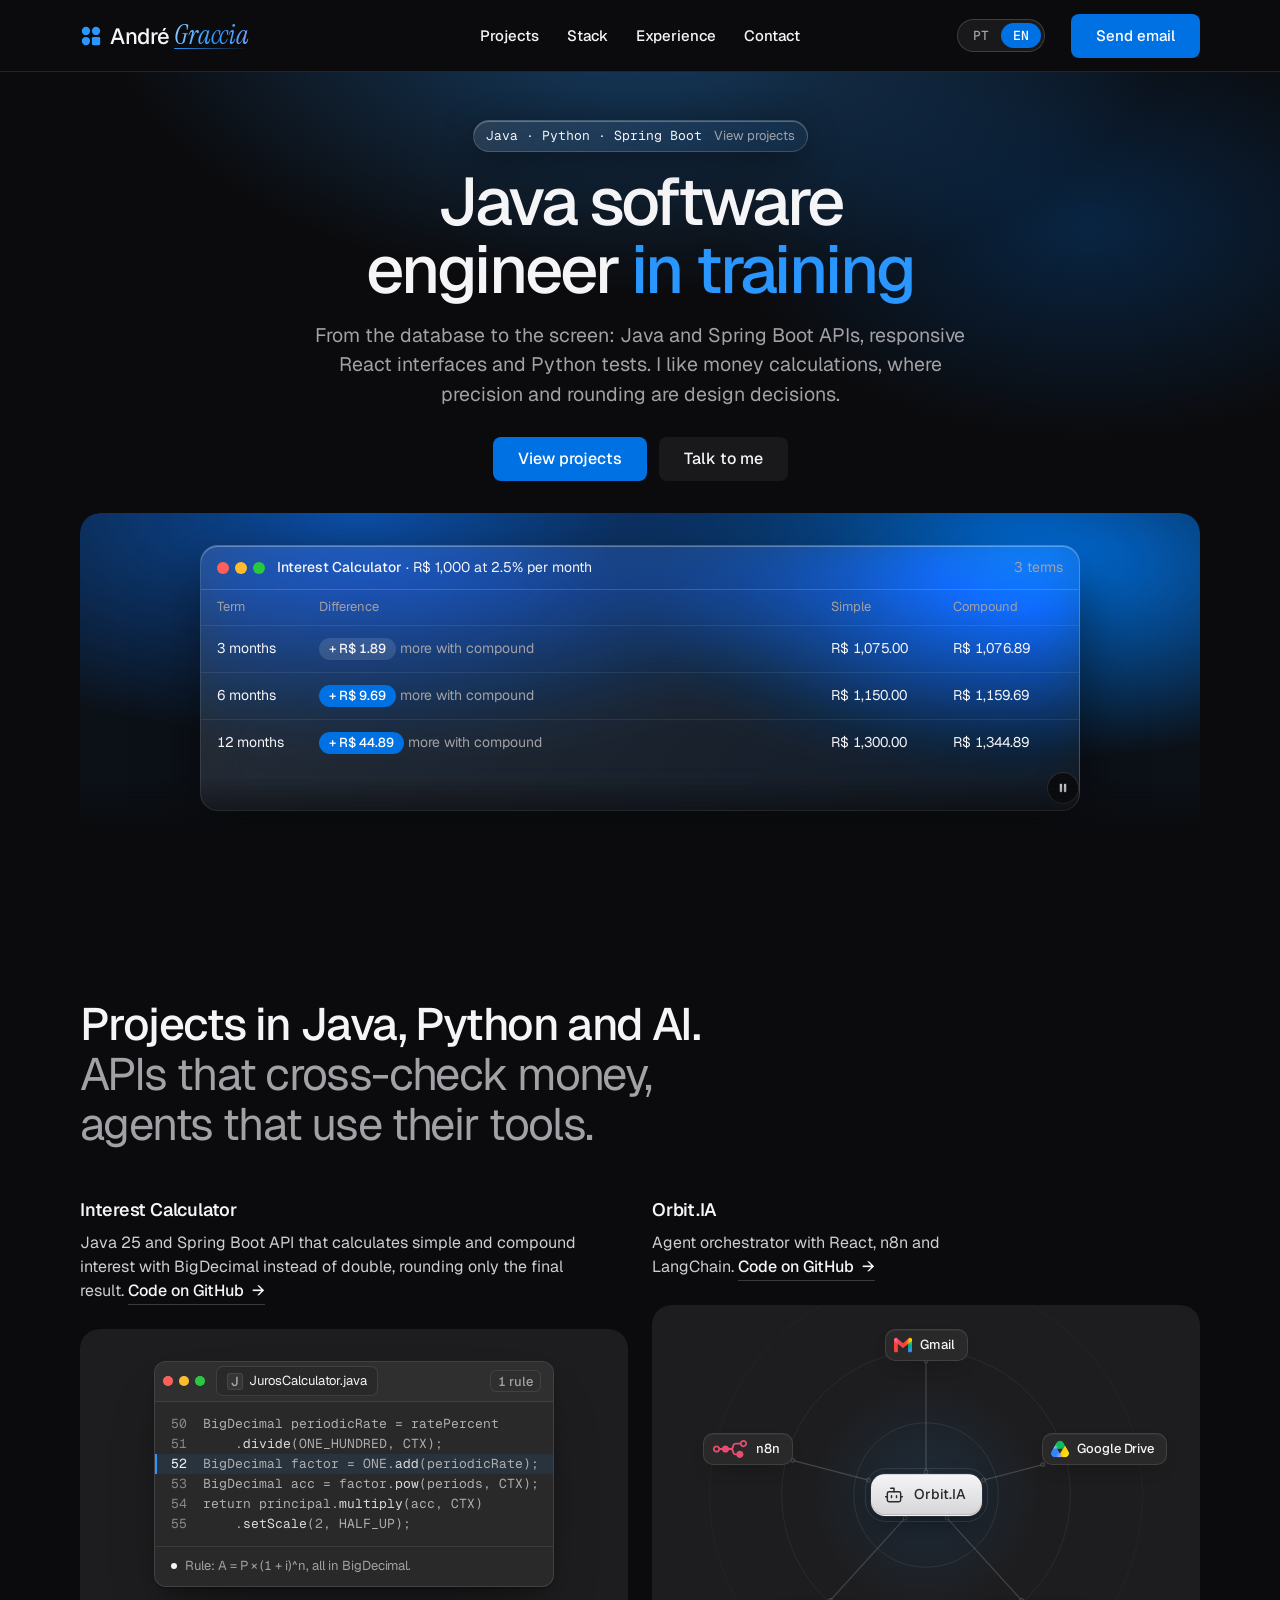
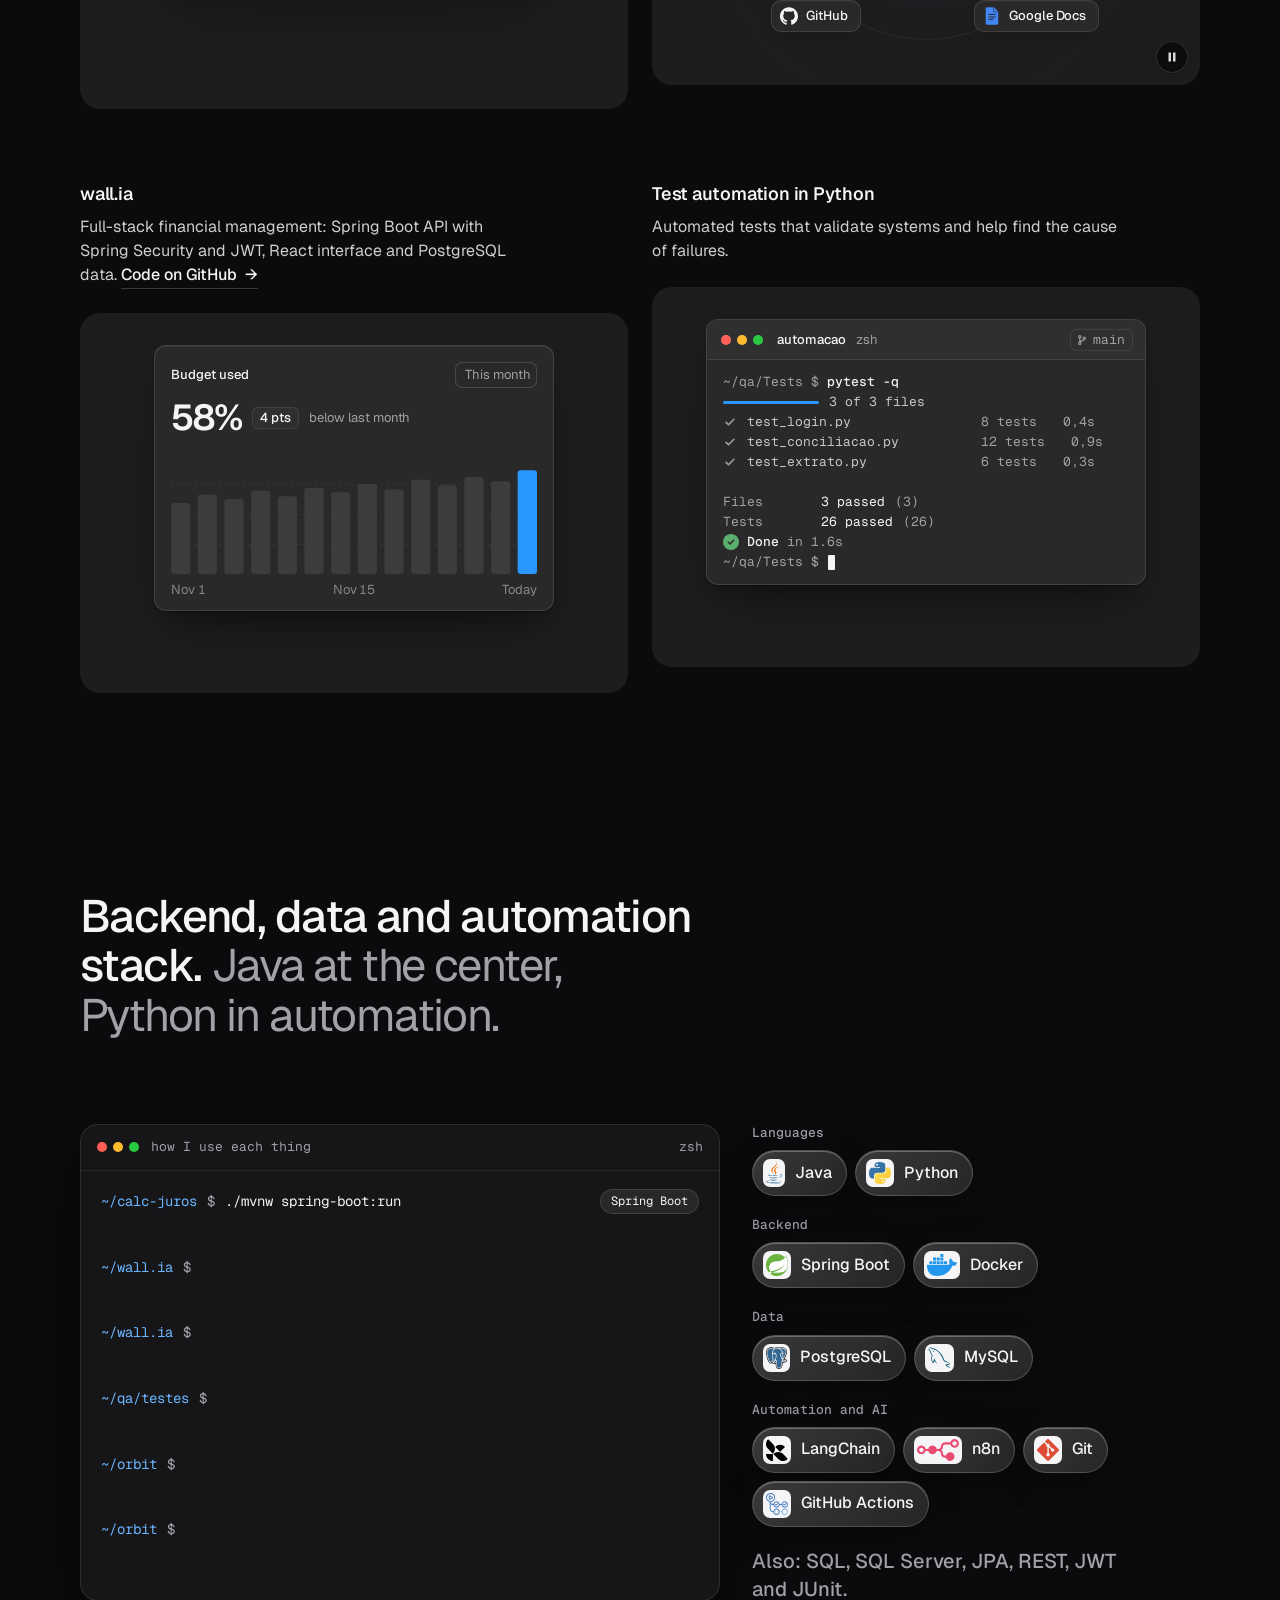
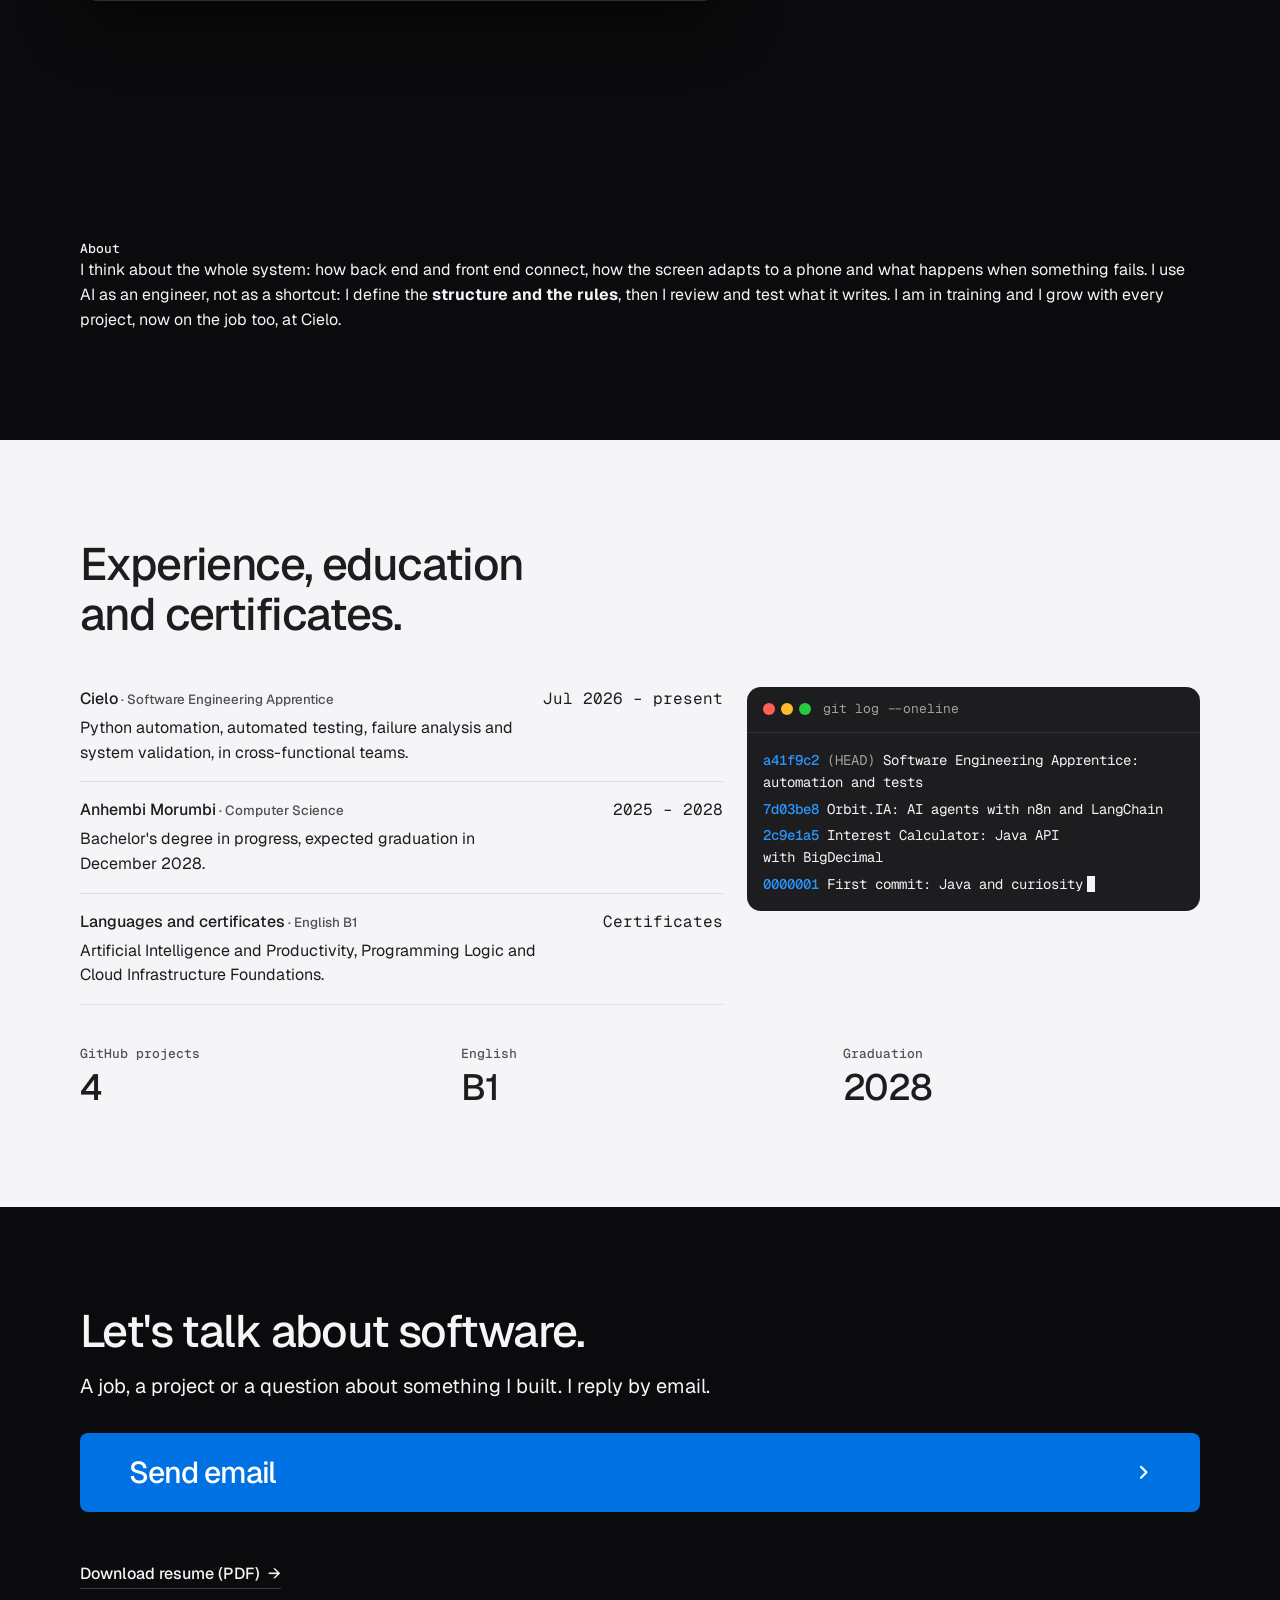
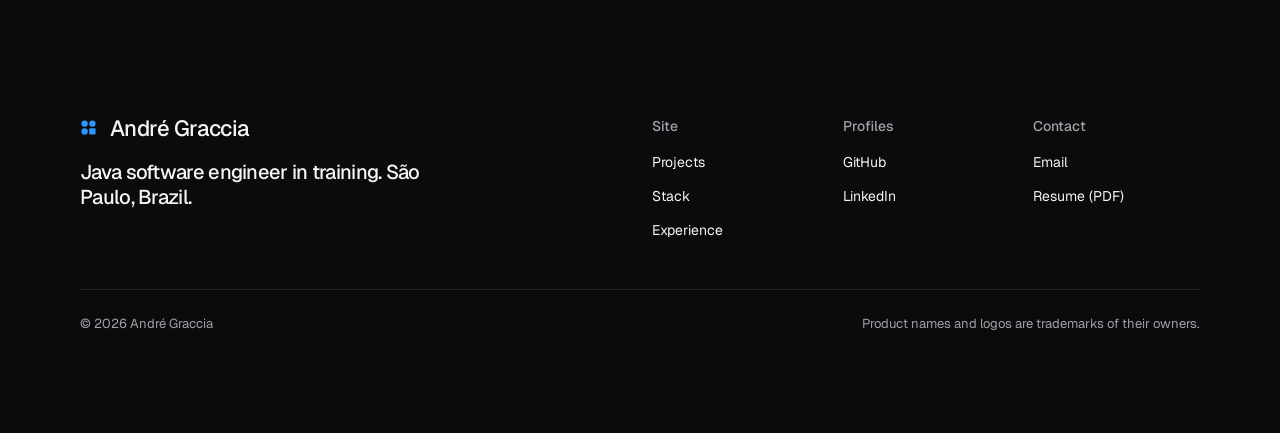
==== commit b85d20eb: "fix(animacoes): temporizadores de segurança contam a partir do load para não cortar o efeito em apar" ====
--- a/index.html
+++ b/index.html
@@ -37,9 +37,9 @@
 </style>
 <link rel="stylesheet" href="assets/bundle-b.css">
 
-<script>document.documentElement.classList.add('m-enter');setTimeout(()=>document.documentElement.classList.add('m-enter-done'),700)</script>
+<script>document.documentElement.classList.add('m-enter');(function(){var h=document.documentElement,d=function(){h.classList.add('m-enter-done')};setTimeout(d,3000);addEventListener('load',function(){setTimeout(d,700)})})()</script>
 <script src="assets/backgrounds/backgrounds.js"></script>
-<script>document.documentElement.classList.add('mo-js');setTimeout(()=>document.documentElement.classList.add('mo-safe'),2500)</script>
+<script>document.documentElement.classList.add('mo-js');(function(){var h=document.documentElement,d=function(){h.classList.add('mo-safe')};setTimeout(d,6000);addEventListener('load',function(){setTimeout(d,2500)})})()</script>
 <link rel="modulepreload" href="assets/moments/moments.js">
 <link rel="modulepreload" href="assets/moments/lib.js">
 <link rel="modulepreload" href="assets/moments/word-highlight/moment.js">
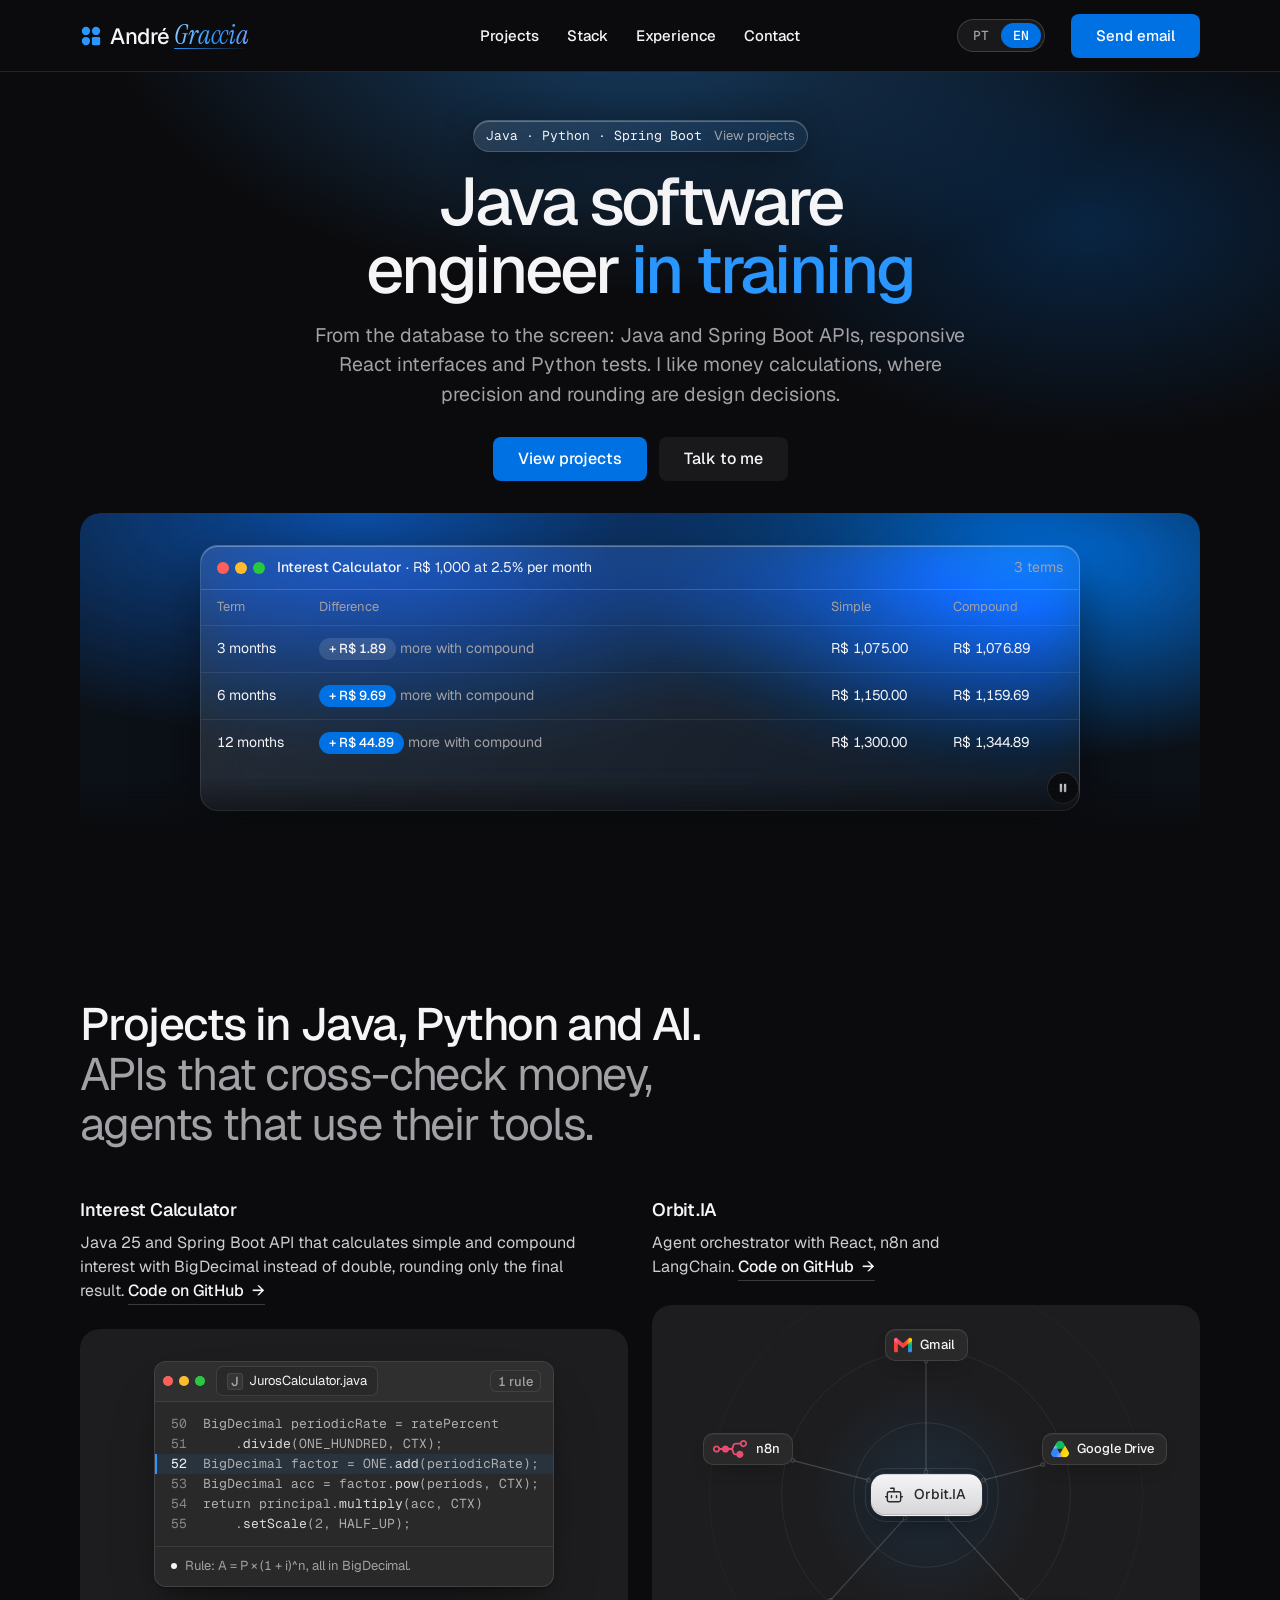
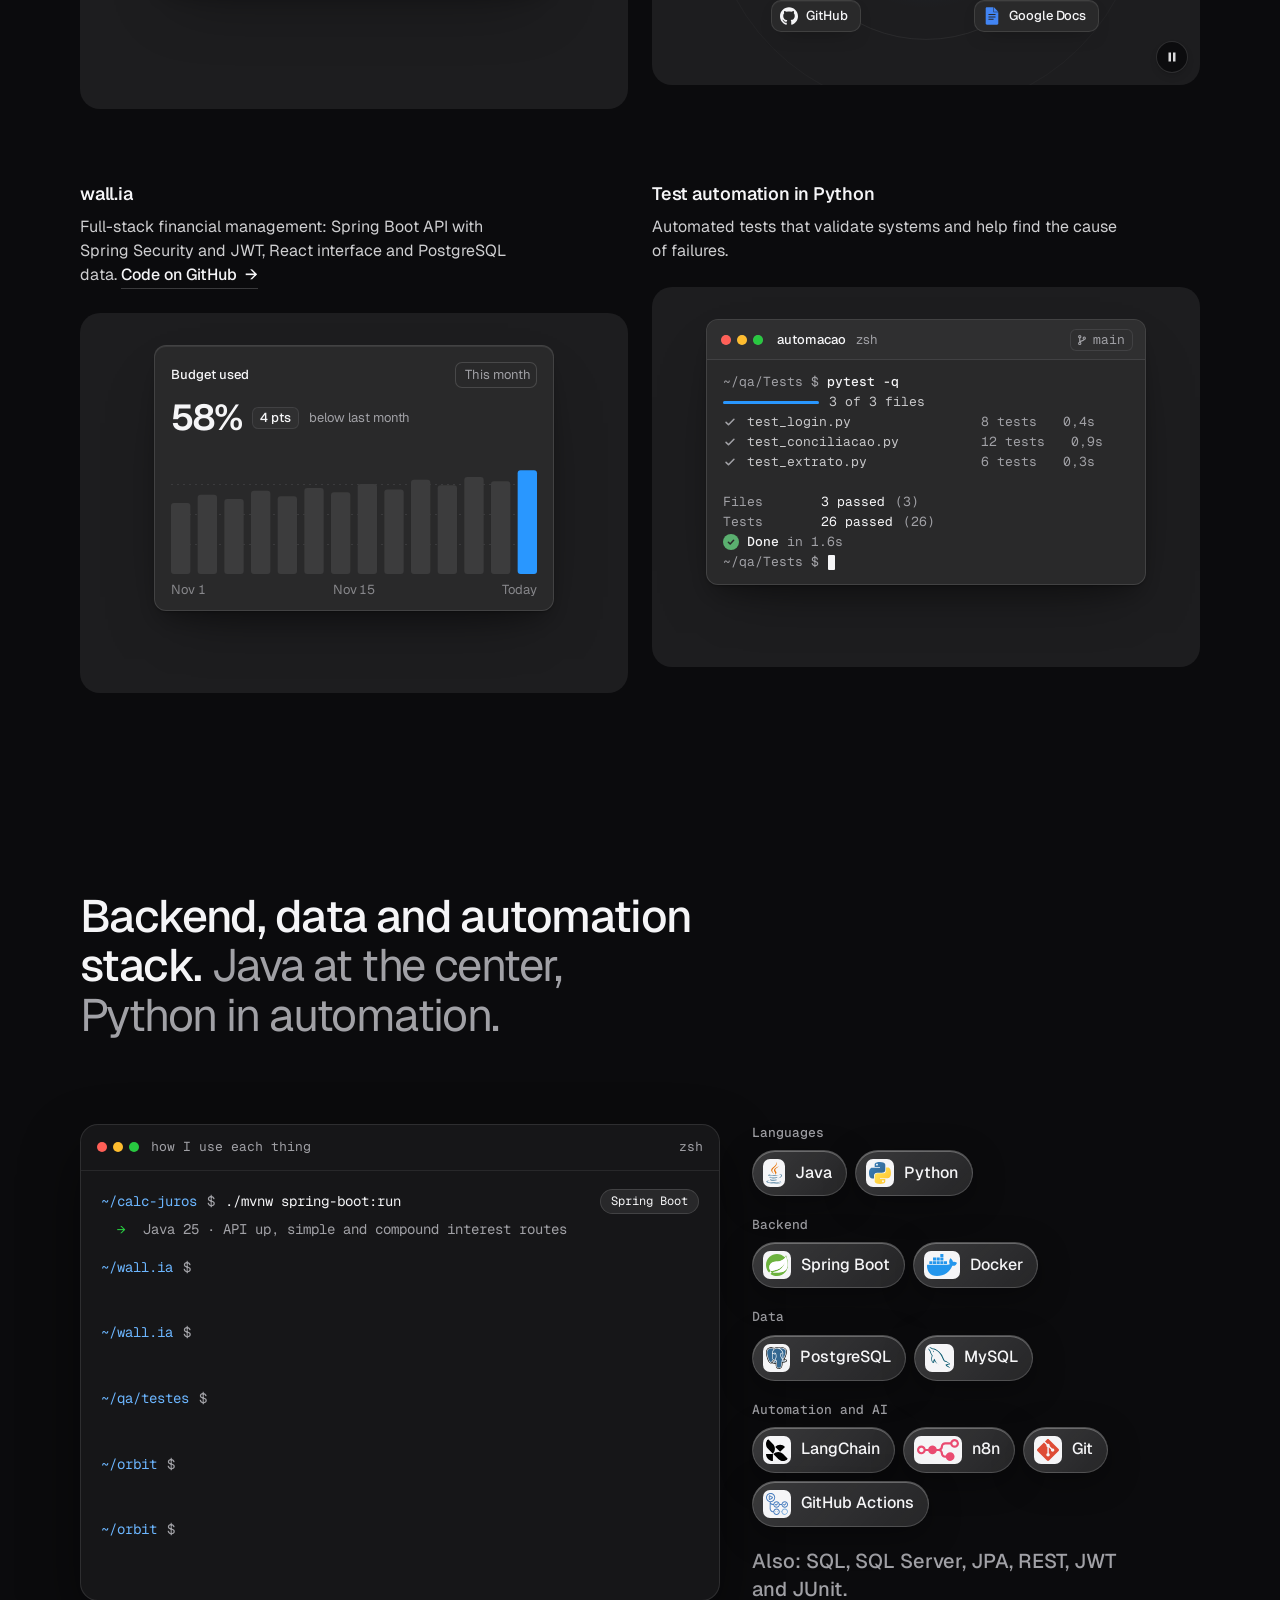
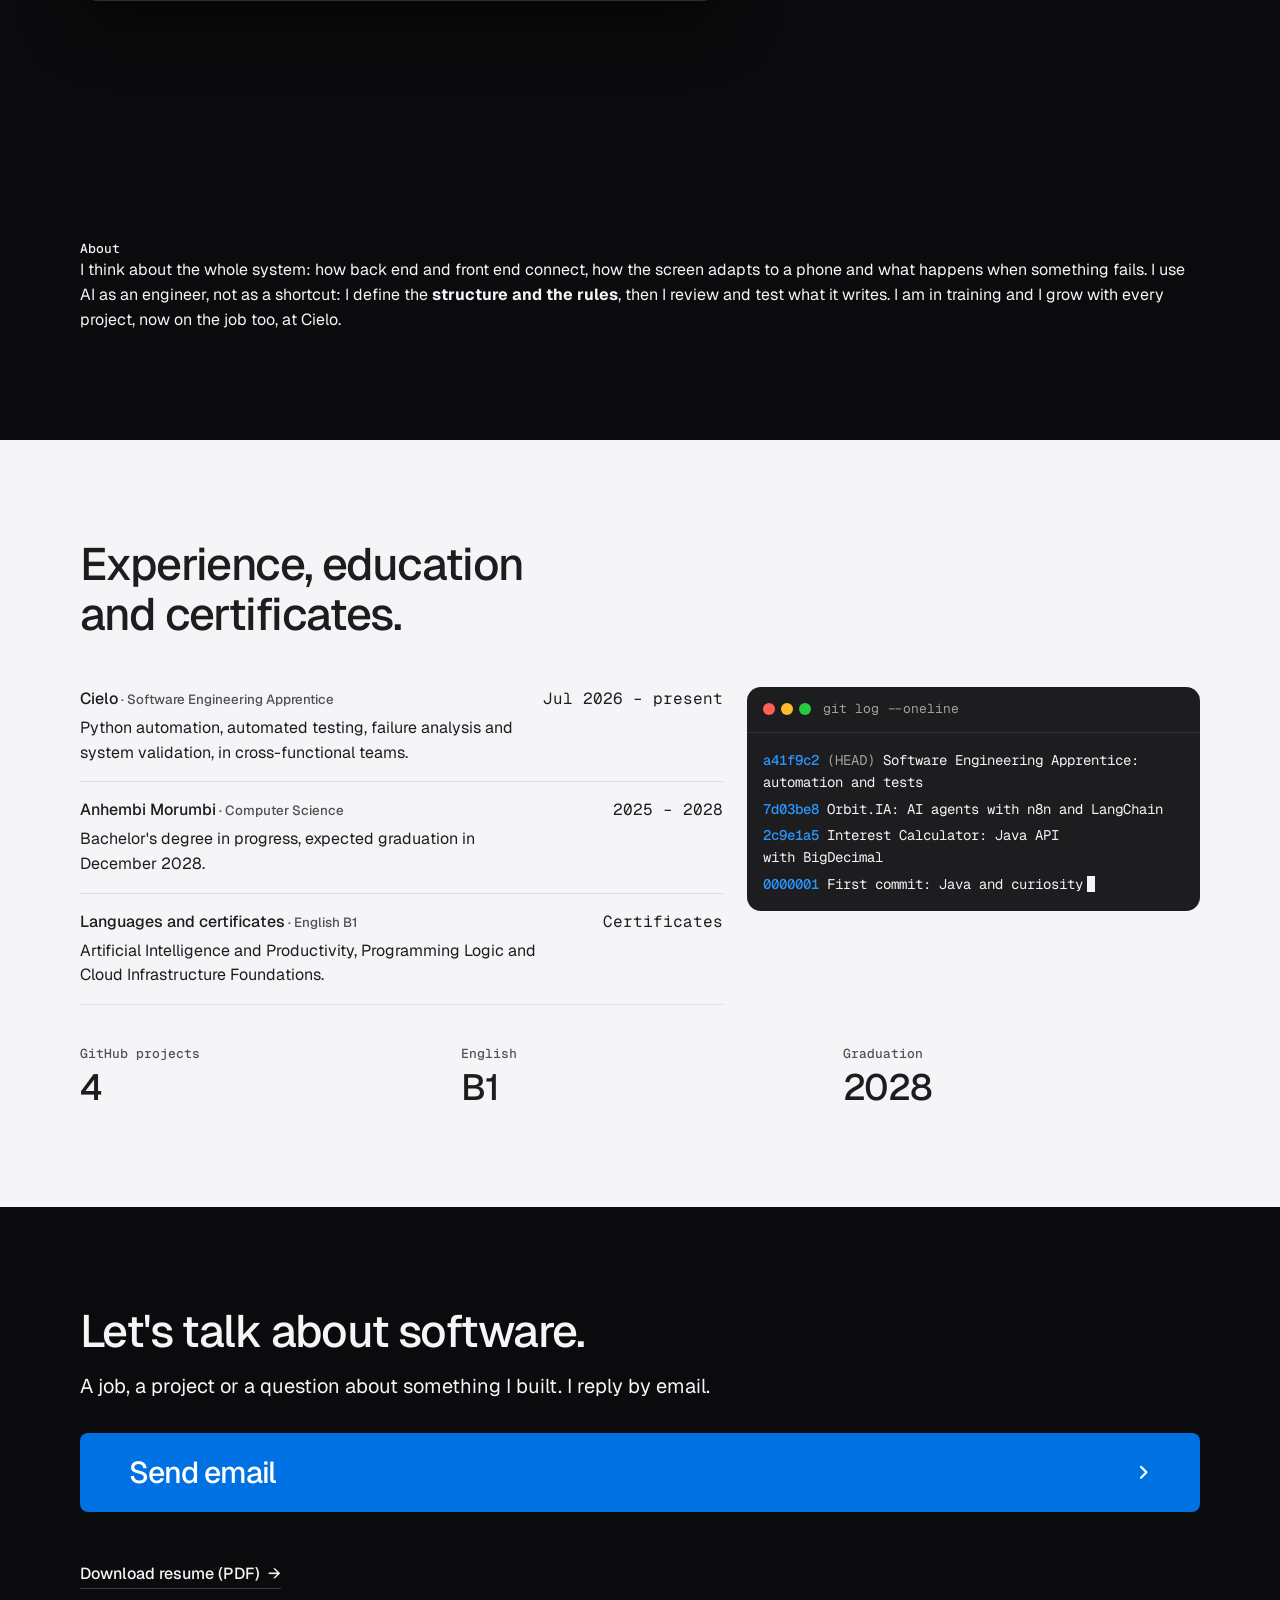
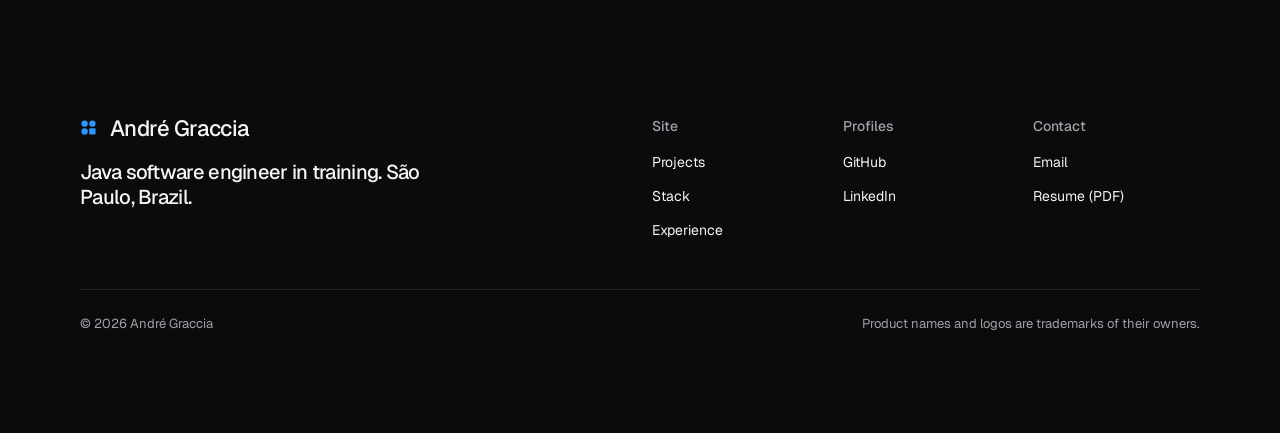
==== commit dd130e64: "seo: canonical, sitemap, robots.txt, descrições e cabeçalhos de segurança Co-Authored-By: Claude Opu" ====
--- a/index.html
+++ b/index.html
@@ -11,6 +11,10 @@
 <meta property="og:type" content="website">
 <meta property="og:title" content="André Graccia: engenheiro de software Java em formação">
 <meta property="og:description" content="APIs em Java e Spring Boot, interfaces em React, testes em Python e agentes de IA.">
+<meta property="og:url" content="https://andre-graccia.vercel.app/">
+<meta property="og:locale" content="pt_BR">
+<meta property="og:site_name" content="André Graccia">
+<link rel="canonical" href="https://andre-graccia.vercel.app/">
 <meta name="twitter:card" content="summary">
 <link rel="icon" href="favicon.svg" type="image/svg+xml">
 <meta name="theme-color" content="#0b0b0d">
@@ -508,11 +512,22 @@
 /* foco de luz que segue o mouse (só com ponteiro fino; só muda a cor, não move nada, então vale também com "menos movimento") */
 if (matchMedia('(hover: hover) and (pointer: fine)').matches) {
   const hero = document.querySelector('.hero');
+  // uma escrita por quadro (rAF); o retângulo do alvo fica em cache até trocar de alvo, rolar ou redimensionar, para não forçar layout a cada movimento
+  let t = null, rect = null, x = 0, y = 0, gx = -1, raf = 0;
+  const frame = () => {
+    raf = 0;
+    if (t) { rect = rect || t.getBoundingClientRect(); t.style.setProperty('--mx', (x - rect.left) + 'px'); t.style.setProperty('--my', (y - rect.top) + 'px'); }
+    const g = Math.round(x / innerWidth * 200) / 2;
+    if (hero && g !== gx) { gx = g; hero.style.setProperty('--gx', g + '%'); }
+  };
   document.addEventListener('pointermove', e => {
-    const t = e.target.closest && e.target.closest('.cw, .gl, .chips li, .pill, .panel');
-    if (t) { const r = t.getBoundingClientRect(); t.style.setProperty('--mx', (e.clientX - r.left) + 'px'); t.style.setProperty('--my', (e.clientY - r.top) + 'px'); }
-    if (hero) hero.style.setProperty('--gx', (e.clientX / innerWidth * 100) + '%');
+    const n = e.target.closest ? e.target.closest('.cw, .gl, .chips li, .pill, .panel') : null;
+    if (n !== t) { t = n; rect = null; }
+    x = e.clientX; y = e.clientY;
+    if (!raf) raf = requestAnimationFrame(frame);
   }, { passive: true });
+  const drop = () => { rect = null; };
+  addEventListener('scroll', drop, { passive: true }); addEventListener('resize', drop);
 }
 </script>
 <script>
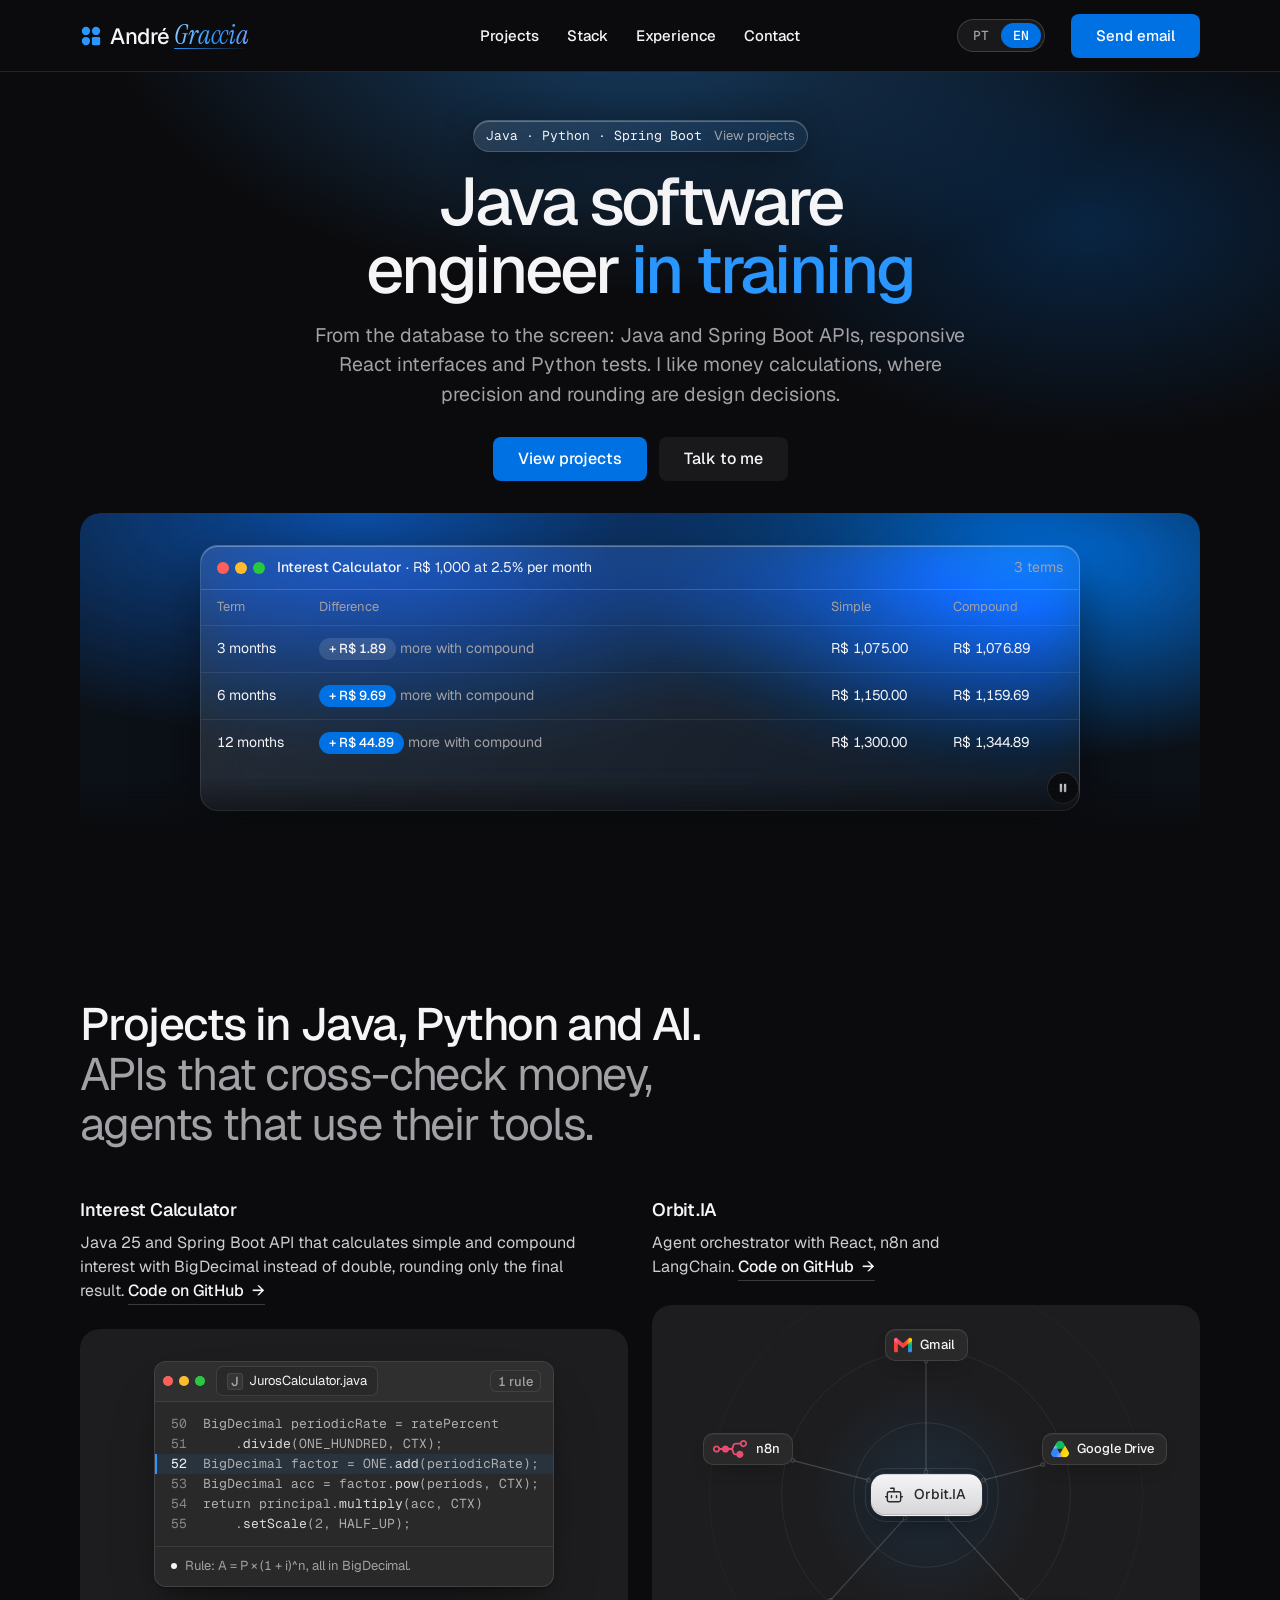
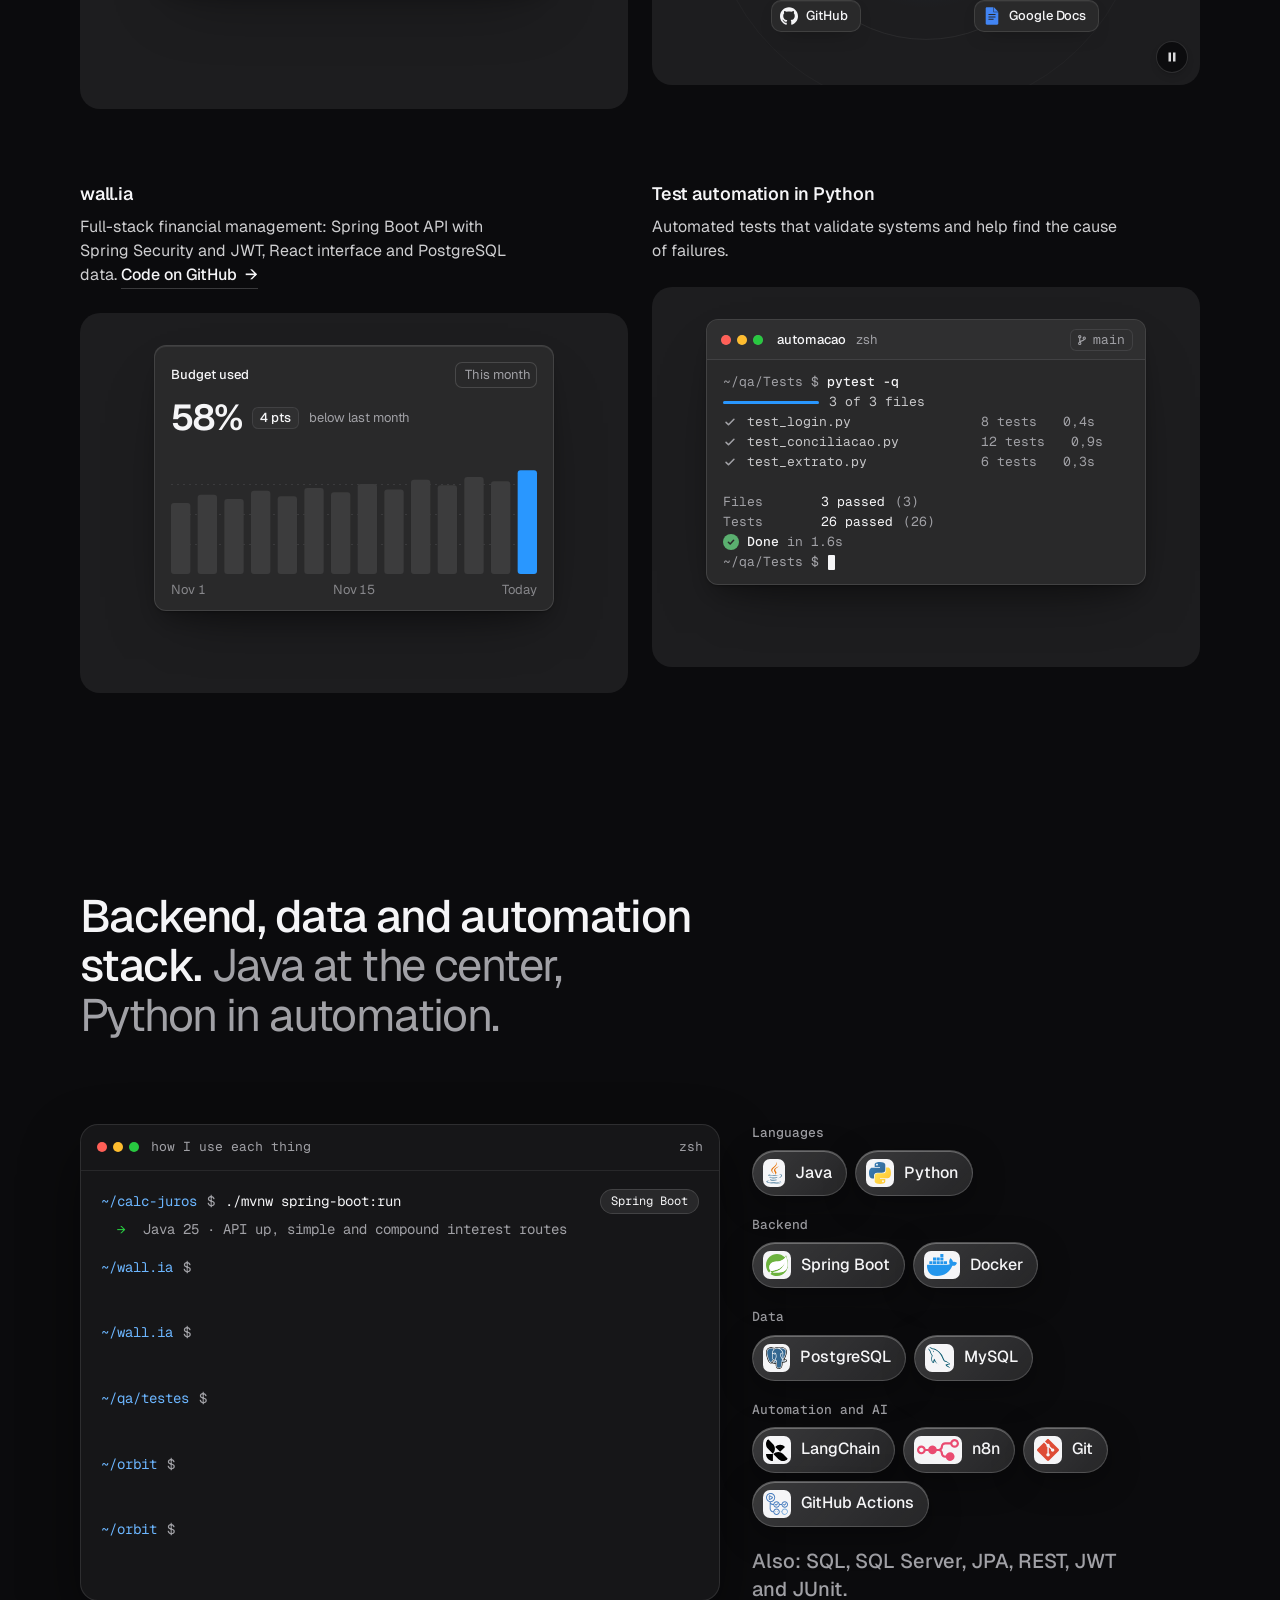
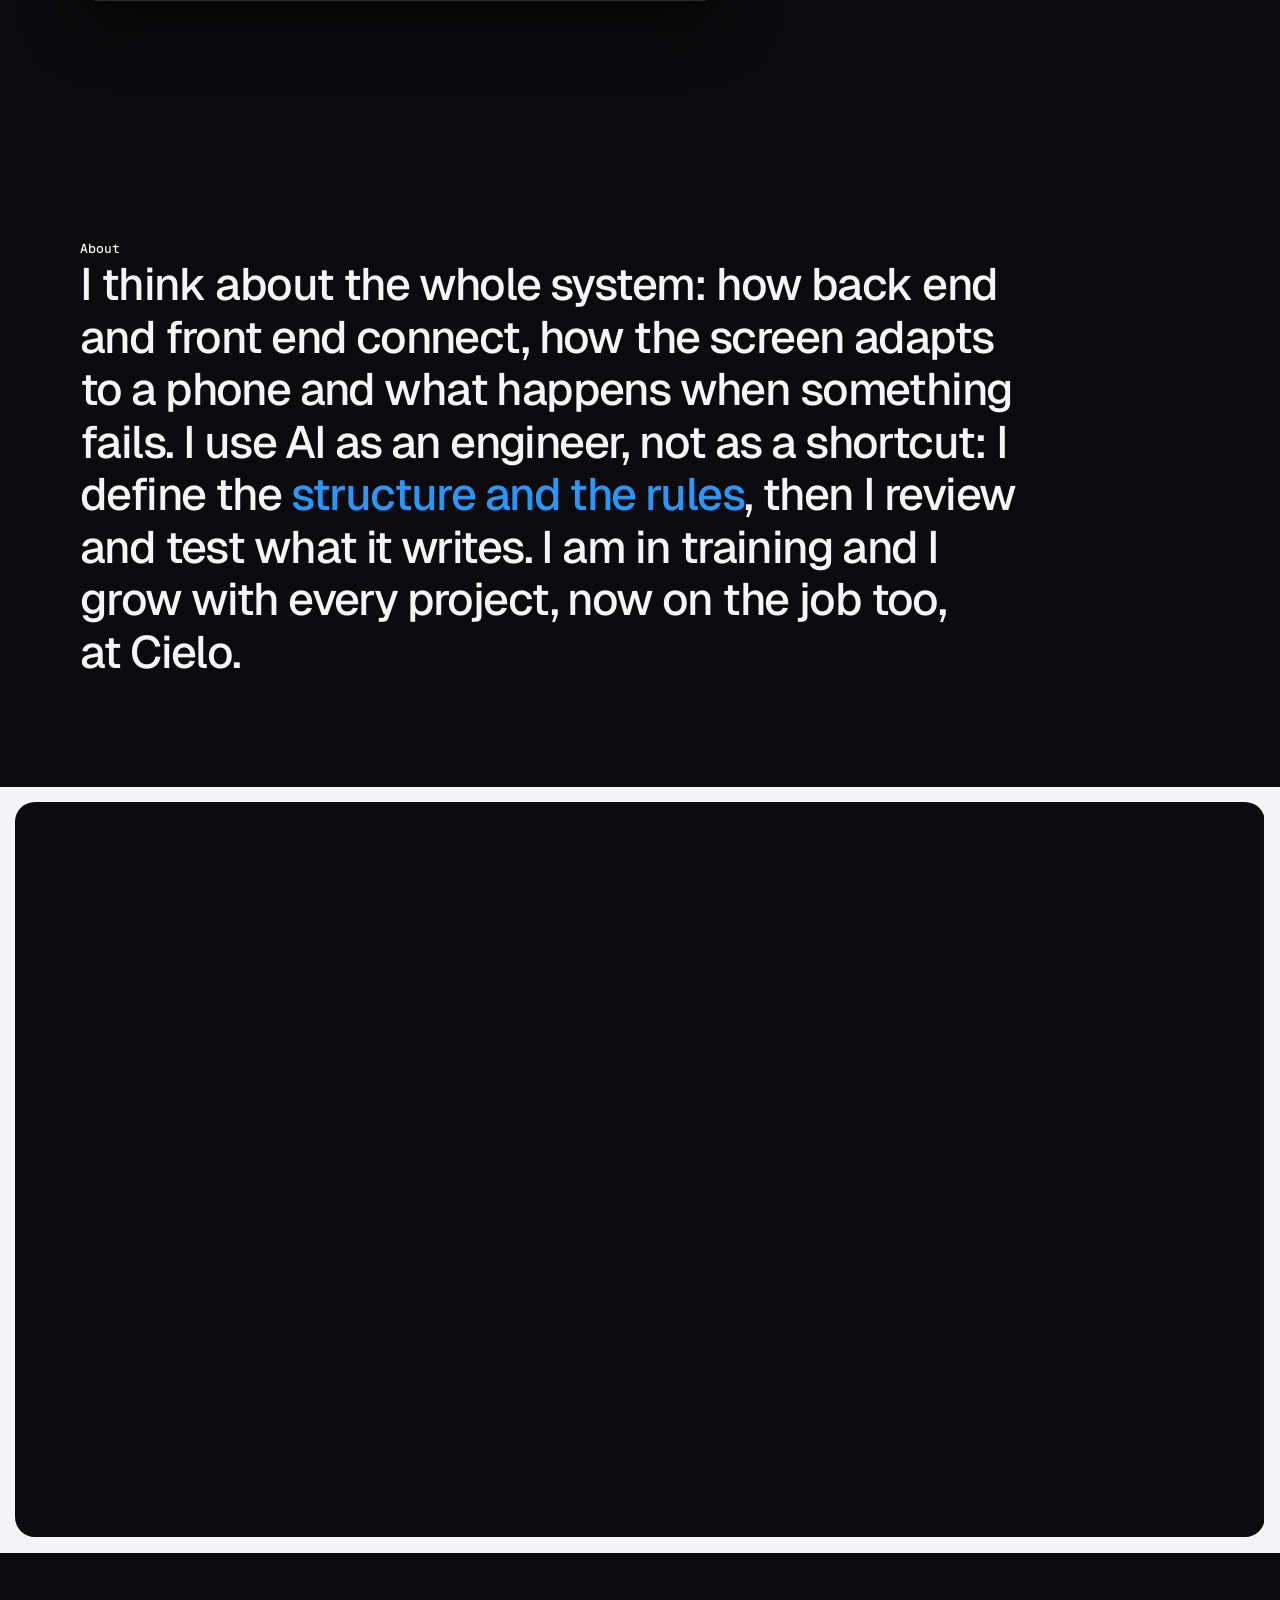
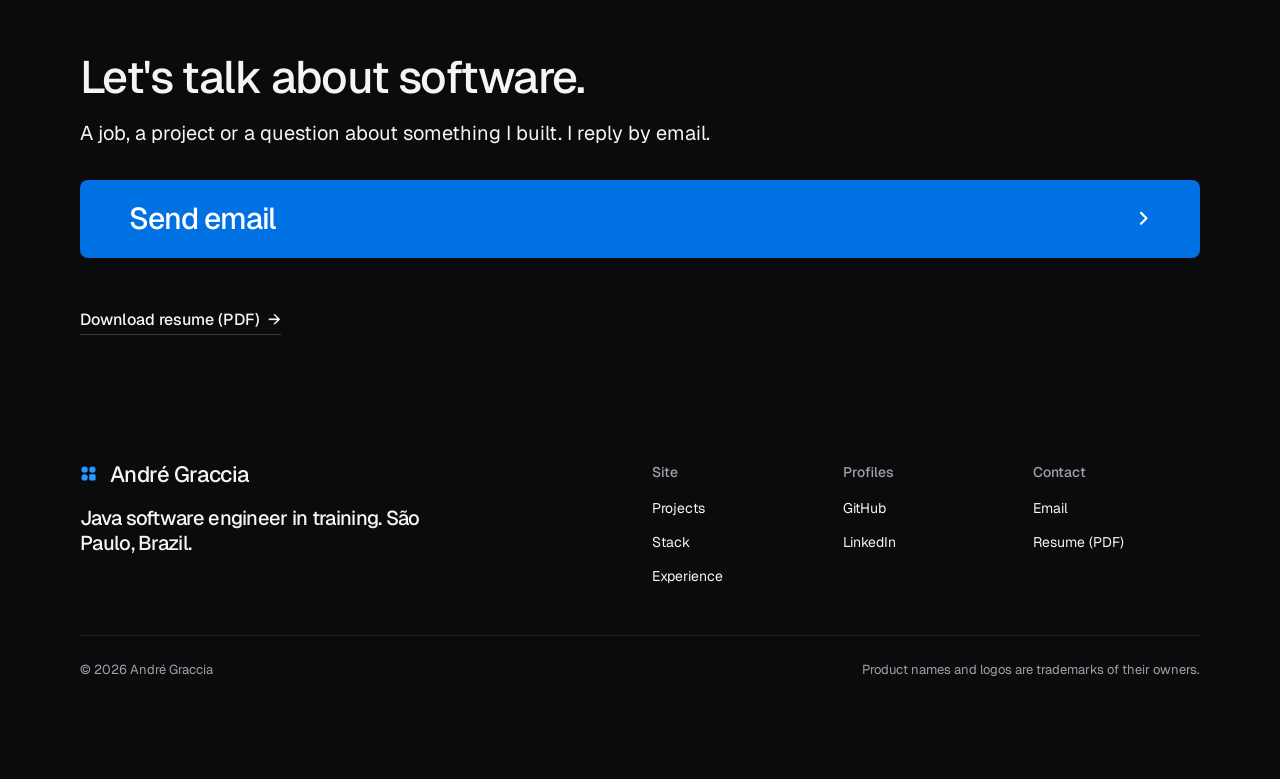
==== commit 1b010500: "fix(rolagem): animações ao rolar em todos os navegadores e menos trabalho por quadro - Firefox e Saf" ====
--- a/index.html
+++ b/index.html
@@ -116,6 +116,10 @@
     #experiencia .section-head, #experiencia .rows li, #experiencia .gl, #contato .closing__links { animation: sp-row linear both; animation-timeline: view(); animation-range: entry 0% entry 60%; }
   }
 }
+/* o mesmo efeito onde o navegador não tem animation-timeline (Firefox, Safari antes do 26): o script no fim da página
+   marca os blocos que ainda estão abaixo da tela com .sp-io e eles entram uma vez quando aparecem (sem script, tudo visível) */
+.sp-io { opacity: 0; transform: translateY(24px); transition: opacity .6s cubic-bezier(.2,.8,.2,1), transform .6s cubic-bezier(.2,.8,.2,1); }
+.sp-io.is-in { opacity: 1; transform: none; }
 /* bolinhas estilo macOS em todas as janelas */
 .cw__dots i, .ui-dots i { width: 12px; height: 12px; border-radius: 50%; }
 .cw__dots i:nth-child(1), .ui-dots i:nth-child(1) { background: #ff5f57; }
@@ -564,6 +568,24 @@
   document.querySelectorAll('.ui-term').forEach(t => t.addEventListener('click', () => t.__ui && t.__ui.restart && t.__ui.restart()));
 })();
 </script>
+<script>
+/* animações ao rolar sem animation-timeline (Firefox, Safari antes do 26): a barra de progresso acompanha a rolagem e os
+   mesmos blocos das animações CSS entram uma vez quando aparecem na tela. Onde o navegador suporta, o CSS faz tudo e isto não roda */
+(() => {
+  if ((window.CSS && CSS.supports && CSS.supports('animation-timeline: view()')) || !('IntersectionObserver' in window)) return;
+  const bar = document.querySelector('.scroll-progress');
+  if (bar) {
+    let raf = 0;
+    const set = () => { raf = 0; const max = document.documentElement.scrollHeight - innerHeight; bar.style.transform = 'scaleX(' + (max > 0 ? Math.min(1, scrollY / max) : 0) + ')'; };
+    addEventListener('scroll', () => { if (!raf) raf = requestAnimationFrame(set); }, { passive: true });
+    addEventListener('resize', set); set();
+  }
+  if (matchMedia('(prefers-reduced-motion: reduce)').matches) return;
+  const io = new IntersectionObserver(es => es.forEach(e => { if (e.isIntersecting) { e.target.classList.add('is-in'); io.unobserve(e.target); } }), { rootMargin: '0px 0px -8% 0px' });
+  document.querySelectorAll('#projetos .section-head, #stack .section-head, #projetos .card, #stack .panel, .chips li, .stk, #experiencia .section-head, #experiencia .rows li, #experiencia .gl, #contato .closing__cta, #contato .closing__links')
+    .forEach(el => { if (el.getBoundingClientRect().top > innerHeight) { el.classList.add('sp-io'); io.observe(el); } });   // só o que ainda não apareceu: nada some da tela
+})();
+</script>
 <script type="module" src="assets/system.js"></script>
 <script type="module" src="assets/motion/motion.js"></script>
 <script type="module" src="assets/layout/layout.js"></script>
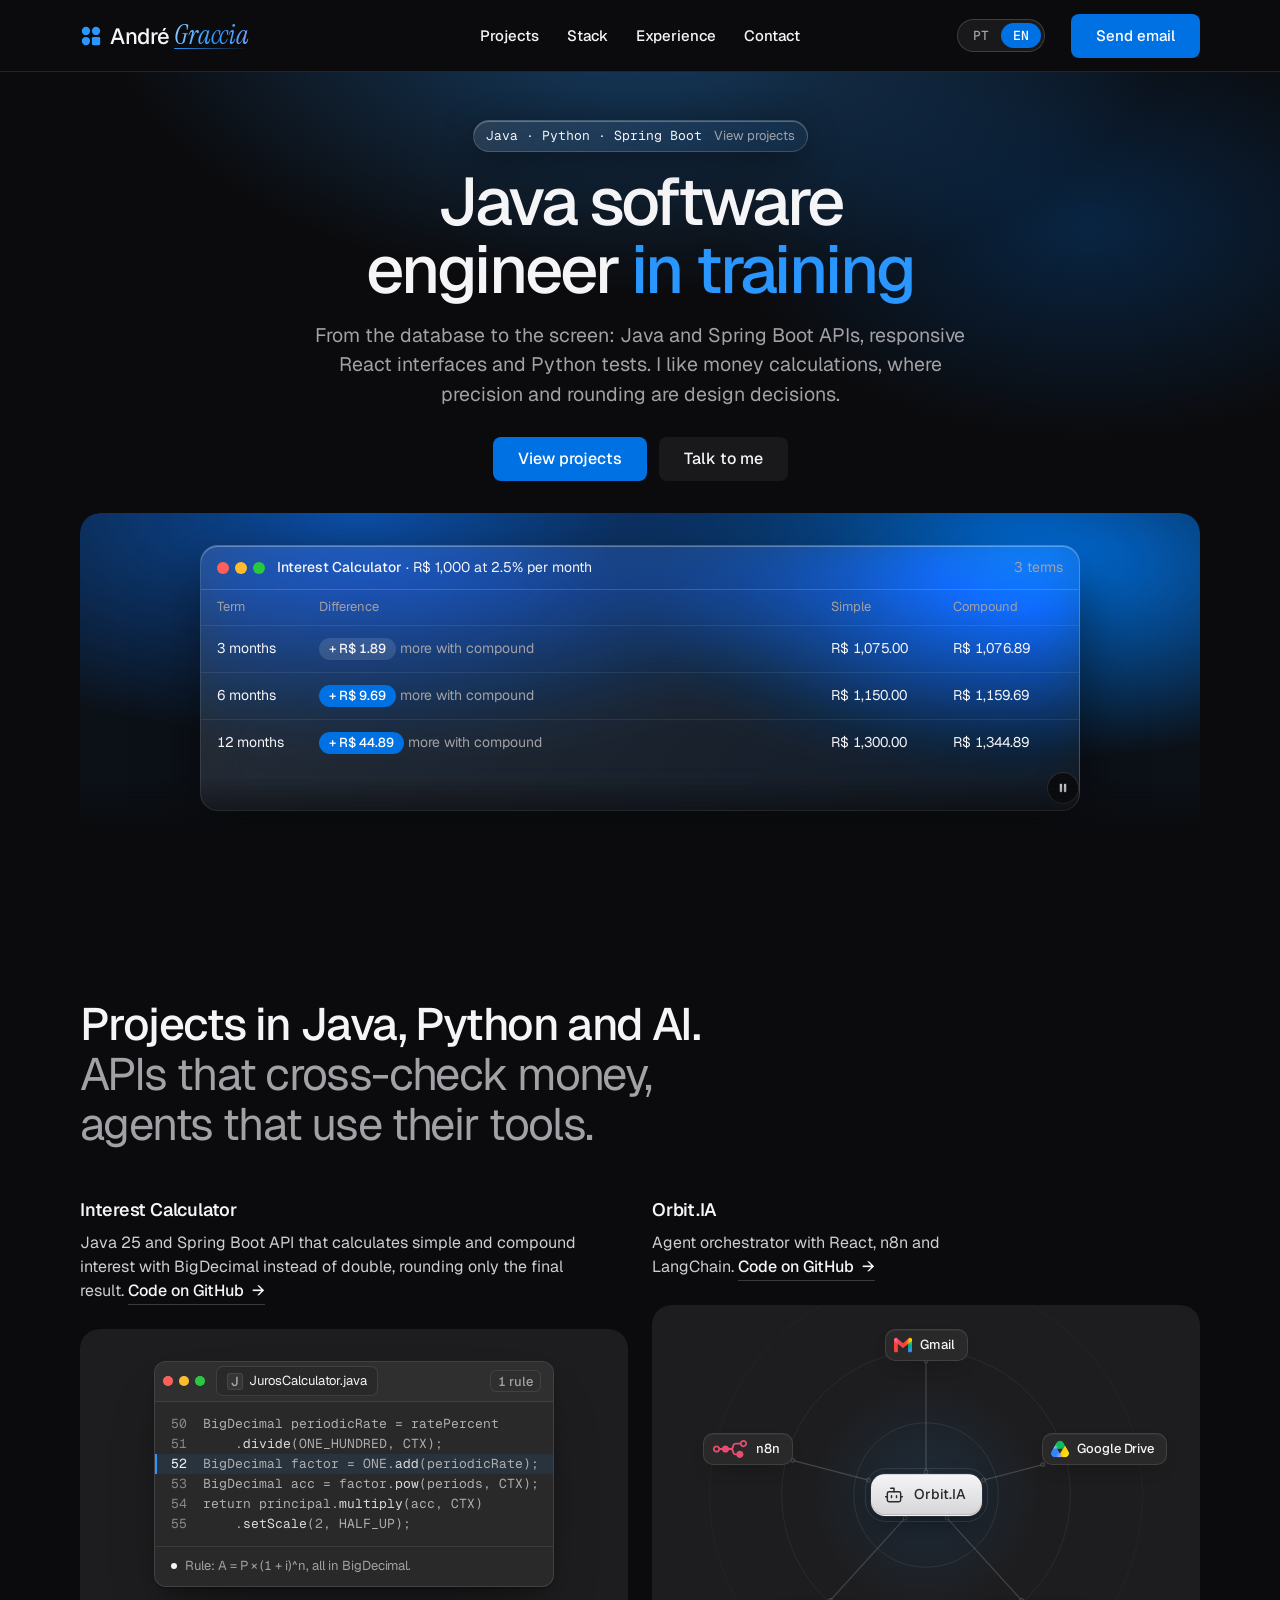
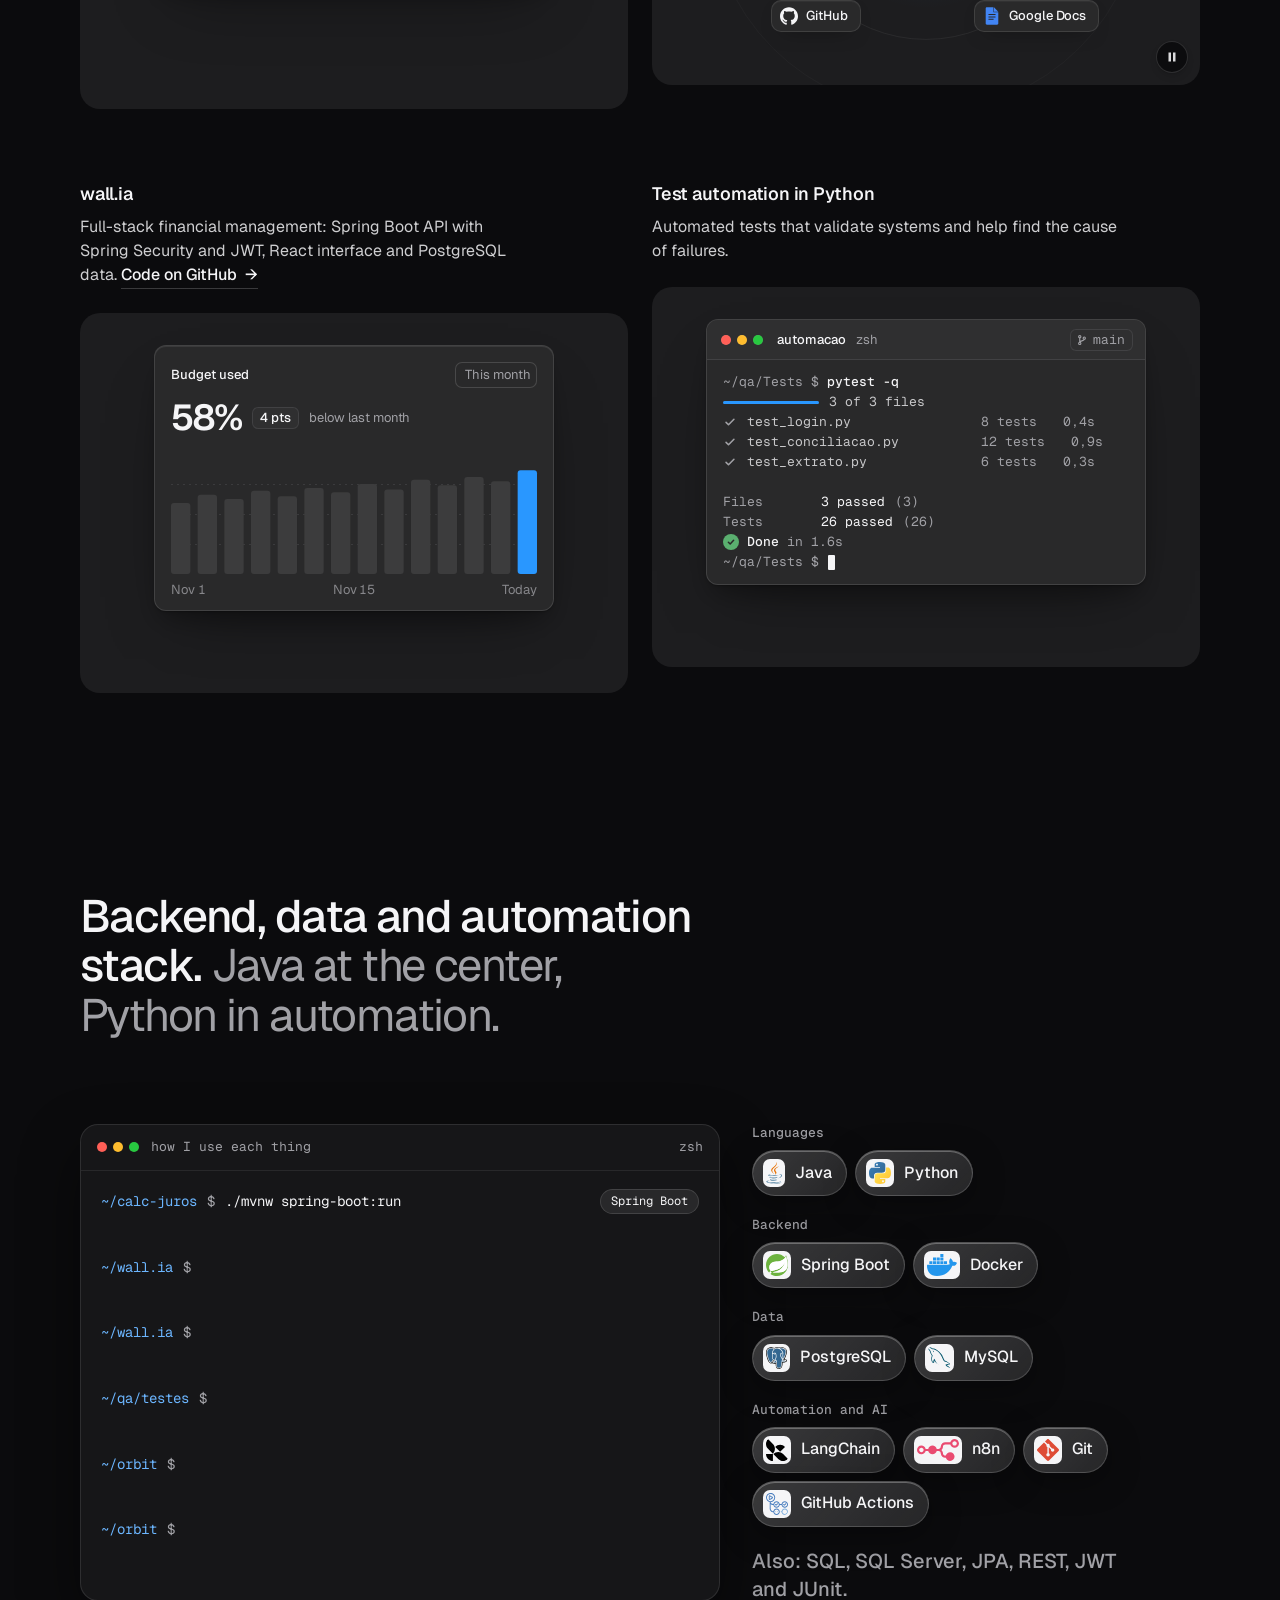
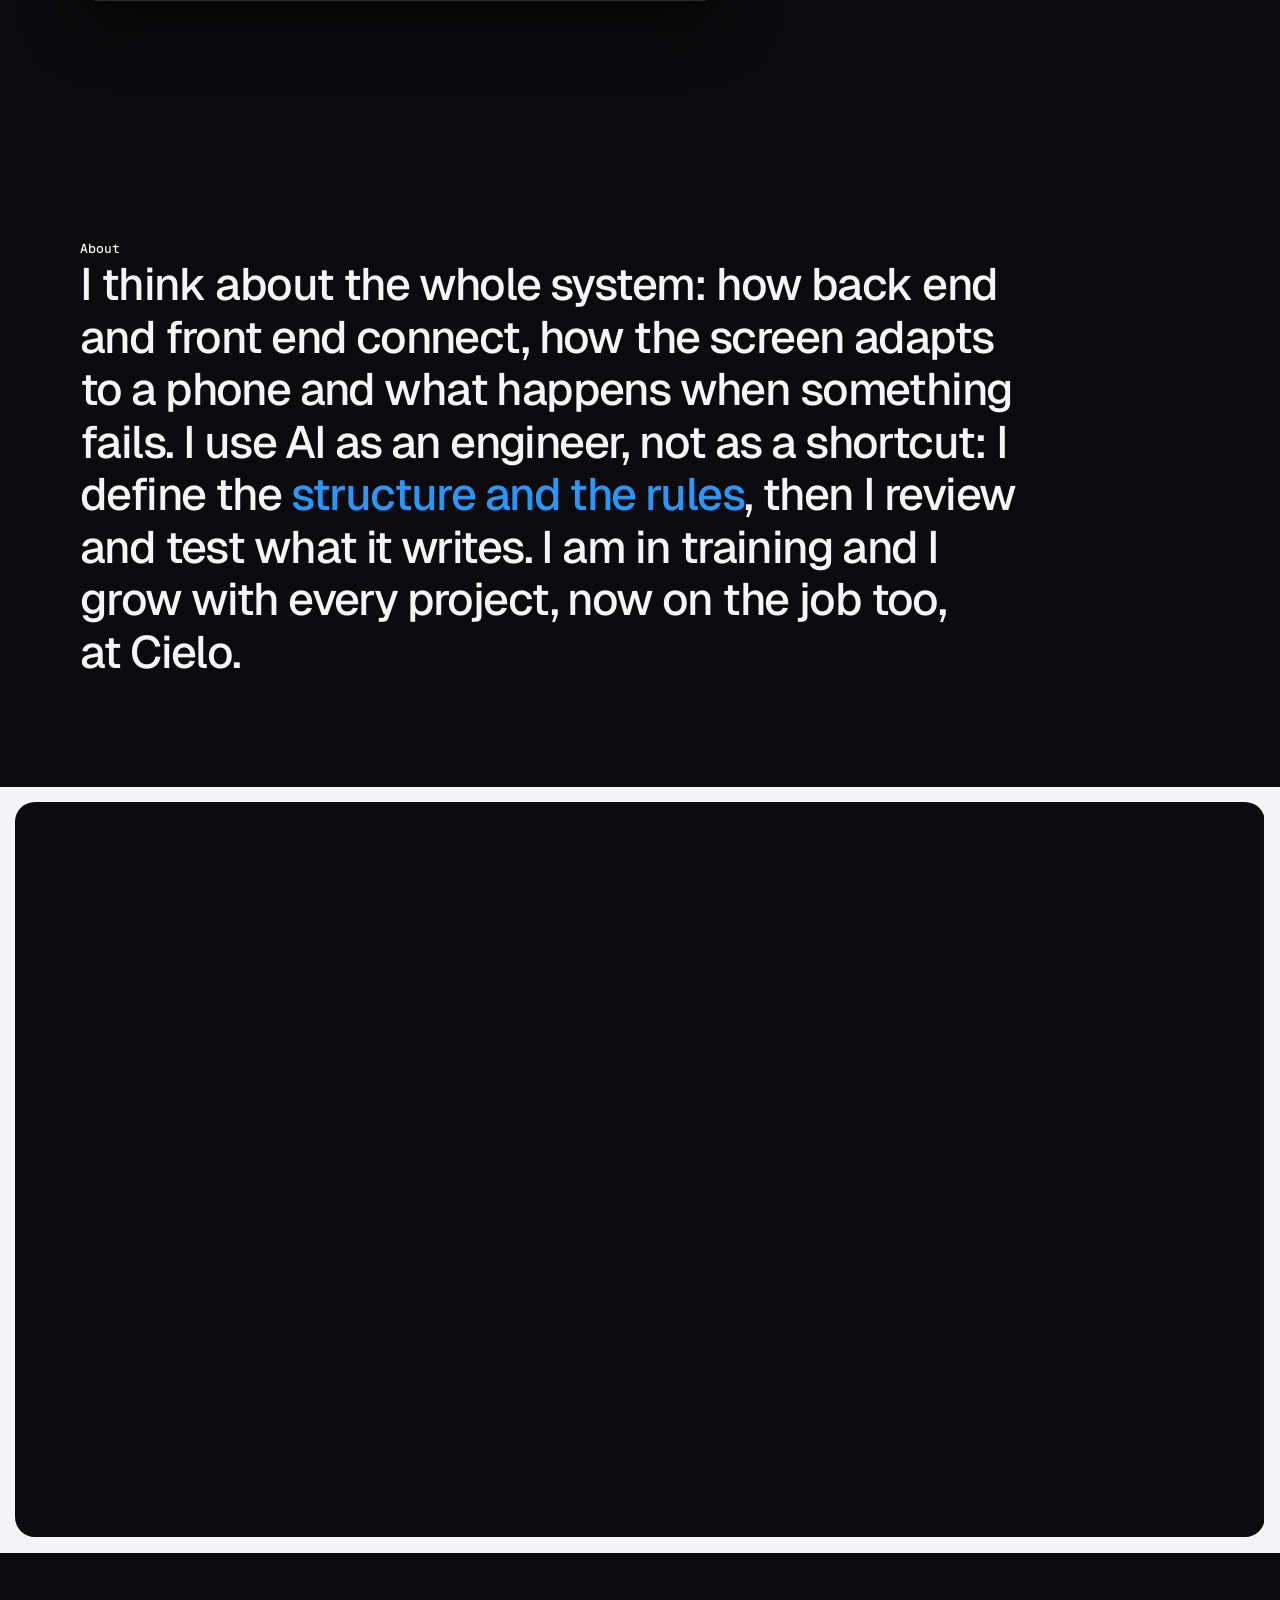
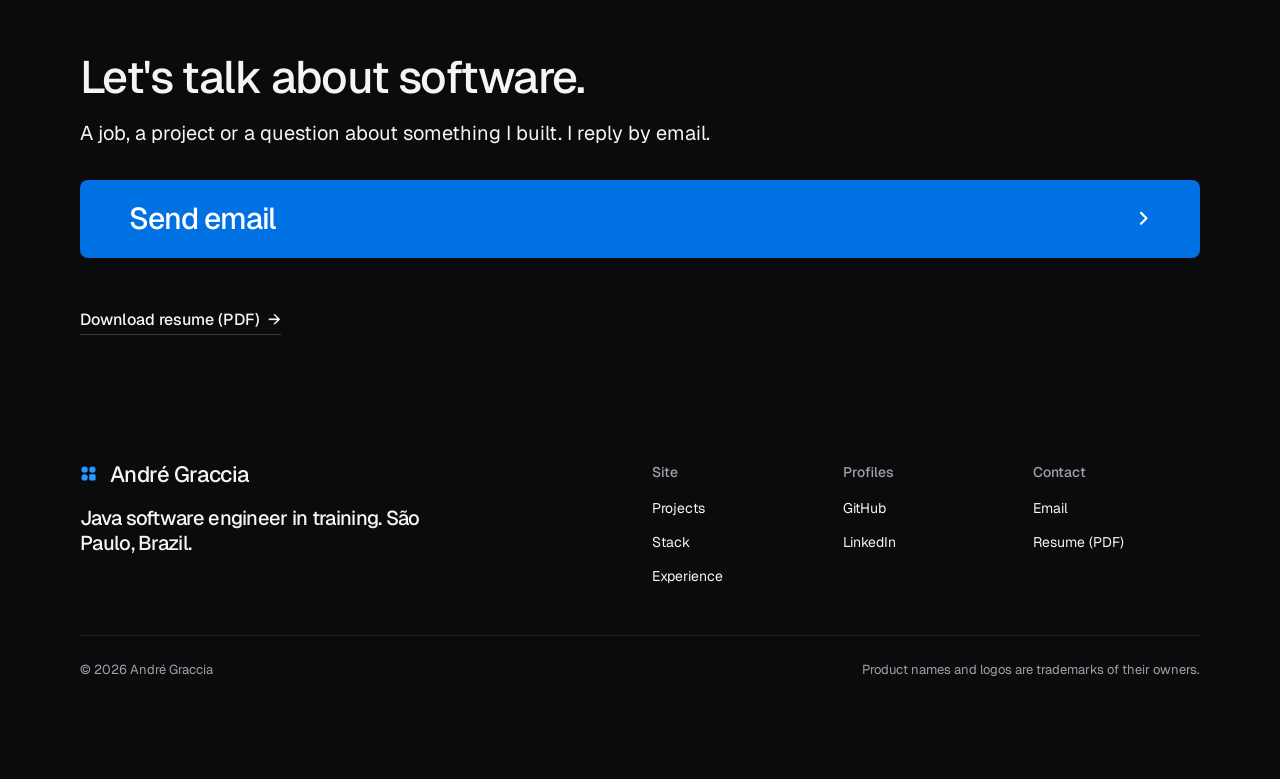
==== commit b99187b8: "Reapply "seo: dados estruturados Person com GitHub e LinkedIn (sameAs)" This reverts commit 90478389" ====
--- a/index.html
+++ b/index.html
@@ -15,6 +15,9 @@
 <meta property="og:locale" content="pt_BR">
 <meta property="og:site_name" content="André Graccia">
 <link rel="canonical" href="https://andre-graccia.vercel.app/">
+<script type="application/ld+json">
+{"@context":"https://schema.org","@type":"Person","name":"André Graccia","url":"https://andre-graccia.vercel.app/","jobTitle":"Engenheiro de software Java em formação","sameAs":["https://github.com/AndreGraccia","https://www.linkedin.com/in/andregraccia/"]}
+</script>
 <meta name="twitter:card" content="summary">
 <link rel="icon" href="favicon.svg" type="image/svg+xml">
 <meta name="theme-color" content="#0b0b0d">
